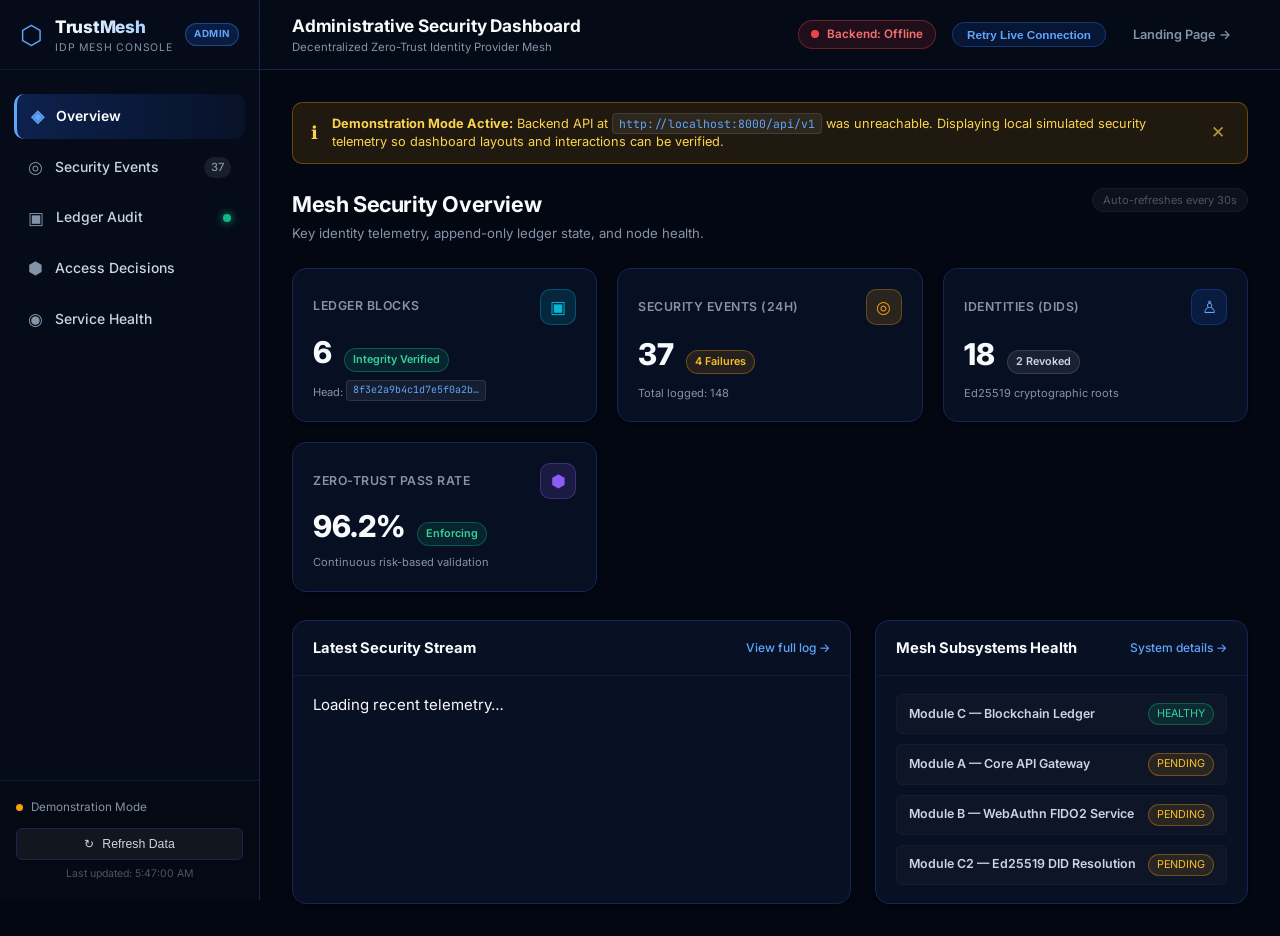
==== frontend/dashboard/index.html @ 5ddcec7b "admin security dashboard" ====
<!doctype html>
<html lang="en">
<head>
  <meta charset="utf-8">
  <meta name="viewport" content="width=device-width, initial-scale=1">
  <meta name="description" content="TrustMesh Administrative Security Dashboard — Zero-Trust IdP Mesh monitoring, ledger audit, and access analytics.">
  <title>TrustMesh — Admin Security Dashboard</title>

  <!-- Typography: Inter for clean UI, JetBrains Mono for hashes and cryptographic identifiers -->
  <link rel="preconnect" href="https://fonts.googleapis.com">
  <link rel="preconnect" href="https://fonts.gstatic.com" crossorigin>
  <link
    href="https://fonts.googleapis.com/css2?family=Inter:wght@400;500;600;700;800&family=JetBrains+Mono:wght@400;500;600&display=swap"
    rel="stylesheet"
  >

  <link rel="stylesheet" href="style.css">
</head>

<body>

<!-- Skip Navigation for accessibility -->
<a class="skip-link" href="#main-content">Skip to main content</a>

<!-- Main Layout Wrapper -->
<div class="app-layout">

  <!-- ═══════════════════════════════════════════════════════════
       SIDEBAR NAVIGATION
  ════════════════════════════════════════════════════════════════ -->
  <aside class="sidebar" id="sidebar" aria-label="Administrative navigation">
    <div class="sidebar-header">
      <div class="brand-badge">
        <span class="brand-icon" aria-hidden="true">⬡</span>
        <div class="brand-text">
          <span class="brand-name">TrustMesh</span>
          <span class="brand-sub">IdP Mesh Console</span>
        </div>
      </div>
      <span class="role-pill" id="admin-role-badge">Admin</span>
    </div>

    <nav class="nav-container" aria-label="Dashboard sections">
      <ul class="nav-list" role="list">
        <li class="nav-item">
          <a href="#overview" class="nav-link active" id="nav-overview" aria-current="page">
            <span class="nav-icon" aria-hidden="true">◈</span>
            <span class="nav-label">Overview</span>
          </a>
        </li>
        <li class="nav-item">
          <a href="#events" class="nav-link" id="nav-events">
            <span class="nav-icon" aria-hidden="true">◎</span>
            <span class="nav-label">Security Events</span>
            <span class="nav-counter" id="nav-events-counter" aria-label="recent events count">--</span>
          </a>
        </li>
        <li class="nav-item">
          <a href="#ledger" class="nav-link" id="nav-ledger">
            <span class="nav-icon" aria-hidden="true">▣</span>
            <span class="nav-label">Ledger Audit</span>
            <span class="integrity-indicator intact" id="nav-ledger-dot" title="Ledger status: checking" aria-hidden="true"></span>
          </a>
        </li>
        <li class="nav-item">
          <a href="#access" class="nav-link" id="nav-access">
            <span class="nav-icon" aria-hidden="true">⬢</span>
            <span class="nav-label">Access Decisions</span>
          </a>
        </li>
        <li class="nav-item">
          <a href="#health" class="nav-link" id="nav-health">
            <span class="nav-icon" aria-hidden="true">◉</span>
            <span class="nav-label">Service Health</span>
          </a>
        </li>
      </ul>
    </nav>

    <div class="sidebar-footer">
      <div class="mode-badge" id="data-source-badge" role="status">
        <span class="mode-dot" aria-hidden="true"></span>
        <span class="mode-text" id="data-source-text">Demo Data Mode</span>
      </div>
      <div class="refresh-control">
        <button class="btn-refresh" id="manual-refresh-btn" aria-label="Refresh dashboard data now">
          <span class="refresh-icon" aria-hidden="true">↻</span>
          <span>Refresh Data</span>
        </button>
        <div class="last-updated" id="last-updated-text" aria-live="polite">Last updated: Just now</div>
      </div>
    </div>
  </aside>

  <!-- Backdrop for mobile drawer toggle -->
  <div class="sidebar-backdrop" id="sidebar-backdrop" aria-hidden="true"></div>

  <!-- ═══════════════════════════════════════════════════════════
       CONTENT WRAPPER
  ════════════════════════════════════════════════════════════════ -->
  <div class="content-wrapper">

    <!-- Top Header Bar -->
    <header class="topbar" role="banner">
      <div class="topbar-left">
        <button
          class="mobile-nav-toggle"
          id="mobile-nav-toggle"
          aria-label="Toggle navigation drawer"
          aria-expanded="false"
          aria-controls="sidebar"
        >
          <span class="hamburger-bar" aria-hidden="true"></span>
          <span class="hamburger-bar" aria-hidden="true"></span>
          <span class="hamburger-bar" aria-hidden="true"></span>
        </button>
        <div class="topbar-titles">
          <h1 class="page-title" id="page-title">Administrative Security Dashboard</h1>
          <p class="page-caption">Decentralized Zero-Trust Identity Provider Mesh</p>
        </div>
      </div>

      <div class="topbar-right">
        <!-- Live backend connection status indicator -->
        <div class="backend-status-pill" id="backend-status-container" role="status" aria-live="polite">
          <span class="status-pulse" id="backend-pulse" aria-hidden="true"></span>
          <span class="status-label" id="backend-status-label">Backend: Checking…</span>
        </div>

        <div class="topbar-actions">
          <button class="btn-pill" id="toggle-source-btn" aria-label="Toggle between Backend and Demo data simulation">
            Switch to Live API
          </button>
          <a href="../index.html" class="btn-ghost" aria-label="Back to landing page">Landing Page →</a>
        </div>
      </div>
    </header>

    <!-- Main Content Area -->
    <main class="main-content" id="main-content" tabindex="-1">

      <!-- Backend-Unavailable / Demo Notification Banner -->
      <div class="notification-banner banner-warning" id="backend-banner" role="region" aria-label="Data source notice">
        <div class="banner-inner">
          <span class="banner-icon" aria-hidden="true">ℹ</span>
          <div class="banner-message">
            <strong>Demonstration Mode Active:</strong>
            <span id="banner-text">
              Backend API at <code>http://localhost:8000/api/v1</code> was unreachable. Displaying local simulated security telemetry so dashboard layouts and interactions can be verified.
            </span>
          </div>
          <button class="banner-close" id="banner-close-btn" aria-label="Dismiss banner notification">✕</button>
        </div>
      </div>

      <!-- ── SECTION 1: OVERVIEW ───────────────────────────────── -->
      <section class="dashboard-section active" id="section-overview" aria-labelledby="overview-heading">
        <div class="section-title-row">
          <div>
            <h2 id="overview-heading" class="section-heading">Mesh Security Overview</h2>
            <p class="section-desc">Key identity telemetry, append-only ledger state, and node health.</p>
          </div>
          <div class="section-actions">
            <span class="auto-refresh-pill">Auto-refreshes every 30s</span>
          </div>
        </div>

        <!-- Metric Stat Cards -->
        <div class="stats-grid" role="list" aria-label="Primary security metrics">

          <!-- Card 1: Ledger Records -->
          <article class="stat-card" role="listitem" aria-labelledby="stat-ledger-label">
            <div class="stat-top">
              <span class="stat-label" id="stat-ledger-label">Ledger Blocks</span>
              <span class="stat-icon-wrap icon-cyan" aria-hidden="true">▣</span>
            </div>
            <div class="stat-body">
              <span class="stat-number" id="stat-ledger-records">--</span>
              <span class="stat-tag tag-success" id="stat-ledger-integrity-tag">Integrity Verified</span>
            </div>
            <p class="stat-footer" id="stat-ledger-hash">Head: <code class="mono-truncate">loading…</code></p>
          </article>

          <!-- Card 2: 24h Security Events -->
          <article class="stat-card" role="listitem" aria-labelledby="stat-events-label">
            <div class="stat-top">
              <span class="stat-label" id="stat-events-label">Security Events (24h)</span>
              <span class="stat-icon-wrap icon-amber" aria-hidden="true">◎</span>
            </div>
            <div class="stat-body">
              <span class="stat-number" id="stat-events-24h">--</span>
              <span class="stat-tag tag-warning" id="stat-events-failures-tag">0 Failures</span>
            </div>
            <p class="stat-footer" id="stat-events-total">Total logged: --</p>
          </article>

          <!-- Card 3: Active DIDs -->
          <article class="stat-card" role="listitem" aria-labelledby="stat-dids-label">
            <div class="stat-top">
              <span class="stat-label" id="stat-dids-label">Identities (DIDs)</span>
              <span class="stat-icon-wrap icon-blue" aria-hidden="true">♙</span>
            </div>
            <div class="stat-body">
              <span class="stat-number" id="stat-active-dids">--</span>
              <span class="stat-tag tag-neutral" id="stat-revoked-dids">0 Revoked</span>
            </div>
            <p class="stat-footer">Ed25519 cryptographic roots</p>
          </article>

          <!-- Card 4: Policy Enforcement Rate -->
          <article class="stat-card" role="listitem" aria-labelledby="stat-zt-label">
            <div class="stat-top">
              <span class="stat-label" id="stat-zt-label">Zero-Trust Pass Rate</span>
              <span class="stat-icon-wrap icon-purple" aria-hidden="true">⬢</span>
            </div>
            <div class="stat-body">
              <span class="stat-number" id="stat-zt-rate">--%</span>
              <span class="stat-tag tag-success" id="stat-zt-status">Enforcing</span>
            </div>
            <p class="stat-footer">Continuous risk-based validation</p>
          </article>

        </div><!-- /.stats-grid -->

        <!-- Overview Split Grid: Recent Activity & Subsystem Health -->
        <div class="dashboard-split-grid">

          <!-- Left Column: Fast Activity Stream -->
          <div class="panel-card" aria-labelledby="quick-activity-heading">
            <div class="panel-header">
              <h3 id="quick-activity-heading" class="panel-title">Latest Security Stream</h3>
              <a href="#events" class="panel-action-link" id="view-all-events-link">View full log →</a>
            </div>
            <div class="panel-body">
              <ul class="activity-feed" id="quick-activity-list" role="list" aria-label="Recent activity stream">
                <li class="activity-skeleton">Loading recent telemetry…</li>
              </ul>
            </div>
          </div>

          <!-- Right Column: Subsystems status -->
          <div class="panel-card" aria-labelledby="subsystem-heading">
            <div class="panel-header">
              <h3 id="subsystem-heading" class="panel-title">Mesh Subsystems Health</h3>
              <a href="#health" class="panel-action-link" id="view-all-health-link">System details →</a>
            </div>
            <div class="panel-body">
              <div class="subsystems-compact" id="overview-subsystems-list" role="list" aria-label="Subsystem health list">
                <!-- Dynamically populated -->
              </div>
            </div>
          </div>

        </div><!-- /.dashboard-split-grid -->

      </section><!-- /#section-overview -->

      <!-- ── SECTION 2: SECURITY EVENTS ───────────────────────── -->
      <section class="dashboard-section" id="section-events" aria-labelledby="events-heading">
        <div class="section-title-row">
          <div>
            <h2 id="events-heading" class="section-heading">Security Audit Events</h2>
            <p class="section-desc">Queryable, paginated audit trail of authentication attempts, credential registrations, and token lifecycles.</p>
          </div>
          <div class="section-actions">
            <button class="btn-secondary" id="export-events-btn">
              <span aria-hidden="true">⤓</span> Export JSON
            </button>
          </div>
        </div>

        <!-- Filter Controls -->
        <div class="filter-toolbar" role="search" aria-label="Filter security events">
          <div class="filter-fields">

            <div class="filter-control">
              <label for="filter-event-type" class="filter-label">Event Type</label>
              <select id="filter-event-type" class="filter-select">
                <option value="">All Event Types</option>
                <option value="authentication_attempt">Authentication Attempt</option>
                <option value="credential_registered">Credential Registered (FIDO2)</option>
                <option value="token_issued">Token Issued (JWT)</option>
                <option value="token_revoked">Token Revoked (Redis)</option>
                <option value="policy_decision">Policy Decision (Zero-Trust)</option>
                <option value="did_created">DID Created</option>
                <option value="did_updated">DID Updated</option>
                <option value="ledger_anchor">Ledger Anchored</option>
                <option value="ledger_tamper_detected">Tamper Detected</option>
              </select>
            </div>

            <div class="filter-control">
              <label for="filter-outcome" class="filter-label">Outcome</label>
              <select id="filter-outcome" class="filter-select">
                <option value="">All Outcomes</option>
                <option value="success">Success</option>
                <option value="failure">Failure</option>
              </select>
            </div>

            <div class="filter-control">
              <label for="filter-severity" class="filter-label">Severity</label>
              <select id="filter-severity" class="filter-select">
                <option value="">All Severities</option>
                <option value="low">Low</option>
                <option value="medium">Medium</option>
                <option value="high">High</option>
                <option value="critical">Critical</option>
              </select>
            </div>

            <div class="filter-control flex-grow">
              <label for="filter-did-search" class="filter-label">DID Reference / Reason Search</label>
              <input type="text" id="filter-did-search" class="filter-input" placeholder="e.g. did:mesh:key:… or webauthn">
            </div>

          </div>

          <div class="filter-buttons">
            <button class="btn-primary" id="btn-apply-events-filter">Filter</button>
            <button class="btn-ghost" id="btn-reset-events-filter">Reset</button>
          </div>
        </div>

        <!-- Table Container with Loading, Empty, Error states -->
        <div class="table-container" role="region" aria-label="Security events table" aria-live="polite">

          <!-- Loading Overlay -->
          <div class="state-overlay loading-state" id="events-loading-overlay" hidden>
            <div class="spinner-ring" aria-hidden="true"></div>
            <span>Fetching security audit events…</span>
          </div>

          <!-- Error State -->
          <div class="state-overlay error-state" id="events-error-state" hidden>
            <span class="state-icon" aria-hidden="true">⚠</span>
            <div class="state-text">
              <h4>Failed to load security events</h4>
              <p id="events-error-desc">Network connection failed or endpoint returned 500.</p>
            </div>
            <button class="btn-secondary" id="events-retry-btn">Retry</button>
          </div>

          <!-- Empty State -->
          <div class="state-overlay empty-state" id="events-empty-state" hidden>
            <span class="state-icon" aria-hidden="true">◎</span>
            <h4>No events found</h4>
            <p>No audit events match your selected criteria or search term.</p>
          </div>

          <table class="data-table" id="events-table">
            <thead>
              <tr>
                <th scope="col" style="width: 170px;">Timestamp</th>
                <th scope="col">Event Type</th>
                <th scope="col" style="width: 110px;">Outcome</th>
                <th scope="col" style="width: 100px;">Severity</th>
                <th scope="col">DID Reference</th>
                <th scope="col">Reason / Diagnostic</th>
                <th scope="col" style="width: 90px; text-align: right;">Action</th>
              </tr>
            </thead>
            <tbody id="events-table-body">
              <!-- Populated by JavaScript -->
            </tbody>
          </table>
        </div>

        <!-- Pagination Controls -->
        <div class="pagination-bar" id="events-pagination">
          <div class="pagination-info" id="events-pagination-info">Showing 0-0 of 0 events</div>
          <div class="pagination-nav">
            <button class="btn-page" id="events-prev-page" disabled aria-label="Previous events page">← Previous</button>
            <span class="page-current" id="events-current-page">Page 1</span>
            <button class="btn-page" id="events-next-page" disabled aria-label="Next events page">Next →</button>
          </div>
        </div>

      </section><!-- /#section-events -->

      <!-- ── SECTION 3: LEDGER AUDIT ──────────────────────────── -->
      <section class="dashboard-section" id="section-ledger" aria-labelledby="ledger-heading">
        <div class="section-title-row">
          <div>
            <h2 id="ledger-heading" class="section-heading">Module C: Simulated Blockchain Ledger</h2>
            <p class="section-desc">SHA-256 hash-linked, append-only identity anchoring. Implemented by Member 4 on <code>/api/v1/ledger</code>.</p>
          </div>
          <div class="section-actions">
            <button class="btn-secondary" id="ledger-audit-btn">
              <span aria-hidden="true">✓</span> Re-run Integrity Audit
            </button>
            <button class="btn-danger-outline" id="ledger-tamper-modal-trigger">
              <span aria-hidden="true">⚡</span> Simulate Tampering Attack
            </button>
          </div>
        </div>

        <!-- Ledger Integrity Status Banner -->
        <div class="integrity-card" id="ledger-integrity-card">
          <div class="integrity-header">
            <div class="integrity-status-badge intact" id="ledger-badge-wrap">
              <span class="integrity-icon" id="ledger-badge-icon" aria-hidden="true">✓</span>
              <span class="integrity-title" id="ledger-badge-title">Ledger Integrity Valid</span>
            </div>
            <div class="integrity-meta">
              <span>Total Blocks: <strong id="ledger-total-blocks">--</strong></span>
              <span class="divider" aria-hidden="true">|</span>
              <span>Head Hash: <code id="ledger-head-hash" class="mono-truncate">--</code></span>
            </div>
          </div>
          <div class="integrity-details" id="ledger-integrity-details">
            All cryptographic block linkage hashes (<code class="mono-text">previous_hash → record_hash</code>) recomputed and verified intact. No silent modifications detected.
          </div>
        </div>

        <!-- Ledger Blocks Table -->
        <div class="table-container" role="region" aria-label="Ledger chain blocks" aria-live="polite">

          <div class="state-overlay loading-state" id="ledger-loading-overlay" hidden>
            <div class="spinner-ring" aria-hidden="true"></div>
            <span>Auditing ledger blocks from backend…</span>
          </div>

          <div class="state-overlay error-state" id="ledger-error-state" hidden>
            <span class="state-icon" aria-hidden="true">⚠</span>
            <div class="state-text">
              <h4>Failed to load ledger records</h4>
              <p id="ledger-error-desc">Ensure the backend is running with Module C mounted.</p>
            </div>
            <button class="btn-secondary" id="ledger-retry-btn">Retry</button>
          </div>

          <table class="data-table" id="ledger-table">
            <thead>
              <tr>
                <th scope="col" style="width: 70px;">Index</th>
                <th scope="col" style="width: 170px;">Timestamp</th>
                <th scope="col">Operation</th>
                <th scope="col">Decentralized Identifier (DID)</th>
                <th scope="col">Document Hash (SHA-256)</th>
                <th scope="col">Block Record Hash</th>
              </tr>
            </thead>
            <tbody id="ledger-table-body">
              <!-- Populated by JavaScript -->
            </tbody>
          </table>
        </div>

        <!-- Tamper Simulation Modal Dialog -->
        <dialog class="app-dialog" id="tamper-dialog" aria-labelledby="tamper-dialog-title" aria-modal="true">
          <div class="dialog-card">
            <header class="dialog-header">
              <div class="dialog-title-wrap">
                <span class="dialog-icon-warn" aria-hidden="true">⚡</span>
                <h3 id="tamper-dialog-title" class="dialog-title">Simulate Ledger Tampering Attack</h3>
              </div>
              <button class="dialog-close" id="tamper-dialog-close" aria-label="Close modal dialog">✕</button>
            </header>

            <form id="tamper-form" class="dialog-body">
              <p class="dialog-desc">
                For administrative and audit demonstrations: modify an in-memory block field on the ledger to trigger an instant cryptographic verification breakdown. Calls <code>POST /api/v1/ledger/simulate-tamper</code>.
              </p>

              <div class="form-group">
                <label for="tamper-target-index" class="form-label">Block Index to Mutate</label>
                <input type="number" id="tamper-target-index" class="form-input" min="1" value="1" required>
                <span class="form-hint">Genesis block is #0. Select index 1 or higher.</span>
              </div>

              <div class="form-group">
                <label for="tamper-field-select" class="form-label">Target Field</label>
                <select id="tamper-field-select" class="form-select">
                  <option value="did">did (Identity Identifier)</option>
                  <option value="doc_hash">doc_hash (DID Document SHA-256)</option>
                  <option value="previous_hash">previous_hash (Predecessor linkage)</option>
                </select>
              </div>

              <div class="form-group">
                <label for="tamper-injected-val" class="form-label">Malicious Injected Value</label>
                <input type="text" id="tamper-injected-val" class="form-input mono-font" value="did:mesh:key:HackedIdentityUnauthorized" required>
              </div>

              <div class="form-checkbox-row">
                <input type="checkbox" id="tamper-recalc-hash">
                <label for="tamper-recalc-hash">
                  Recalculate record hash (simulates an attacker attempting to forge the block's own hash; forward linkage will still break)
                </label>
              </div>

              <div class="tamper-feedback" id="tamper-feedback-box" hidden aria-live="polite"></div>

              <div class="dialog-footer">
                <button type="button" class="btn-ghost" id="tamper-cancel-btn">Cancel</button>
                <button type="submit" class="btn-danger" id="tamper-submit-btn">Execute Tamper Simulation</button>
              </div>
            </form>
          </div>
        </dialog>

      </section><!-- /#section-ledger -->

      <!-- ── SECTION 4: ACCESS DECISIONS ──────────────────────── -->
      <section class="dashboard-section" id="section-access" aria-labelledby="access-heading">
        <div class="section-title-row">
          <div>
            <h2 id="access-heading" class="section-heading">Zero-Trust Access Decisions</h2>
            <p class="section-desc">Continuous context evaluation, step-up prompts, and session revocations (Member 5 Policy Engine).</p>
          </div>
          <div class="section-actions">
            <span class="policy-rule-badge">Policy: Strict Continuous ZT</span>
          </div>
        </div>

        <div class="table-container" role="region" aria-label="Zero Trust decisions table">
          <table class="data-table" id="access-table">
            <thead>
              <tr>
                <th scope="col" style="width: 170px;">Timestamp</th>
                <th scope="col">Subject (DID)</th>
                <th scope="col" style="width: 130px;">Action / Resource</th>
                <th scope="col" style="width: 110px;">Decision</th>
                <th scope="col">Rule Evaluated</th>
                <th scope="col" style="width: 110px;">Risk Score</th>
                <th scope="col">Correlation ID</th>
              </tr>
            </thead>
            <tbody id="access-table-body">
              <!-- Populated by JavaScript -->
            </tbody>
          </table>
        </div>

        <aside class="panel-callout mt-4">
          <div class="callout-icon" aria-hidden="true">ℹ</div>
          <div class="callout-text">
            <strong>Architecture Integration Notice:</strong> Real access decisions will be sourced from Member 5's Policy Engine via <code>/api/v1/dashboard/events?event_type=policy_decision</code>. The table currently renders validated contracts with mock evaluation rules.
          </div>
        </aside>

      </section><!-- /#section-access -->

      <!-- ── SECTION 5: SERVICE HEALTH ────────────────────────── -->
      <section class="dashboard-section" id="section-health" aria-labelledby="health-heading">
        <div class="section-title-row">
          <div>
            <h2 id="health-heading" class="section-heading">Subsystem Health & Dependency Mesh</h2>
            <p class="section-desc">Real-time readiness and telemetry of the six IdP Mesh component services.</p>
          </div>
          <div class="section-actions">
            <button class="btn-secondary" id="recheck-health-btn">
              <span aria-hidden="true">↻</span> Probe All Nodes
            </button>
          </div>
        </div>

        <div class="health-cards-grid" id="health-cards-grid" role="list" aria-label="Detailed service health cards">
          <!-- Populated by JavaScript -->
        </div>

        <div class="api-contract-summary panel-card mt-6">
          <div class="panel-header">
            <h3 class="panel-title">Dashboard API Endpoint Contract Map</h3>
            <span class="tag-neutral">Base: /api/v1</span>
          </div>
          <div class="panel-body">
            <div class="endpoint-matrix">
              <div class="endpoint-row">
                <span class="method get">GET</span>
                <code>/api/v1/dashboard/summary</code>
                <span class="endpoint-status ready">Documented (Member 6)</span>
                <span class="endpoint-owner">Dashboard Summary Metrics</span>
              </div>
              <div class="endpoint-row">
                <span class="method get">GET</span>
                <code>/api/v1/dashboard/events</code>
                <span class="endpoint-status ready">Documented (Member 6)</span>
                <span class="endpoint-owner">Paginated Audit Event Stream</span>
              </div>
              <div class="endpoint-row">
                <span class="method get">GET</span>
                <code>/api/v1/ledger/verify</code>
                <span class="endpoint-status live">Implemented (Member 4)</span>
                <span class="endpoint-owner">Cryptographic Chain Integrity</span>
              </div>
              <div class="endpoint-row">
                <span class="method get">GET</span>
                <code>/api/v1/ledger</code>
                <span class="endpoint-status live">Implemented (Member 4)</span>
                <span class="endpoint-owner">Full Block History</span>
              </div>
              <div class="endpoint-row">
                <span class="method post">POST</span>
                <code>/api/v1/ledger/simulate-tamper</code>
                <span class="endpoint-status live">Implemented (Member 4)</span>
                <span class="endpoint-owner">Security Audit Tamper Injection</span>
              </div>
              <div class="endpoint-row">
                <span class="method get">GET</span>
                <code>/api/v1/dashboard/health</code>
                <span class="endpoint-status pending">Pending Backend Wiring</span>
                <span class="endpoint-owner">Composite Subsystem Health</span>
              </div>
            </div>
          </div>
        </div>

      </section><!-- /#section-health -->

    </main><!-- /#main-content -->

  </div><!-- /.content-wrapper -->

</div><!-- /.app-layout -->

<!-- ═══════════════════════════════════════════════════════════
     EVENT DETAIL SLIDE-OVER DRAWER / MODAL
════════════════════════════════════════════════════════════════ -->
<dialog class="app-dialog detail-dialog" id="event-detail-dialog" aria-labelledby="event-detail-title" aria-modal="true">
  <div class="dialog-card">
    <header class="dialog-header">
      <div class="dialog-title-wrap">
        <span class="dialog-icon-info" aria-hidden="true">◎</span>
        <h3 id="event-detail-title" class="dialog-title">Audit Event Inspection</h3>
      </div>
      <button class="dialog-close" id="event-detail-close" aria-label="Close event detail dialog">✕</button>
    </header>

    <div class="dialog-body" id="event-detail-content">
      <!-- Populated dynamically by app.js -->
    </div>

    <div class="dialog-footer">
      <button class="btn-secondary" id="event-detail-copy-btn">Copy JSON</button>
      <button class="btn-primary" id="event-detail-done-btn">Done</button>
    </div>
  </div>
</dialog>

<!-- Toast Notifications Region -->
<div class="toast-region" id="toast-region" role="region" aria-label="Notifications" aria-live="polite"></div>

<!-- Application Logic: Modular Architecture (API Client separated from Presentation) -->
<script src="app.js"></script>

</body>
</html>
---- frontend/dashboard/style.css ----
/* ==========================================================================
   TrustMesh Administrative Security Dashboard Stylesheet
   Theme: Deep Zero-Trust Cybersecurity (Aligned with TrustMesh design tokens)
   ========================================================================== */

/* ── CSS CUSTOM PROPERTIES (DESIGN SYSTEM) ────────────────────────────────── */
:root {
  /* Surface & Background Colors */
  --bg-app: #030712;
  --bg-sidebar: #050b18;
  --bg-topbar: rgba(5, 11, 24, 0.85);
  --bg-card: rgba(11, 20, 43, 0.7);
  --bg-card-hover: rgba(16, 29, 62, 0.85);
  --bg-dialog: #081125;
  --bg-input: rgba(4, 9, 21, 0.85);

  /* Borders & Dividers */
  --border-subtle: #111d38;
  --border-default: #172554;
  --border-focus: #3b82f6;
  --border-accent: #2563eb;

  /* Typography Colors */
  --text-primary: #f8fafc;
  --text-secondary: #cbd5e1;
  --text-muted: #8493a8;
  --text-dim: #475569;

  /* Accent & Functional Colors */
  --brand-blue: #2563eb;
  --brand-blue-hover: #1d4ed8;
  --brand-blue-light: #60a5fa;
  --brand-purple: #8b5cf6;
  --brand-cyan: #06b6d4;

  /* Status Colors */
  --status-success: #10b981;
  --status-success-bg: rgba(16, 185, 129, 0.12);
  --status-success-border: rgba(16, 185, 129, 0.35);

  --status-warning: #f59e0b;
  --status-warning-bg: rgba(245, 158, 11, 0.12);
  --status-warning-border: rgba(245, 158, 11, 0.35);

  --status-danger: #ef4444;
  --status-danger-bg: rgba(239, 68, 68, 0.12);
  --status-danger-border: rgba(239, 68, 68, 0.35);

  --status-info: #3b82f6;
  --status-info-bg: rgba(59, 130, 246, 0.12);
  --status-info-border: rgba(59, 130, 246, 0.35);

  /* Fonts */
  --font-sans: 'Inter', -apple-system, BlinkMacSystemFont, "Segoe UI", Roboto, sans-serif;
  --font-mono: 'JetBrains Mono', "SFMono-Regular", Consolas, "Liberation Mono", Menlo, monospace;

  /* Sizing & Radius */
  --sidebar-width: 260px;
  --topbar-height: 70px;
  --radius-sm: 6px;
  --radius-md: 10px;
  --radius-lg: 14px;
  --radius-full: 9999px;

  /* Transitions */
  --transition-fast: 150ms ease;
  --transition-normal: 250ms ease;

  /* Shadows */
  --shadow-sm: 0 2px 4px rgba(0, 0, 0, 0.4);
  --shadow-md: 0 4px 16px rgba(0, 0, 0, 0.5);
  --shadow-lg: 0 10px 30px rgba(0, 0, 0, 0.7);
  --glow-blue: 0 0 20px rgba(37, 99, 235, 0.25);
  --glow-danger: 0 0 20px rgba(239, 68, 68, 0.3);
}

/* ── BASE & RESET ─────────────────────────────────────────────────────────── */
*, *::before, *::after {
  box-sizing: border-box;
  margin: 0;
  padding: 0;
}

html {
  font-size: 15px;
  scroll-behavior: smooth;
  color-scheme: dark;
}

body {
  background-color: var(--bg-app);
  color: var(--text-primary);
  font-family: var(--font-sans);
  line-height: 1.5;
  -webkit-font-smoothing: antialiased;
  -moz-osx-font-smoothing: grayscale;
  min-height: 100vh;
  overflow-x: hidden;
}

/* Skip link for keyboard accessibility */
.skip-link {
  position: absolute;
  top: -100px;
  left: 20px;
  background: var(--brand-blue);
  color: #fff;
  padding: 10px 18px;
  border-radius: var(--radius-sm);
  z-index: 10000;
  font-weight: 600;
  text-decoration: none;
  transition: top var(--transition-fast);
}

.skip-link:focus {
  top: 15px;
}

/* Monospace Helpers */
.mono-font, code, pre {
  font-family: var(--font-mono);
}

code {
  font-size: 0.9em;
  background: rgba(255, 255, 255, 0.06);
  padding: 2px 6px;
  border-radius: 4px;
  border: 1px solid rgba(255, 255, 255, 0.1);
  color: var(--brand-blue-light);
}

.mono-truncate {
  display: inline-block;
  max-width: 140px;
  overflow: hidden;
  text-overflow: ellipsis;
  white-space: nowrap;
  vertical-align: bottom;
}

/* ── LAYOUT SHELL ─────────────────────────────────────────────────────────── */
.app-layout {
  display: flex;
  min-height: 100vh;
  position: relative;
}

/* ── SIDEBAR ──────────────────────────────────────────────────────────────── */
.sidebar {
  width: var(--sidebar-width);
  background: var(--bg-sidebar);
  border-right: 1px solid var(--border-default);
  display: flex;
  flex-direction: column;
  position: fixed;
  top: 0;
  bottom: 0;
  left: 0;
  z-index: 100;
  transition: transform var(--transition-normal);
}

.sidebar-header {
  height: var(--topbar-height);
  padding: 0 20px;
  display: flex;
  align-items: center;
  justify-content: space-between;
  border-bottom: 1px solid var(--border-subtle);
}

.brand-badge {
  display: flex;
  align-items: center;
  gap: 12px;
}

.brand-icon {
  font-size: 26px;
  color: var(--brand-blue-light);
  line-height: 1;
}

.brand-text {
  display: flex;
  flex-direction: column;
}

.brand-name {
  font-size: 1.15rem;
  font-weight: 800;
  letter-spacing: -0.3px;
  background: linear-gradient(90deg, #ffffff, #93c5fd);
  -webkit-background-clip: text;
  background-clip: text;
  color: transparent;
}

.brand-sub {
  font-size: 0.7rem;
  color: var(--text-muted);
  text-transform: uppercase;
  letter-spacing: 0.8px;
}

.role-pill {
  font-size: 0.65rem;
  font-weight: 700;
  letter-spacing: 0.6px;
  text-transform: uppercase;
  padding: 3px 8px;
  background: rgba(37, 99, 235, 0.2);
  border: 1px solid rgba(59, 130, 246, 0.4);
  color: var(--brand-blue-light);
  border-radius: var(--radius-full);
}

/* Sidebar Nav */
.nav-container {
  flex: 1;
  padding: 24px 14px;
  overflow-y: auto;
}

.nav-list {
  list-style: none;
  display: flex;
  flex-direction: column;
  gap: 6px;
}

.nav-link {
  display: flex;
  align-items: center;
  gap: 12px;
  padding: 10px 14px;
  border-radius: var(--radius-md);
  color: var(--text-secondary);
  text-decoration: none;
  font-weight: 500;
  font-size: 0.93rem;
  transition: all var(--transition-fast);
  position: relative;
}

.nav-link:hover {
  color: var(--text-primary);
  background: rgba(255, 255, 255, 0.04);
}

.nav-link.active {
  color: #fff;
  background: linear-gradient(90deg, rgba(37, 99, 235, 0.25), rgba(37, 99, 235, 0.08));
  border-left: 3px solid var(--brand-blue-light);
  font-weight: 600;
}

.nav-icon {
  font-size: 1.1rem;
  color: var(--text-muted);
}

.nav-link.active .nav-icon {
  color: var(--brand-blue-light);
}

.nav-counter {
  margin-left: auto;
  font-size: 0.75rem;
  background: rgba(255, 255, 255, 0.08);
  padding: 2px 7px;
  border-radius: var(--radius-full);
  color: var(--text-muted);
}

.integrity-indicator {
  margin-left: auto;
  width: 8px;
  height: 8px;
  border-radius: 50%;
  display: inline-block;
}

.integrity-indicator.intact {
  background: var(--status-success);
  box-shadow: 0 0 8px var(--status-success);
}

.integrity-indicator.tampered {
  background: var(--status-danger);
  box-shadow: 0 0 8px var(--status-danger);
  animation: pulse-danger 1.5s infinite;
}

/* Sidebar Footer */
.sidebar-footer {
  padding: 18px 16px;
  border-top: 1px solid var(--border-subtle);
  background: rgba(0, 0, 0, 0.2);
}

.mode-badge {
  display: flex;
  align-items: center;
  gap: 8px;
  font-size: 0.78rem;
  color: var(--text-muted);
  margin-bottom: 12px;
}

.mode-dot {
  width: 7px;
  height: 7px;
  border-radius: 50%;
  background: var(--status-warning);
}

.mode-badge.live .mode-dot {
  background: var(--status-success);
  box-shadow: 0 0 6px var(--status-success);
}

.refresh-control {
  display: flex;
  flex-direction: column;
  gap: 6px;
}

.btn-refresh {
  width: 100%;
  display: inline-flex;
  align-items: center;
  justify-content: center;
  gap: 8px;
  padding: 8px 12px;
  background: rgba(255, 255, 255, 0.05);
  border: 1px solid var(--border-default);
  border-radius: var(--radius-sm);
  color: var(--text-secondary);
  font-size: 0.82rem;
  font-weight: 500;
  cursor: pointer;
  transition: all var(--transition-fast);
}

.btn-refresh:hover {
  background: rgba(255, 255, 255, 0.09);
  color: var(--text-primary);
  border-color: var(--border-focus);
}

.last-updated {
  font-size: 0.7rem;
  color: var(--text-dim);
  text-align: center;
}

/* ── CONTENT WRAPPER ──────────────────────────────────────────────────────── */
.content-wrapper {
  margin-left: var(--sidebar-width);
  flex: 1;
  display: flex;
  flex-direction: column;
  min-width: 0;
}

/* ── TOPBAR ───────────────────────────────────────────────────────────────── */
.topbar {
  height: var(--topbar-height);
  background: var(--bg-topbar);
  backdrop-filter: blur(12px);
  -webkit-backdrop-filter: blur(12px);
  border-bottom: 1px solid var(--border-default);
  padding: 0 32px;
  display: flex;
  align-items: center;
  justify-content: space-between;
  position: sticky;
  top: 0;
  z-index: 90;
}

.topbar-left {
  display: flex;
  align-items: center;
  gap: 16px;
}

.mobile-nav-toggle {
  display: none;
  background: none;
  border: 1px solid var(--border-default);
  border-radius: var(--radius-sm);
  padding: 8px;
  cursor: pointer;
  flex-direction: column;
  gap: 4px;
}

.hamburger-bar {
  width: 18px;
  height: 2px;
  background: var(--text-secondary);
  border-radius: 2px;
}

.page-title {
  font-size: 1.15rem;
  font-weight: 700;
  color: var(--text-primary);
  letter-spacing: -0.2px;
}

.page-caption {
  font-size: 0.76rem;
  color: var(--text-muted);
}

.topbar-right {
  display: flex;
  align-items: center;
  gap: 16px;
}

/* Backend Status Pill */
.backend-status-pill {
  display: inline-flex;
  align-items: center;
  gap: 8px;
  padding: 5px 12px;
  border-radius: var(--radius-full);
  font-size: 0.78rem;
  font-weight: 600;
  background: rgba(255, 255, 255, 0.05);
  border: 1px solid var(--border-subtle);
  color: var(--text-secondary);
}

.status-pulse {
  width: 8px;
  height: 8px;
  border-radius: 50%;
  background: var(--status-warning);
}

.backend-status-pill.online {
  background: var(--status-success-bg);
  border-color: var(--status-success-border);
  color: #34d399;
}

.backend-status-pill.online .status-pulse {
  background: var(--status-success);
  box-shadow: 0 0 8px var(--status-success);
}

.backend-status-pill.offline {
  background: var(--status-danger-bg);
  border-color: var(--status-danger-border);
  color: #f87171;
}

.backend-status-pill.offline .status-pulse {
  background: var(--status-danger);
}

.topbar-actions {
  display: flex;
  align-items: center;
  gap: 10px;
}

/* ── BUTTONS ──────────────────────────────────────────────────────────────── */
.btn-primary, .btn-secondary, .btn-ghost, .btn-pill, .btn-danger, .btn-danger-outline {
  display: inline-flex;
  align-items: center;
  justify-content: center;
  gap: 7px;
  padding: 8px 16px;
  border-radius: var(--radius-sm);
  font-size: 0.85rem;
  font-weight: 600;
  cursor: pointer;
  text-decoration: none;
  transition: all var(--transition-fast);
  border: 1px solid transparent;
}

.btn-primary {
  background: var(--brand-blue);
  color: #ffffff;
}

.btn-primary:hover {
  background: var(--brand-blue-hover);
  box-shadow: var(--glow-blue);
}

.btn-secondary {
  background: rgba(255, 255, 255, 0.06);
  border-color: var(--border-default);
  color: var(--text-secondary);
}

.btn-secondary:hover {
  background: rgba(255, 255, 255, 0.1);
  color: #ffffff;
  border-color: var(--border-focus);
}

.btn-ghost {
  background: transparent;
  color: var(--text-muted);
}

.btn-ghost:hover {
  color: var(--text-primary);
  background: rgba(255, 255, 255, 0.05);
}

.btn-pill {
  border-radius: var(--radius-full);
  padding: 5px 14px;
  font-size: 0.78rem;
  background: rgba(37, 99, 235, 0.15);
  border-color: rgba(59, 130, 246, 0.3);
  color: var(--brand-blue-light);
}

.btn-pill:hover {
  background: rgba(37, 99, 235, 0.3);
}

.btn-danger {
  background: var(--status-danger);
  color: #ffffff;
}

.btn-danger:hover {
  background: #dc2626;
  box-shadow: var(--glow-danger);
}

.btn-danger-outline {
  background: var(--status-danger-bg);
  border-color: var(--status-danger-border);
  color: #f87171;
}

.btn-danger-outline:hover {
  background: rgba(239, 68, 68, 0.25);
  border-color: var(--status-danger);
}

/* ── MAIN CONTENT & SECTIONS ──────────────────────────────────────────────── */
.main-content {
  padding: 32px;
  flex: 1;
}

.dashboard-section {
  display: none;
  animation: fadeIn 200ms ease;
}

.dashboard-section.active {
  display: block;
}

@keyframes fadeIn {
  from { opacity: 0; transform: translateY(6px); }
  to { opacity: 1; transform: translateY(0); }
}

.section-title-row {
  display: flex;
  align-items: flex-start;
  justify-content: space-between;
  margin-bottom: 24px;
  gap: 16px;
  flex-wrap: wrap;
}

.section-heading {
  font-size: 1.45rem;
  font-weight: 700;
  letter-spacing: -0.4px;
  color: var(--text-primary);
}

.section-desc {
  font-size: 0.88rem;
  color: var(--text-muted);
  margin-top: 4px;
}

.auto-refresh-pill {
  font-size: 0.74rem;
  color: var(--text-dim);
  background: rgba(255, 255, 255, 0.04);
  padding: 4px 10px;
  border-radius: var(--radius-full);
  border: 1px solid var(--border-subtle);
}

/* ── NOTIFICATION BANNER ──────────────────────────────────────────────────── */
.notification-banner {
  margin-bottom: 24px;
  border-radius: var(--radius-md);
  padding: 12px 18px;
  display: flex;
  align-items: center;
  border: 1px solid;
}

.banner-warning {
  background: var(--status-warning-bg);
  border-color: var(--status-warning-border);
  color: #fcd34d;
}

.banner-inner {
  display: flex;
  align-items: center;
  width: 100%;
  gap: 14px;
}

.banner-icon {
  font-size: 1.2rem;
  flex-shrink: 0;
}

.banner-message {
  font-size: 0.85rem;
  line-height: 1.4;
  flex: 1;
}

.banner-close {
  background: none;
  border: none;
  color: inherit;
  font-size: 1.1rem;
  cursor: pointer;
  padding: 4px;
  opacity: 0.7;
}

.banner-close:hover {
  opacity: 1;
}

/* ── STATS GRID ───────────────────────────────────────────────────────────── */
.stats-grid {
  display: grid;
  grid-template-columns: repeat(auto-fit, minmax(230px, 1fr));
  gap: 20px;
  margin-bottom: 28px;
}

.stat-card {
  background: var(--bg-card);
  backdrop-filter: blur(8px);
  border: 1px solid var(--border-default);
  border-radius: var(--radius-lg);
  padding: 20px;
  display: flex;
  flex-direction: column;
  justify-content: space-between;
  box-shadow: var(--shadow-sm);
  transition: transform var(--transition-fast), border-color var(--transition-fast);
}

.stat-card:hover {
  transform: translateY(-2px);
  border-color: var(--border-accent);
}

.stat-top {
  display: flex;
  align-items: center;
  justify-content: space-between;
  margin-bottom: 12px;
}

.stat-label {
  font-size: 0.82rem;
  font-weight: 600;
  color: var(--text-muted);
  text-transform: uppercase;
  letter-spacing: 0.5px;
}

.stat-icon-wrap {
  width: 36px;
  height: 36px;
  border-radius: var(--radius-md);
  display: flex;
  align-items: center;
  justify-content: center;
  font-size: 1.1rem;
}

.icon-cyan { background: rgba(6, 182, 212, 0.15); color: var(--brand-cyan); border: 1px solid rgba(6, 182, 212, 0.3); }
.icon-amber { background: rgba(245, 158, 11, 0.15); color: var(--status-warning); border: 1px solid rgba(245, 158, 11, 0.3); }
.icon-blue { background: rgba(37, 99, 235, 0.15); color: var(--brand-blue-light); border: 1px solid rgba(37, 99, 235, 0.3); }
.icon-purple { background: rgba(139, 92, 246, 0.15); color: var(--brand-purple); border: 1px solid rgba(139, 92, 246, 0.3); }

.stat-body {
  display: flex;
  align-items: baseline;
  gap: 12px;
  margin-bottom: 8px;
}

.stat-number {
  font-size: 2rem;
  font-weight: 800;
  color: var(--text-primary);
  line-height: 1;
}

.stat-tag {
  font-size: 0.72rem;
  font-weight: 600;
  padding: 3px 8px;
  border-radius: var(--radius-full);
}

.tag-success { background: var(--status-success-bg); color: #34d399; border: 1px solid var(--status-success-border); }
.tag-warning { background: var(--status-warning-bg); color: #fbbf24; border: 1px solid var(--status-warning-border); }
.tag-danger  { background: var(--status-danger-bg); color: #f87171; border: 1px solid var(--status-danger-border); }
.tag-neutral { background: rgba(255, 255, 255, 0.08); color: var(--text-secondary); border: 1px solid rgba(255, 255, 255, 0.12); }

.stat-footer {
  font-size: 0.74rem;
  color: var(--text-muted);
}

/* ── SPLIT GRID & CARDS ───────────────────────────────────────────────────── */
.dashboard-split-grid {
  display: grid;
  grid-template-columns: 3fr 2fr;
  gap: 24px;
}

.panel-card {
  background: var(--bg-card);
  border: 1px solid var(--border-default);
  border-radius: var(--radius-lg);
  box-shadow: var(--shadow-sm);
  overflow: hidden;
}

.panel-header {
  padding: 16px 20px;
  border-bottom: 1px solid var(--border-subtle);
  display: flex;
  align-items: center;
  justify-content: space-between;
}

.panel-title {
  font-size: 0.98rem;
  font-weight: 700;
  color: var(--text-primary);
}

.panel-action-link {
  font-size: 0.8rem;
  color: var(--brand-blue-light);
  text-decoration: none;
  font-weight: 500;
}

.panel-action-link:hover {
  text-decoration: underline;
}

.panel-body {
  padding: 18px 20px;
}

/* Quick Activity Feed */
.activity-feed {
  list-style: none;
  display: flex;
  flex-direction: column;
  gap: 12px;
}

.activity-item {
  display: flex;
  align-items: flex-start;
  gap: 12px;
  font-size: 0.84rem;
  padding-bottom: 12px;
  border-bottom: 1px solid var(--border-subtle);
}

.activity-item:last-child {
  border-bottom: none;
  padding-bottom: 0;
}

.activity-dot {
  width: 8px;
  height: 8px;
  border-radius: 50%;
  margin-top: 6px;
  flex-shrink: 0;
}

.activity-dot.success { background: var(--status-success); }
.activity-dot.failure { background: var(--status-danger); }
.activity-dot.warning { background: var(--status-warning); }

.activity-content {
  flex: 1;
}

.activity-msg {
  color: var(--text-secondary);
}

.activity-time {
  font-size: 0.72rem;
  color: var(--text-dim);
  margin-top: 2px;
}

/* Compact Subsystems List */
.subsystems-compact {
  display: flex;
  flex-direction: column;
  gap: 10px;
}

.subsystem-row {
  display: flex;
  align-items: center;
  justify-content: space-between;
  padding: 8px 12px;
  border-radius: var(--radius-sm);
  background: rgba(255, 255, 255, 0.02);
  border: 1px solid var(--border-subtle);
  font-size: 0.83rem;
}

.subsystem-name {
  font-weight: 600;
  color: var(--text-secondary);
}

.subsystem-status-pill {
  font-size: 0.72rem;
  padding: 2px 8px;
  border-radius: var(--radius-full);
}

/* ── FILTER TOOLBAR ───────────────────────────────────────────────────────── */
.filter-toolbar {
  background: var(--bg-card);
  border: 1px solid var(--border-default);
  border-radius: var(--radius-md);
  padding: 16px 20px;
  margin-bottom: 20px;
  display: flex;
  align-items: flex-end;
  justify-content: space-between;
  gap: 16px;
  flex-wrap: wrap;
}

.filter-fields {
  display: flex;
  align-items: flex-end;
  gap: 14px;
  flex: 1;
  flex-wrap: wrap;
}

.filter-control {
  display: flex;
  flex-direction: column;
  gap: 6px;
}

.filter-control.flex-grow {
  flex: 1;
  min-width: 200px;
}

.filter-label {
  font-size: 0.74rem;
  font-weight: 600;
  color: var(--text-muted);
  text-transform: uppercase;
  letter-spacing: 0.4px;
}

.filter-select, .filter-input {
  background: var(--bg-input);
  border: 1px solid var(--border-default);
  border-radius: var(--radius-sm);
  padding: 7px 12px;
  color: var(--text-primary);
  font-family: inherit;
  font-size: 0.85rem;
  outline: none;
  transition: border-color var(--transition-fast);
}

.filter-select:focus, .filter-input:focus {
  border-color: var(--border-focus);
}

.filter-buttons {
  display: flex;
  align-items: center;
  gap: 8px;
}

/* ── TABLES ───────────────────────────────────────────────────────────────── */
.table-container {
  background: var(--bg-card);
  border: 1px solid var(--border-default);
  border-radius: var(--radius-lg);
  overflow-x: auto;
  position: relative;
  min-height: 240px;
  box-shadow: var(--shadow-sm);
}

.data-table {
  width: 100%;
  border-collapse: collapse;
  text-align: left;
  font-size: 0.85rem;
}

.data-table th {
  background: rgba(3, 7, 18, 0.7);
  padding: 12px 18px;
  font-size: 0.74rem;
  font-weight: 600;
  text-transform: uppercase;
  letter-spacing: 0.5px;
  color: var(--text-muted);
  border-bottom: 1px solid var(--border-default);
}

.data-table td {
  padding: 12px 18px;
  border-bottom: 1px solid var(--border-subtle);
  color: var(--text-secondary);
  vertical-align: middle;
}

.data-table tr:last-child td {
  border-bottom: none;
}

.data-table tr:hover td {
  background: rgba(255, 255, 255, 0.02);
  color: var(--text-primary);
}

/* Table Outcome Badges */
.badge-pill {
  display: inline-flex;
  align-items: center;
  gap: 5px;
  padding: 2px 8px;
  border-radius: var(--radius-full);
  font-size: 0.72rem;
  font-weight: 600;
}

.badge-success { background: var(--status-success-bg); color: #34d399; border: 1px solid var(--status-success-border); }
.badge-failure { background: var(--status-danger-bg); color: #f87171; border: 1px solid var(--status-danger-border); }
.badge-warning { background: var(--status-warning-bg); color: #fbbf24; border: 1px solid var(--status-warning-border); }
.badge-info    { background: var(--status-info-bg); color: #60a5fa; border: 1px solid var(--status-info-border); }

/* Table State Overlays */
.state-overlay {
  position: absolute;
  inset: 0;
  background: rgba(5, 11, 24, 0.9);
  backdrop-filter: blur(4px);
  display: flex;
  flex-direction: column;
  align-items: center;
  justify-content: center;
  gap: 12px;
  z-index: 10;
  padding: 30px;
  text-align: center;
}

.state-overlay[hidden] {
  display: none !important;
}

.state-icon {
  font-size: 2rem;
  color: var(--status-warning);
}

.spinner-ring {
  width: 32px;
  height: 32px;
  border: 3px solid rgba(255, 255, 255, 0.1);
  border-top-color: var(--brand-blue-light);
  border-radius: 50%;
  animation: spin 800ms linear infinite;
}

@keyframes spin {
  to { transform: rotate(360deg); }
}

/* Pagination Bar */
.pagination-bar {
  display: flex;
  align-items: center;
  justify-content: space-between;
  padding: 14px 18px;
  border-top: 1px solid var(--border-subtle);
  background: rgba(0, 0, 0, 0.15);
  font-size: 0.82rem;
  color: var(--text-muted);
}

.pagination-nav {
  display: flex;
  align-items: center;
  gap: 10px;
}

.btn-page {
  background: rgba(255, 255, 255, 0.05);
  border: 1px solid var(--border-default);
  color: var(--text-secondary);
  border-radius: var(--radius-sm);
  padding: 5px 12px;
  font-size: 0.8rem;
  cursor: pointer;
  transition: all var(--transition-fast);
}

.btn-page:hover:not(:disabled) {
  background: rgba(255, 255, 255, 0.1);
  color: #fff;
  border-color: var(--border-focus);
}

.btn-page:disabled {
  opacity: 0.4;
  cursor: not-allowed;
}

/* ── LEDGER INTEGRITY CARD ────────────────────────────────────────────────── */
.integrity-card {
  background: var(--bg-card);
  border: 1px solid var(--border-default);
  border-radius: var(--radius-lg);
  padding: 22px;
  margin-bottom: 24px;
}

.integrity-header {
  display: flex;
  align-items: center;
  justify-content: space-between;
  gap: 16px;
  flex-wrap: wrap;
  margin-bottom: 12px;
}

.integrity-status-badge {
  display: inline-flex;
  align-items: center;
  gap: 10px;
  padding: 8px 16px;
  border-radius: var(--radius-md);
  font-weight: 700;
  font-size: 0.95rem;
}

.integrity-status-badge.intact {
  background: var(--status-success-bg);
  border: 1px solid var(--status-success-border);
  color: #34d399;
}

.integrity-status-badge.tampered {
  background: var(--status-danger-bg);
  border: 1px solid var(--status-danger-border);
  color: #f87171;
  animation: pulse-danger 1.5s infinite;
}

@keyframes pulse-danger {
  0%, 100% { box-shadow: 0 0 0 0 rgba(239, 68, 68, 0.4); }
  50% { box-shadow: 0 0 16px 2px rgba(239, 68, 68, 0.5); }
}

.integrity-meta {
  display: flex;
  align-items: center;
  gap: 14px;
  font-size: 0.85rem;
  color: var(--text-muted);
}

.integrity-meta .divider {
  color: var(--border-default);
}

.integrity-details {
  font-size: 0.85rem;
  color: var(--text-secondary);
  line-height: 1.5;
  border-top: 1px solid var(--border-subtle);
  padding-top: 12px;
}

/* ── SERVICE HEALTH GRID ──────────────────────────────────────────────────── */
.health-cards-grid {
  display: grid;
  grid-template-columns: repeat(auto-fit, minmax(280px, 1fr));
  gap: 20px;
}

.health-card {
  background: var(--bg-card);
  border: 1px solid var(--border-default);
  border-radius: var(--radius-lg);
  padding: 20px;
  display: flex;
  flex-direction: column;
  gap: 12px;
}

.health-card-header {
  display: flex;
  align-items: center;
  justify-content: space-between;
}

.health-card-title {
  font-size: 0.98rem;
  font-weight: 700;
  color: var(--text-primary);
}

.health-status-tag {
  font-size: 0.72rem;
  font-weight: 700;
  text-transform: uppercase;
  letter-spacing: 0.5px;
  padding: 3px 8px;
  border-radius: var(--radius-full);
}

.health-card-body {
  font-size: 0.83rem;
  color: var(--text-secondary);
  line-height: 1.4;
}

.health-card-footer {
  font-size: 0.74rem;
  color: var(--text-muted);
  border-top: 1px solid var(--border-subtle);
  padding-top: 10px;
  display: flex;
  justify-content: space-between;
}

/* Endpoint Matrix */
.endpoint-matrix {
  display: flex;
  flex-direction: column;
  gap: 8px;
}

.endpoint-row {
  display: flex;
  align-items: center;
  gap: 14px;
  padding: 8px 12px;
  border-radius: var(--radius-sm);
  background: rgba(255, 255, 255, 0.02);
  border: 1px solid var(--border-subtle);
  font-size: 0.82rem;
  flex-wrap: wrap;
}

.method {
  font-weight: 700;
  font-size: 0.72rem;
  padding: 2px 6px;
  border-radius: 4px;
}

.method.get { background: rgba(37, 99, 235, 0.2); color: var(--brand-blue-light); border: 1px solid rgba(59, 130, 246, 0.4); }
.method.post { background: rgba(16, 185, 129, 0.2); color: #34d399; border: 1px solid rgba(16, 185, 129, 0.4); }

.endpoint-status {
  font-size: 0.72rem;
  padding: 2px 7px;
  border-radius: var(--radius-full);
}

.endpoint-status.live { background: var(--status-success-bg); color: #34d399; }
.endpoint-status.ready { background: var(--status-info-bg); color: #60a5fa; }
.endpoint-status.pending { background: rgba(255, 255, 255, 0.08); color: var(--text-muted); }

.endpoint-owner {
  margin-left: auto;
  color: var(--text-muted);
  font-size: 0.75rem;
}

/* Callout */
.panel-callout {
  display: flex;
  align-items: flex-start;
  gap: 12px;
  padding: 14px 18px;
  background: rgba(59, 130, 246, 0.08);
  border: 1px solid rgba(59, 130, 246, 0.25);
  border-radius: var(--radius-md);
  font-size: 0.84rem;
  color: #bfdbfe;
}

.callout-icon {
  font-size: 1.1rem;
}

/* ── DIALOG / MODAL ───────────────────────────────────────────────────────── */
.app-dialog {
  border: none;
  background: transparent;
  padding: 0;
  margin: auto;
  max-width: 580px;
  width: 90%;
  color: var(--text-primary);
  border-radius: var(--radius-lg);
  box-shadow: var(--shadow-lg);
  overflow: visible;
}

.app-dialog::backdrop {
  background: rgba(0, 0, 0, 0.75);
  backdrop-filter: blur(6px);
}

.dialog-card {
  background: var(--bg-dialog);
  border: 1px solid var(--border-default);
  border-radius: var(--radius-lg);
  overflow: hidden;
}

.dialog-header {
  padding: 18px 24px;
  border-bottom: 1px solid var(--border-subtle);
  display: flex;
  align-items: center;
  justify-content: space-between;
}

.dialog-title-wrap {
  display: flex;
  align-items: center;
  gap: 10px;
}

.dialog-title {
  font-size: 1.05rem;
  font-weight: 700;
}

.dialog-icon-warn {
  color: var(--status-danger);
  font-size: 1.2rem;
}

.dialog-icon-info {
  color: var(--brand-blue-light);
  font-size: 1.2rem;
}

.dialog-close {
  background: none;
  border: none;
  color: var(--text-muted);
  font-size: 1.2rem;
  cursor: pointer;
  padding: 4px;
  border-radius: var(--radius-sm);
}

.dialog-close:hover {
  color: #fff;
  background: rgba(255, 255, 255, 0.06);
}

.dialog-body {
  padding: 24px;
  display: flex;
  flex-direction: column;
  gap: 16px;
}

.dialog-desc {
  font-size: 0.85rem;
  color: var(--text-muted);
  line-height: 1.45;
}

.form-group {
  display: flex;
  flex-direction: column;
  gap: 6px;
}

.form-label {
  font-size: 0.78rem;
  font-weight: 600;
  color: var(--text-secondary);
}

.form-input, .form-select {
  background: var(--bg-input);
  border: 1px solid var(--border-default);
  border-radius: var(--radius-sm);
  padding: 8px 12px;
  color: var(--text-primary);
  font-family: inherit;
  font-size: 0.88rem;
  outline: none;
}

.form-input:focus, .form-select:focus {
  border-color: var(--border-focus);
}

.form-hint {
  font-size: 0.72rem;
  color: var(--text-dim);
}

.form-checkbox-row {
  display: flex;
  align-items: flex-start;
  gap: 10px;
  font-size: 0.8rem;
  color: var(--text-secondary);
}

.form-checkbox-row input[type="checkbox"] {
  margin-top: 3px;
  accent-color: var(--brand-blue);
}

.tamper-feedback {
  padding: 12px;
  border-radius: var(--radius-sm);
  font-size: 0.82rem;
  border: 1px solid;
}

.tamper-feedback.success {
  background: var(--status-success-bg);
  border-color: var(--status-success-border);
  color: #34d399;
}

.tamper-feedback.tampered {
  background: var(--status-danger-bg);
  border-color: var(--status-danger-border);
  color: #f87171;
}

.dialog-footer {
  padding: 16px 24px;
  border-top: 1px solid var(--border-subtle);
  background: rgba(0, 0, 0, 0.2);
  display: flex;
  align-items: center;
  justify-content: flex-end;
  gap: 12px;
}

/* Detail modal specifics */
.detail-dialog {
  max-width: 640px;
}

.detail-prop-table {
  width: 100%;
  border-collapse: collapse;
  font-size: 0.84rem;
}

.detail-prop-table td {
  padding: 8px 10px;
  border-bottom: 1px solid var(--border-subtle);
  vertical-align: top;
}

.detail-prop-table td:first-child {
  font-weight: 600;
  color: var(--text-muted);
  width: 140px;
}

/* ── TOAST NOTIFICATIONS ──────────────────────────────────────────────────── */
.toast-region {
  position: fixed;
  bottom: 24px;
  right: 24px;
  display: flex;
  flex-direction: column;
  gap: 10px;
  z-index: 10000;
  pointer-events: none;
}

.toast {
  background: var(--bg-dialog);
  border: 1px solid var(--border-default);
  border-radius: var(--radius-md);
  padding: 12px 18px;
  box-shadow: var(--shadow-lg);
  color: var(--text-primary);
  font-size: 0.84rem;
  display: flex;
  align-items: center;
  gap: 10px;
  pointer-events: auto;
  animation: slideInRight 200ms ease;
  max-width: 360px;
}

@keyframes slideInRight {
  from { transform: translateX(100%); opacity: 0; }
  to { transform: translateX(0); opacity: 1; }
}

.toast.toast-success { border-left: 4px solid var(--status-success); }
.toast.toast-danger  { border-left: 4px solid var(--status-danger); }
.toast.toast-info    { border-left: 4px solid var(--brand-blue-light); }

/* ── UTILITIES ────────────────────────────────────────────────────────────── */
.mt-4 { margin-top: 16px; }
.mt-6 { margin-top: 24px; }

/* ── RESPONSIVE DESIGN (TABLET & MOBILE) ──────────────────────────────────── */
@media (max-width: 1024px) {
  .dashboard-split-grid {
    grid-template-columns: 1fr;
  }
}

@media (max-width: 768px) {
  .sidebar {
    transform: translateX(-100%);
    box-shadow: var(--shadow-lg);
  }

  .sidebar.open {
    transform: translateX(0);
  }

  .sidebar-backdrop {
    display: none;
    position: fixed;
    inset: 0;
    background: rgba(0, 0, 0, 0.7);
    z-index: 95;
  }

  .sidebar-backdrop.active {
    display: block;
  }

  .content-wrapper {
    margin-left: 0;
  }

  .mobile-nav-toggle {
    display: flex;
  }

  .topbar {
    padding: 0 16px;
  }

  .main-content {
    padding: 20px 16px;
  }

  .topbar-right .topbar-actions .btn-ghost {
    display: none;
  }

  .filter-toolbar {
    flex-direction: column;
    align-items: stretch;
  }

  .filter-buttons {
    justify-content: flex-end;
  }
}
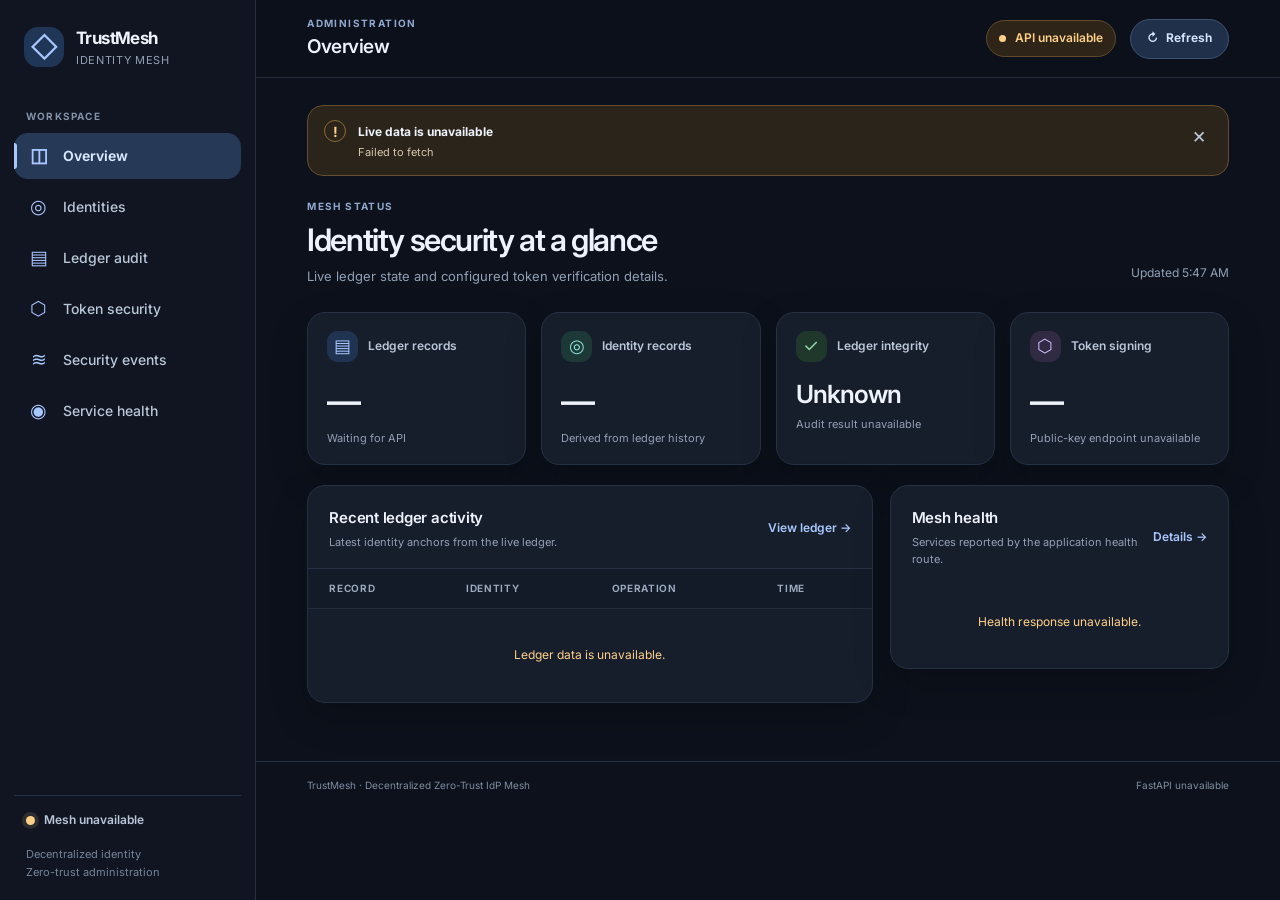
==== commit 2178c569: "feat: admin dashboard" ====
--- a/frontend/dashboard/index.html
+++ b/frontend/dashboard/index.html
@@ -3,647 +3,135 @@
 <head>
   <meta charset="utf-8">
   <meta name="viewport" content="width=device-width, initial-scale=1">
-  <meta name="description" content="TrustMesh Administrative Security Dashboard — Zero-Trust IdP Mesh monitoring, ledger audit, and access analytics.">
-  <title>TrustMesh — Admin Security Dashboard</title>
-
-  <!-- Typography: Inter for clean UI, JetBrains Mono for hashes and cryptographic identifiers -->
+  <meta name="description" content="TrustMesh identity security administration and ledger audit.">
+  <meta name="theme-color" content="#101521">
+  <title>TrustMesh · Admin Console</title>
   <link rel="preconnect" href="https://fonts.googleapis.com">
   <link rel="preconnect" href="https://fonts.gstatic.com" crossorigin>
-  <link
-    href="https://fonts.googleapis.com/css2?family=Inter:wght@400;500;600;700;800&family=JetBrains+Mono:wght@400;500;600&display=swap"
-    rel="stylesheet"
-  >
-
+  <link href="https://fonts.googleapis.com/css2?family=Inter:wght@400;500;600;700&family=JetBrains+Mono:wght@400;500;600&display=swap" rel="stylesheet">
   <link rel="stylesheet" href="style.css">
 </head>
+<body>
+  <a class="skip-link" href="#main-content">Skip to main content</a>
+  <div class="app-shell">
+    <aside class="sidebar" id="sidebar" aria-label="Administrative navigation">
+      <a class="brand" href="#overview" aria-label="TrustMesh home">
+        <span class="brand-mark" aria-hidden="true">◇</span>
+        <span><strong>TrustMesh</strong><small>Identity mesh</small></span>
+      </a>
 
-<body>
+      <div class="nav-caption">Workspace</div>
+      <nav aria-label="Dashboard sections">
+        <a class="nav-link active" href="#overview" data-section="overview"><span class="nav-icon" aria-hidden="true">◫</span>Overview</a>
+        <a class="nav-link" href="#identities" data-section="identities"><span class="nav-icon" aria-hidden="true">◎</span>Identities</a>
+        <a class="nav-link" href="#ledger" data-section="ledger"><span class="nav-icon" aria-hidden="true">▤</span>Ledger audit</a>
+        <a class="nav-link" href="#tokens" data-section="tokens"><span class="nav-icon" aria-hidden="true">⬡</span>Token security</a>
+        <a class="nav-link" href="#events" data-section="events"><span class="nav-icon" aria-hidden="true">≋</span>Security events</a>
+        <a class="nav-link" href="#health" data-section="health"><span class="nav-icon" aria-hidden="true">◉</span>Service health</a>
+      </nav>
 
-<!-- Skip Navigation for accessibility -->
-<a class="skip-link" href="#main-content">Skip to main content</a>
+      <div class="sidebar-bottom">
+        <div class="mesh-label"><span class="status-dot" id="sidebar-status-dot"></span><span id="sidebar-status">Connecting to mesh</span></div>
+        <div class="sidebar-footnote">Decentralized identity<br>Zero-trust administration</div>
+      </div>
+    </aside>
 
-<!-- Main Layout Wrapper -->
-<div class="app-layout">
+    <div class="scrim" id="scrim" hidden></div>
+    <div class="main-column">
+      <header class="topbar">
+        <button class="icon-button menu-button" id="menu-button" type="button" aria-label="Open navigation" aria-expanded="false" aria-controls="sidebar"><span aria-hidden="true">☰</span></button>
+        <div class="topbar-title"><span class="eyebrow">ADMINISTRATION</span><h1 id="page-title">Overview</h1></div>
+        <div class="topbar-actions">
+          <div class="connection-chip" id="connection-chip" role="status" aria-live="polite"><span class="status-dot"></span><span id="connection-label">Checking API</span></div>
+          <button class="button button-tonal" id="refresh-button" type="button"><span aria-hidden="true">↻</span><span>Refresh</span></button>
+        </div>
+      </header>
 
-  <!-- ═══════════════════════════════════════════════════════════
-       SIDEBAR NAVIGATION
-  ════════════════════════════════════════════════════════════════ -->
-  <aside class="sidebar" id="sidebar" aria-label="Administrative navigation">
-    <div class="sidebar-header">
-      <div class="brand-badge">
-        <span class="brand-icon" aria-hidden="true">⬡</span>
-        <div class="brand-text">
-          <span class="brand-name">TrustMesh</span>
-          <span class="brand-sub">IdP Mesh Console</span>
-        </div>
-      </div>
-      <span class="role-pill" id="admin-role-badge">Admin</span>
-    </div>
-
-    <nav class="nav-container" aria-label="Dashboard sections">
-      <ul class="nav-list" role="list">
-        <li class="nav-item">
-          <a href="#overview" class="nav-link active" id="nav-overview" aria-current="page">
-            <span class="nav-icon" aria-hidden="true">◈</span>
-            <span class="nav-label">Overview</span>
-          </a>
-        </li>
-        <li class="nav-item">
-          <a href="#events" class="nav-link" id="nav-events">
-            <span class="nav-icon" aria-hidden="true">◎</span>
-            <span class="nav-label">Security Events</span>
-            <span class="nav-counter" id="nav-events-counter" aria-label="recent events count">--</span>
-          </a>
-        </li>
-        <li class="nav-item">
-          <a href="#ledger" class="nav-link" id="nav-ledger">
-            <span class="nav-icon" aria-hidden="true">▣</span>
-            <span class="nav-label">Ledger Audit</span>
-            <span class="integrity-indicator intact" id="nav-ledger-dot" title="Ledger status: checking" aria-hidden="true"></span>
-          </a>
-        </li>
-        <li class="nav-item">
-          <a href="#access" class="nav-link" id="nav-access">
-            <span class="nav-icon" aria-hidden="true">⬢</span>
-            <span class="nav-label">Access Decisions</span>
-          </a>
-        </li>
-        <li class="nav-item">
-          <a href="#health" class="nav-link" id="nav-health">
-            <span class="nav-icon" aria-hidden="true">◉</span>
-            <span class="nav-label">Service Health</span>
-          </a>
-        </li>
-      </ul>
-    </nav>
-
-    <div class="sidebar-footer">
-      <div class="mode-badge" id="data-source-badge" role="status">
-        <span class="mode-dot" aria-hidden="true"></span>
-        <span class="mode-text" id="data-source-text">Demo Data Mode</span>
-      </div>
-      <div class="refresh-control">
-        <button class="btn-refresh" id="manual-refresh-btn" aria-label="Refresh dashboard data now">
-          <span class="refresh-icon" aria-hidden="true">↻</span>
-          <span>Refresh Data</span>
-        </button>
-        <div class="last-updated" id="last-updated-text" aria-live="polite">Last updated: Just now</div>
-      </div>
-    </div>
-  </aside>
-
-  <!-- Backdrop for mobile drawer toggle -->
-  <div class="sidebar-backdrop" id="sidebar-backdrop" aria-hidden="true"></div>
-
-  <!-- ═══════════════════════════════════════════════════════════
-       CONTENT WRAPPER
-  ════════════════════════════════════════════════════════════════ -->
-  <div class="content-wrapper">
-
-    <!-- Top Header Bar -->
-    <header class="topbar" role="banner">
-      <div class="topbar-left">
-        <button
-          class="mobile-nav-toggle"
-          id="mobile-nav-toggle"
-          aria-label="Toggle navigation drawer"
-          aria-expanded="false"
-          aria-controls="sidebar"
-        >
-          <span class="hamburger-bar" aria-hidden="true"></span>
-          <span class="hamburger-bar" aria-hidden="true"></span>
-          <span class="hamburger-bar" aria-hidden="true"></span>
-        </button>
-        <div class="topbar-titles">
-          <h1 class="page-title" id="page-title">Administrative Security Dashboard</h1>
-          <p class="page-caption">Decentralized Zero-Trust Identity Provider Mesh</p>
-        </div>
-      </div>
-
-      <div class="topbar-right">
-        <!-- Live backend connection status indicator -->
-        <div class="backend-status-pill" id="backend-status-container" role="status" aria-live="polite">
-          <span class="status-pulse" id="backend-pulse" aria-hidden="true"></span>
-          <span class="status-label" id="backend-status-label">Backend: Checking…</span>
+      <main id="main-content" tabindex="-1">
+        <div class="notice notice-warning" id="connection-notice" role="status" hidden>
+          <span class="notice-icon" aria-hidden="true">!</span>
+          <div><strong>Live data is unavailable</strong><p id="connection-message">Could not reach the FastAPI service. Values will remain unavailable until the API responds.</p></div>
+          <button class="icon-button notice-close" id="dismiss-notice" type="button" aria-label="Dismiss connection notice">×</button>
         </div>
 
-        <div class="topbar-actions">
-          <button class="btn-pill" id="toggle-source-btn" aria-label="Toggle between Backend and Demo data simulation">
-            Switch to Live API
-          </button>
-          <a href="../index.html" class="btn-ghost" aria-label="Back to landing page">Landing Page →</a>
-        </div>
-      </div>
-    </header>
-
-    <!-- Main Content Area -->
-    <main class="main-content" id="main-content" tabindex="-1">
-
-      <!-- Backend-Unavailable / Demo Notification Banner -->
-      <div class="notification-banner banner-warning" id="backend-banner" role="region" aria-label="Data source notice">
-        <div class="banner-inner">
-          <span class="banner-icon" aria-hidden="true">ℹ</span>
-          <div class="banner-message">
-            <strong>Demonstration Mode Active:</strong>
-            <span id="banner-text">
-              Backend API at <code>http://localhost:8000/api/v1</code> was unreachable. Displaying local simulated security telemetry so dashboard layouts and interactions can be verified.
-            </span>
-          </div>
-          <button class="banner-close" id="banner-close-btn" aria-label="Dismiss banner notification">✕</button>
-        </div>
-      </div>
-
-      <!-- ── SECTION 1: OVERVIEW ───────────────────────────────── -->
-      <section class="dashboard-section active" id="section-overview" aria-labelledby="overview-heading">
-        <div class="section-title-row">
-          <div>
-            <h2 id="overview-heading" class="section-heading">Mesh Security Overview</h2>
-            <p class="section-desc">Key identity telemetry, append-only ledger state, and node health.</p>
-          </div>
-          <div class="section-actions">
-            <span class="auto-refresh-pill">Auto-refreshes every 30s</span>
-          </div>
-        </div>
-
-        <!-- Metric Stat Cards -->
-        <div class="stats-grid" role="list" aria-label="Primary security metrics">
-
-          <!-- Card 1: Ledger Records -->
-          <article class="stat-card" role="listitem" aria-labelledby="stat-ledger-label">
-            <div class="stat-top">
-              <span class="stat-label" id="stat-ledger-label">Ledger Blocks</span>
-              <span class="stat-icon-wrap icon-cyan" aria-hidden="true">▣</span>
-            </div>
-            <div class="stat-body">
-              <span class="stat-number" id="stat-ledger-records">--</span>
-              <span class="stat-tag tag-success" id="stat-ledger-integrity-tag">Integrity Verified</span>
-            </div>
-            <p class="stat-footer" id="stat-ledger-hash">Head: <code class="mono-truncate">loading…</code></p>
-          </article>
-
-          <!-- Card 2: 24h Security Events -->
-          <article class="stat-card" role="listitem" aria-labelledby="stat-events-label">
-            <div class="stat-top">
-              <span class="stat-label" id="stat-events-label">Security Events (24h)</span>
-              <span class="stat-icon-wrap icon-amber" aria-hidden="true">◎</span>
-            </div>
-            <div class="stat-body">
-              <span class="stat-number" id="stat-events-24h">--</span>
-              <span class="stat-tag tag-warning" id="stat-events-failures-tag">0 Failures</span>
-            </div>
-            <p class="stat-footer" id="stat-events-total">Total logged: --</p>
-          </article>
-
-          <!-- Card 3: Active DIDs -->
-          <article class="stat-card" role="listitem" aria-labelledby="stat-dids-label">
-            <div class="stat-top">
-              <span class="stat-label" id="stat-dids-label">Identities (DIDs)</span>
-              <span class="stat-icon-wrap icon-blue" aria-hidden="true">♙</span>
-            </div>
-            <div class="stat-body">
-              <span class="stat-number" id="stat-active-dids">--</span>
-              <span class="stat-tag tag-neutral" id="stat-revoked-dids">0 Revoked</span>
-            </div>
-            <p class="stat-footer">Ed25519 cryptographic roots</p>
-          </article>
-
-          <!-- Card 4: Policy Enforcement Rate -->
-          <article class="stat-card" role="listitem" aria-labelledby="stat-zt-label">
-            <div class="stat-top">
-              <span class="stat-label" id="stat-zt-label">Zero-Trust Pass Rate</span>
-              <span class="stat-icon-wrap icon-purple" aria-hidden="true">⬢</span>
-            </div>
-            <div class="stat-body">
-              <span class="stat-number" id="stat-zt-rate">--%</span>
-              <span class="stat-tag tag-success" id="stat-zt-status">Enforcing</span>
-            </div>
-            <p class="stat-footer">Continuous risk-based validation</p>
-          </article>
-
-        </div><!-- /.stats-grid -->
-
-        <!-- Overview Split Grid: Recent Activity & Subsystem Health -->
-        <div class="dashboard-split-grid">
-
-          <!-- Left Column: Fast Activity Stream -->
-          <div class="panel-card" aria-labelledby="quick-activity-heading">
-            <div class="panel-header">
-              <h3 id="quick-activity-heading" class="panel-title">Latest Security Stream</h3>
-              <a href="#events" class="panel-action-link" id="view-all-events-link">View full log →</a>
-            </div>
-            <div class="panel-body">
-              <ul class="activity-feed" id="quick-activity-list" role="list" aria-label="Recent activity stream">
-                <li class="activity-skeleton">Loading recent telemetry…</li>
-              </ul>
-            </div>
+        <section class="page-section active" id="section-overview" aria-labelledby="overview-heading">
+          <div class="page-heading"><div><p class="eyebrow">MESH STATUS</p><h2 id="overview-heading">Identity security at a glance</h2><p class="supporting-text">Live ledger state and configured token verification details.</p></div><div class="updated-label" id="last-updated">Waiting for first refresh</div></div>
+          <div class="metric-grid" aria-label="Current mesh metrics">
+            <article class="metric-card"><div class="metric-top"><span class="metric-icon icon-blue" aria-hidden="true">▤</span><span class="metric-label">Ledger records</span></div><strong class="metric-value" id="metric-records">—</strong><span class="metric-foot" id="metric-records-foot">Waiting for API</span></article>
+            <article class="metric-card"><div class="metric-top"><span class="metric-icon icon-teal" aria-hidden="true">◎</span><span class="metric-label">Identity records</span></div><strong class="metric-value" id="metric-identities">—</strong><span class="metric-foot" id="metric-identities-foot">Derived from ledger history</span></article>
+            <article class="metric-card"><div class="metric-top"><span class="metric-icon icon-green" aria-hidden="true">✓</span><span class="metric-label">Ledger integrity</span></div><strong class="metric-value metric-status" id="metric-integrity">Checking</strong><span class="metric-foot" id="metric-integrity-foot">SHA-256 chain audit</span></article>
+            <article class="metric-card"><div class="metric-top"><span class="metric-icon icon-violet" aria-hidden="true">⬡</span><span class="metric-label">Token signing</span></div><strong class="metric-value" id="metric-signing">—</strong><span class="metric-foot" id="metric-signing-foot">Configured public key status</span></article>
           </div>
 
-          <!-- Right Column: Subsystems status -->
-          <div class="panel-card" aria-labelledby="subsystem-heading">
-            <div class="panel-header">
-              <h3 id="subsystem-heading" class="panel-title">Mesh Subsystems Health</h3>
-              <a href="#health" class="panel-action-link" id="view-all-health-link">System details →</a>
-            </div>
-            <div class="panel-body">
-              <div class="subsystems-compact" id="overview-subsystems-list" role="list" aria-label="Subsystem health list">
-                <!-- Dynamically populated -->
-              </div>
-            </div>
+          <div class="content-grid overview-grid">
+            <section class="surface-card" aria-labelledby="recent-ledger-heading">
+              <div class="card-heading"><div><h3 id="recent-ledger-heading">Recent ledger activity</h3><p>Latest identity anchors from the live ledger.</p></div><a class="text-link" href="#ledger">View ledger <span aria-hidden="true">→</span></a></div>
+              <div class="table-wrap compact-table"><table><thead><tr><th scope="col">Record</th><th scope="col">Identity</th><th scope="col">Operation</th><th scope="col">Time</th></tr></thead><tbody id="recent-ledger-body"><tr><td colspan="4"><div class="inline-state"><span class="spinner" aria-hidden="true"></span>Loading ledger records…</div></td></tr></tbody></table></div>
+            </section>
+            <section class="surface-card" aria-labelledby="mesh-health-heading">
+              <div class="card-heading"><div><h3 id="mesh-health-heading">Mesh health</h3><p>Services reported by the application health route.</p></div><a class="text-link" href="#health">Details <span aria-hidden="true">→</span></a></div>
+              <div class="health-list" id="overview-health-list"><div class="inline-state"><span class="spinner" aria-hidden="true"></span>Checking services…</div></div>
+            </section>
           </div>
+        </section>
 
-        </div><!-- /.dashboard-split-grid -->
+        <section class="page-section" id="section-identities" aria-labelledby="identities-heading" hidden>
+          <div class="page-heading"><div><p class="eyebrow">LEDGER-DERIVED</p><h2 id="identities-heading">Identity records</h2><p class="supporting-text">Latest state for each DID found in the ledger. This is not a separate identity registry.</p></div></div>
+          <section class="surface-card">
+            <div class="toolbar"><div><h3>Known DIDs</h3><p id="identity-count">Loading records…</p></div><label class="search-field"><span class="sr-only">Search identities</span><span aria-hidden="true">⌕</span><input id="identity-search" type="search" placeholder="Search DID"></label></div>
+            <div class="table-wrap"><table><thead><tr><th scope="col">DID</th><th scope="col">Latest operation</th><th scope="col">Last updated</th><th scope="col">Record</th></tr></thead><tbody id="identity-table-body"><tr><td colspan="4"><div class="inline-state"><span class="spinner" aria-hidden="true"></span>Loading identity records…</div></td></tr></tbody></table></div>
+          </section>
+        </section>
 
-      </section><!-- /#section-overview -->
+        <section class="page-section" id="section-ledger" aria-labelledby="ledger-heading" hidden>
+          <div class="page-heading"><div><p class="eyebrow">MODULE C</p><h2 id="ledger-heading">Ledger audit</h2><p class="supporting-text">Inspect hash-linked identity records and run an integrity check.</p></div><button class="button button-tonal" id="audit-button" type="button">Run integrity audit</button></div>
+          <div class="integrity-banner" id="integrity-banner" role="status"><span class="integrity-symbol" id="integrity-symbol">…</span><div><strong id="integrity-title">Waiting for audit</strong><p id="integrity-description">The API will report the current chain status.</p></div></div>
+          <section class="surface-card">
+            <div class="toolbar"><div><h3>Ledger records</h3><p id="ledger-count">Loading records…</p></div><button class="button button-text" id="export-ledger-button" type="button" disabled>Export CSV</button></div>
+            <div class="table-wrap"><table><thead><tr><th scope="col">Index</th><th scope="col">Timestamp</th><th scope="col">DID</th><th scope="col">Operation</th><th scope="col">Record hash</th><th scope="col">Previous hash</th></tr></thead><tbody id="ledger-table-body"><tr><td colspan="6"><div class="inline-state"><span class="spinner" aria-hidden="true"></span>Loading ledger records…</div></td></tr></tbody></table></div>
+          </section>
+          <details class="disclosure-card"><summary>Demonstration-only tamper simulation</summary><div class="disclosure-content"><p>This supported endpoint mutates a ledger record to demonstrate integrity detection. Use only against a disposable local ledger.</p><button class="button button-danger-tonal" id="open-tamper-dialog" type="button">Open simulation</button></div></details>
+        </section>
 
-      <!-- ── SECTION 2: SECURITY EVENTS ───────────────────────── -->
-      <section class="dashboard-section" id="section-events" aria-labelledby="events-heading">
-        <div class="section-title-row">
-          <div>
-            <h2 id="events-heading" class="section-heading">Security Audit Events</h2>
-            <p class="section-desc">Queryable, paginated audit trail of authentication attempts, credential registrations, and token lifecycles.</p>
+        <section class="page-section" id="section-tokens" aria-labelledby="tokens-heading" hidden>
+          <div class="page-heading"><div><p class="eyebrow">MODULE E</p><h2 id="tokens-heading">Token security</h2><p class="supporting-text">View the active public verification key, policy scopes, and supported token validation.</p></div></div>
+          <div class="content-grid token-grid">
+            <section class="surface-card"><div class="card-heading"><div><h3>Signing configuration</h3><p>Public information returned by the token service.</p></div><span class="status-chip neutral" id="key-status">Checking</span></div><dl class="details-list"><div><dt>Algorithm</dt><dd id="key-algorithm">—</dd></div><div><dt>Issuer</dt><dd id="key-issuer">—</dd></div><div><dt>Public key</dt><dd><pre class="public-key" id="public-key">Waiting for API…</pre></dd></div></dl><div class="scope-area"><h4>Allowed scopes</h4><div class="scope-list" id="scope-list"><span class="muted">Loading scopes…</span></div></div></section>
+            <section class="surface-card"><div class="card-heading"><div><h3>Verify a token</h3><p>Validation sends the token to the configured API. The input is masked and cleared after submission.</p></div><span class="endpoint-label">POST /tokens/verify</span></div><form id="verify-form"><label class="field-label" for="verify-token">JWT bearer token</label><input id="verify-token" class="text-field mono" type="password" autocomplete="off" autocapitalize="off" spellcheck="false" required placeholder="Paste a token only when appropriate"><div class="form-actions"><button class="button button-primary" id="verify-button" type="submit">Verify token</button><button class="button button-text" id="clear-token-button" type="button">Clear input</button></div></form><div class="result-panel" id="verify-result" role="status" aria-live="polite" hidden></div></section>
           </div>
-          <div class="section-actions">
-            <button class="btn-secondary" id="export-events-btn">
-              <span aria-hidden="true">⤓</span> Export JSON
-            </button>
+          <div class="content-grid unavailable-grid">
+            <section class="unavailable-card"><span class="unavailable-icon" aria-hidden="true">Ⅱ</span><div><h3>Token issuance unavailable</h3><p>The API currently returns <code>503 Service Unavailable</code> until verified caller authentication is integrated. No issuance action is available here.</p></div><span class="status-chip warning">Unavailable</span></section>
+            <section class="unavailable-card"><span class="unavailable-icon" aria-hidden="true">Ⅱ</span><div><h3>Token revocation unavailable</h3><p>The API currently returns <code>503 Service Unavailable</code> until token ownership authorization is integrated. No revocation action is available here.</p></div><span class="status-chip warning">Unavailable</span></section>
           </div>
-        </div>
+        </section>
 
-        <!-- Filter Controls -->
-        <div class="filter-toolbar" role="search" aria-label="Filter security events">
-          <div class="filter-fields">
+        <section class="page-section" id="section-events" aria-labelledby="events-heading" hidden>
+          <div class="page-heading"><div><p class="eyebrow">AUDIT TELEMETRY</p><h2 id="events-heading">Security events</h2><p class="supporting-text">Cross-module event history is not available from the current API.</p></div></div>
+          <div class="empty-card"><span class="empty-icon" aria-hidden="true">≋</span><h3>No security events endpoint</h3><p>The project does not currently expose an event-store route. Ledger records and integrity status are shown in their respective sections; no events are synthesized here.</p><a class="button button-tonal" href="#ledger">Review ledger activity</a></div>
+        </section>
 
-            <div class="filter-control">
-              <label for="filter-event-type" class="filter-label">Event Type</label>
-              <select id="filter-event-type" class="filter-select">
-                <option value="">All Event Types</option>
-                <option value="authentication_attempt">Authentication Attempt</option>
-                <option value="credential_registered">Credential Registered (FIDO2)</option>
-                <option value="token_issued">Token Issued (JWT)</option>
-                <option value="token_revoked">Token Revoked (Redis)</option>
-                <option value="policy_decision">Policy Decision (Zero-Trust)</option>
-                <option value="did_created">DID Created</option>
-                <option value="did_updated">DID Updated</option>
-                <option value="ledger_anchor">Ledger Anchored</option>
-                <option value="ledger_tamper_detected">Tamper Detected</option>
-              </select>
-            </div>
-
-            <div class="filter-control">
-              <label for="filter-outcome" class="filter-label">Outcome</label>
-              <select id="filter-outcome" class="filter-select">
-                <option value="">All Outcomes</option>
-                <option value="success">Success</option>
-                <option value="failure">Failure</option>
-              </select>
-            </div>
-
-            <div class="filter-control">
-              <label for="filter-severity" class="filter-label">Severity</label>
-              <select id="filter-severity" class="filter-select">
-                <option value="">All Severities</option>
-                <option value="low">Low</option>
-                <option value="medium">Medium</option>
-                <option value="high">High</option>
-                <option value="critical">Critical</option>
-              </select>
-            </div>
-
-            <div class="filter-control flex-grow">
-              <label for="filter-did-search" class="filter-label">DID Reference / Reason Search</label>
-              <input type="text" id="filter-did-search" class="filter-input" placeholder="e.g. did:mesh:key:… or webauthn">
-            </div>
-
-          </div>
-
-          <div class="filter-buttons">
-            <button class="btn-primary" id="btn-apply-events-filter">Filter</button>
-            <button class="btn-ghost" id="btn-reset-events-filter">Reset</button>
-          </div>
-        </div>
-
-        <!-- Table Container with Loading, Empty, Error states -->
-        <div class="table-container" role="region" aria-label="Security events table" aria-live="polite">
-
-          <!-- Loading Overlay -->
-          <div class="state-overlay loading-state" id="events-loading-overlay" hidden>
-            <div class="spinner-ring" aria-hidden="true"></div>
-            <span>Fetching security audit events…</span>
-          </div>
-
-          <!-- Error State -->
-          <div class="state-overlay error-state" id="events-error-state" hidden>
-            <span class="state-icon" aria-hidden="true">⚠</span>
-            <div class="state-text">
-              <h4>Failed to load security events</h4>
-              <p id="events-error-desc">Network connection failed or endpoint returned 500.</p>
-            </div>
-            <button class="btn-secondary" id="events-retry-btn">Retry</button>
-          </div>
-
-          <!-- Empty State -->
-          <div class="state-overlay empty-state" id="events-empty-state" hidden>
-            <span class="state-icon" aria-hidden="true">◎</span>
-            <h4>No events found</h4>
-            <p>No audit events match your selected criteria or search term.</p>
-          </div>
-
-          <table class="data-table" id="events-table">
-            <thead>
-              <tr>
-                <th scope="col" style="width: 170px;">Timestamp</th>
-                <th scope="col">Event Type</th>
-                <th scope="col" style="width: 110px;">Outcome</th>
-                <th scope="col" style="width: 100px;">Severity</th>
-                <th scope="col">DID Reference</th>
-                <th scope="col">Reason / Diagnostic</th>
-                <th scope="col" style="width: 90px; text-align: right;">Action</th>
-              </tr>
-            </thead>
-            <tbody id="events-table-body">
-              <!-- Populated by JavaScript -->
-            </tbody>
-          </table>
-        </div>
-
-        <!-- Pagination Controls -->
-        <div class="pagination-bar" id="events-pagination">
-          <div class="pagination-info" id="events-pagination-info">Showing 0-0 of 0 events</div>
-          <div class="pagination-nav">
-            <button class="btn-page" id="events-prev-page" disabled aria-label="Previous events page">← Previous</button>
-            <span class="page-current" id="events-current-page">Page 1</span>
-            <button class="btn-page" id="events-next-page" disabled aria-label="Next events page">Next →</button>
-          </div>
-        </div>
-
-      </section><!-- /#section-events -->
-
-      <!-- ── SECTION 3: LEDGER AUDIT ──────────────────────────── -->
-      <section class="dashboard-section" id="section-ledger" aria-labelledby="ledger-heading">
-        <div class="section-title-row">
-          <div>
-            <h2 id="ledger-heading" class="section-heading">Module C: Simulated Blockchain Ledger</h2>
-            <p class="section-desc">SHA-256 hash-linked, append-only identity anchoring. Implemented by Member 4 on <code>/api/v1/ledger</code>.</p>
-          </div>
-          <div class="section-actions">
-            <button class="btn-secondary" id="ledger-audit-btn">
-              <span aria-hidden="true">✓</span> Re-run Integrity Audit
-            </button>
-            <button class="btn-danger-outline" id="ledger-tamper-modal-trigger">
-              <span aria-hidden="true">⚡</span> Simulate Tampering Attack
-            </button>
-          </div>
-        </div>
-
-        <!-- Ledger Integrity Status Banner -->
-        <div class="integrity-card" id="ledger-integrity-card">
-          <div class="integrity-header">
-            <div class="integrity-status-badge intact" id="ledger-badge-wrap">
-              <span class="integrity-icon" id="ledger-badge-icon" aria-hidden="true">✓</span>
-              <span class="integrity-title" id="ledger-badge-title">Ledger Integrity Valid</span>
-            </div>
-            <div class="integrity-meta">
-              <span>Total Blocks: <strong id="ledger-total-blocks">--</strong></span>
-              <span class="divider" aria-hidden="true">|</span>
-              <span>Head Hash: <code id="ledger-head-hash" class="mono-truncate">--</code></span>
-            </div>
-          </div>
-          <div class="integrity-details" id="ledger-integrity-details">
-            All cryptographic block linkage hashes (<code class="mono-text">previous_hash → record_hash</code>) recomputed and verified intact. No silent modifications detected.
-          </div>
-        </div>
-
-        <!-- Ledger Blocks Table -->
-        <div class="table-container" role="region" aria-label="Ledger chain blocks" aria-live="polite">
-
-          <div class="state-overlay loading-state" id="ledger-loading-overlay" hidden>
-            <div class="spinner-ring" aria-hidden="true"></div>
-            <span>Auditing ledger blocks from backend…</span>
-          </div>
-
-          <div class="state-overlay error-state" id="ledger-error-state" hidden>
-            <span class="state-icon" aria-hidden="true">⚠</span>
-            <div class="state-text">
-              <h4>Failed to load ledger records</h4>
-              <p id="ledger-error-desc">Ensure the backend is running with Module C mounted.</p>
-            </div>
-            <button class="btn-secondary" id="ledger-retry-btn">Retry</button>
-          </div>
-
-          <table class="data-table" id="ledger-table">
-            <thead>
-              <tr>
-                <th scope="col" style="width: 70px;">Index</th>
-                <th scope="col" style="width: 170px;">Timestamp</th>
-                <th scope="col">Operation</th>
-                <th scope="col">Decentralized Identifier (DID)</th>
-                <th scope="col">Document Hash (SHA-256)</th>
-                <th scope="col">Block Record Hash</th>
-              </tr>
-            </thead>
-            <tbody id="ledger-table-body">
-              <!-- Populated by JavaScript -->
-            </tbody>
-          </table>
-        </div>
-
-        <!-- Tamper Simulation Modal Dialog -->
-        <dialog class="app-dialog" id="tamper-dialog" aria-labelledby="tamper-dialog-title" aria-modal="true">
-          <div class="dialog-card">
-            <header class="dialog-header">
-              <div class="dialog-title-wrap">
-                <span class="dialog-icon-warn" aria-hidden="true">⚡</span>
-                <h3 id="tamper-dialog-title" class="dialog-title">Simulate Ledger Tampering Attack</h3>
-              </div>
-              <button class="dialog-close" id="tamper-dialog-close" aria-label="Close modal dialog">✕</button>
-            </header>
-
-            <form id="tamper-form" class="dialog-body">
-              <p class="dialog-desc">
-                For administrative and audit demonstrations: modify an in-memory block field on the ledger to trigger an instant cryptographic verification breakdown. Calls <code>POST /api/v1/ledger/simulate-tamper</code>.
-              </p>
-
-              <div class="form-group">
-                <label for="tamper-target-index" class="form-label">Block Index to Mutate</label>
-                <input type="number" id="tamper-target-index" class="form-input" min="1" value="1" required>
-                <span class="form-hint">Genesis block is #0. Select index 1 or higher.</span>
-              </div>
-
-              <div class="form-group">
-                <label for="tamper-field-select" class="form-label">Target Field</label>
-                <select id="tamper-field-select" class="form-select">
-                  <option value="did">did (Identity Identifier)</option>
-                  <option value="doc_hash">doc_hash (DID Document SHA-256)</option>
-                  <option value="previous_hash">previous_hash (Predecessor linkage)</option>
-                </select>
-              </div>
-
-              <div class="form-group">
-                <label for="tamper-injected-val" class="form-label">Malicious Injected Value</label>
-                <input type="text" id="tamper-injected-val" class="form-input mono-font" value="did:mesh:key:HackedIdentityUnauthorized" required>
-              </div>
-
-              <div class="form-checkbox-row">
-                <input type="checkbox" id="tamper-recalc-hash">
-                <label for="tamper-recalc-hash">
-                  Recalculate record hash (simulates an attacker attempting to forge the block's own hash; forward linkage will still break)
-                </label>
-              </div>
-
-              <div class="tamper-feedback" id="tamper-feedback-box" hidden aria-live="polite"></div>
-
-              <div class="dialog-footer">
-                <button type="button" class="btn-ghost" id="tamper-cancel-btn">Cancel</button>
-                <button type="submit" class="btn-danger" id="tamper-submit-btn">Execute Tamper Simulation</button>
-              </div>
-            </form>
-          </div>
-        </dialog>
-
-      </section><!-- /#section-ledger -->
-
-      <!-- ── SECTION 4: ACCESS DECISIONS ──────────────────────── -->
-      <section class="dashboard-section" id="section-access" aria-labelledby="access-heading">
-        <div class="section-title-row">
-          <div>
-            <h2 id="access-heading" class="section-heading">Zero-Trust Access Decisions</h2>
-            <p class="section-desc">Continuous context evaluation, step-up prompts, and session revocations (Member 5 Policy Engine).</p>
-          </div>
-          <div class="section-actions">
-            <span class="policy-rule-badge">Policy: Strict Continuous ZT</span>
-          </div>
-        </div>
-
-        <div class="table-container" role="region" aria-label="Zero Trust decisions table">
-          <table class="data-table" id="access-table">
-            <thead>
-              <tr>
-                <th scope="col" style="width: 170px;">Timestamp</th>
-                <th scope="col">Subject (DID)</th>
-                <th scope="col" style="width: 130px;">Action / Resource</th>
-                <th scope="col" style="width: 110px;">Decision</th>
-                <th scope="col">Rule Evaluated</th>
-                <th scope="col" style="width: 110px;">Risk Score</th>
-                <th scope="col">Correlation ID</th>
-              </tr>
-            </thead>
-            <tbody id="access-table-body">
-              <!-- Populated by JavaScript -->
-            </tbody>
-          </table>
-        </div>
-
-        <aside class="panel-callout mt-4">
-          <div class="callout-icon" aria-hidden="true">ℹ</div>
-          <div class="callout-text">
-            <strong>Architecture Integration Notice:</strong> Real access decisions will be sourced from Member 5's Policy Engine via <code>/api/v1/dashboard/events?event_type=policy_decision</code>. The table currently renders validated contracts with mock evaluation rules.
-          </div>
-        </aside>
-
-      </section><!-- /#section-access -->
-
-      <!-- ── SECTION 5: SERVICE HEALTH ────────────────────────── -->
-      <section class="dashboard-section" id="section-health" aria-labelledby="health-heading">
-        <div class="section-title-row">
-          <div>
-            <h2 id="health-heading" class="section-heading">Subsystem Health & Dependency Mesh</h2>
-            <p class="section-desc">Real-time readiness and telemetry of the six IdP Mesh component services.</p>
-          </div>
-          <div class="section-actions">
-            <button class="btn-secondary" id="recheck-health-btn">
-              <span aria-hidden="true">↻</span> Probe All Nodes
-            </button>
-          </div>
-        </div>
-
-        <div class="health-cards-grid" id="health-cards-grid" role="list" aria-label="Detailed service health cards">
-          <!-- Populated by JavaScript -->
-        </div>
-
-        <div class="api-contract-summary panel-card mt-6">
-          <div class="panel-header">
-            <h3 class="panel-title">Dashboard API Endpoint Contract Map</h3>
-            <span class="tag-neutral">Base: /api/v1</span>
-          </div>
-          <div class="panel-body">
-            <div class="endpoint-matrix">
-              <div class="endpoint-row">
-                <span class="method get">GET</span>
-                <code>/api/v1/dashboard/summary</code>
-                <span class="endpoint-status ready">Documented (Member 6)</span>
-                <span class="endpoint-owner">Dashboard Summary Metrics</span>
-              </div>
-              <div class="endpoint-row">
-                <span class="method get">GET</span>
-                <code>/api/v1/dashboard/events</code>
-                <span class="endpoint-status ready">Documented (Member 6)</span>
-                <span class="endpoint-owner">Paginated Audit Event Stream</span>
-              </div>
-              <div class="endpoint-row">
-                <span class="method get">GET</span>
-                <code>/api/v1/ledger/verify</code>
-                <span class="endpoint-status live">Implemented (Member 4)</span>
-                <span class="endpoint-owner">Cryptographic Chain Integrity</span>
-              </div>
-              <div class="endpoint-row">
-                <span class="method get">GET</span>
-                <code>/api/v1/ledger</code>
-                <span class="endpoint-status live">Implemented (Member 4)</span>
-                <span class="endpoint-owner">Full Block History</span>
-              </div>
-              <div class="endpoint-row">
-                <span class="method post">POST</span>
-                <code>/api/v1/ledger/simulate-tamper</code>
-                <span class="endpoint-status live">Implemented (Member 4)</span>
-                <span class="endpoint-owner">Security Audit Tamper Injection</span>
-              </div>
-              <div class="endpoint-row">
-                <span class="method get">GET</span>
-                <code>/api/v1/dashboard/health</code>
-                <span class="endpoint-status pending">Pending Backend Wiring</span>
-                <span class="endpoint-owner">Composite Subsystem Health</span>
-              </div>
-            </div>
-          </div>
-        </div>
-
-      </section><!-- /#section-health -->
-
-    </main><!-- /#main-content -->
-
-  </div><!-- /.content-wrapper -->
-
-</div><!-- /.app-layout -->
-
-<!-- ═══════════════════════════════════════════════════════════
-     EVENT DETAIL SLIDE-OVER DRAWER / MODAL
-════════════════════════════════════════════════════════════════ -->
-<dialog class="app-dialog detail-dialog" id="event-detail-dialog" aria-labelledby="event-detail-title" aria-modal="true">
-  <div class="dialog-card">
-    <header class="dialog-header">
-      <div class="dialog-title-wrap">
-        <span class="dialog-icon-info" aria-hidden="true">◎</span>
-        <h3 id="event-detail-title" class="dialog-title">Audit Event Inspection</h3>
-      </div>
-      <button class="dialog-close" id="event-detail-close" aria-label="Close event detail dialog">✕</button>
-    </header>
-
-    <div class="dialog-body" id="event-detail-content">
-      <!-- Populated dynamically by app.js -->
-    </div>
-
-    <div class="dialog-footer">
-      <button class="btn-secondary" id="event-detail-copy-btn">Copy JSON</button>
-      <button class="btn-primary" id="event-detail-done-btn">Done</button>
+        <section class="page-section" id="section-health" aria-labelledby="health-heading" hidden>
+          <div class="page-heading"><div><p class="eyebrow">RUNTIME</p><h2 id="health-heading">Service health</h2><p class="supporting-text">Status reported by the FastAPI health response.</p></div><button class="button button-tonal" id="health-refresh-button" type="button">Refresh status</button></div>
+          <div class="health-grid" id="health-grid"><div class="surface-card"><div class="inline-state"><span class="spinner" aria-hidden="true"></span>Checking service health…</div></div></div>
+          <p class="footnote">The backend health route reports current subsystem fields. It does not provide live latency measurements for every service.</p>
+        </section>
+      </main>
+      <footer class="app-footer"><span>TrustMesh · Decentralized Zero-Trust IdP Mesh</span><span id="footer-api-status">API status unknown</span></footer>
     </div>
   </div>
-</dialog>
 
-<!-- Toast Notifications Region -->
-<div class="toast-region" id="toast-region" role="region" aria-label="Notifications" aria-live="polite"></div>
-
-<!-- Application Logic: Modular Architecture (API Client separated from Presentation) -->
-<script src="app.js"></script>
-
+  <dialog class="modal" id="tamper-dialog" aria-labelledby="tamper-title">
+    <form id="tamper-form" method="dialog">
+      <div class="modal-heading"><div><p class="eyebrow">DEMONSTRATION ONLY</p><h2 id="tamper-title">Simulate ledger tampering</h2></div><button class="icon-button" id="tamper-close" type="button" aria-label="Close dialog">×</button></div>
+      <p class="supporting-text">This calls the live tamper endpoint and changes the selected record. Use only with a disposable local ledger.</p>
+      <label class="field-label" for="tamper-index">Record index</label><select class="text-field" id="tamper-index" required></select>
+      <label class="field-label" for="tamper-field">Field to modify</label><select class="text-field" id="tamper-field"><option value="did">DID</option><option value="doc_hash">Document hash</option><option value="previous_hash">Previous hash</option></select>
+      <label class="field-label" for="tamper-value">Replacement value</label><input class="text-field" id="tamper-value" required value="tampered-demo-value">
+      <p class="form-error" id="tamper-error" role="alert" hidden></p>
+      <div class="form-actions"><button class="button button-text" id="tamper-cancel" type="button">Cancel</button><button class="button button-danger" id="tamper-submit" type="submit">Run tamper simulation</button></div>
+    </form>
+  </dialog>
+  <div class="toast-region" id="toast-region" role="status" aria-live="polite"></div>
+  <script src="app.js" defer></script>
 </body>
 </html>
--- a/frontend/dashboard/style.css
+++ b/frontend/dashboard/style.css
@@ -1,1525 +1,287 @@
-/* ==========================================================================
-   TrustMesh Administrative Security Dashboard Stylesheet
-   Theme: Deep Zero-Trust Cybersecurity (Aligned with TrustMesh design tokens)
-   ========================================================================== */
-
-/* ── CSS CUSTOM PROPERTIES (DESIGN SYSTEM) ────────────────────────────────── */
 :root {
-  /* Surface & Background Colors */
-  --bg-app: #030712;
-  --bg-sidebar: #050b18;
-  --bg-topbar: rgba(5, 11, 24, 0.85);
-  --bg-card: rgba(11, 20, 43, 0.7);
-  --bg-card-hover: rgba(16, 29, 62, 0.85);
-  --bg-dialog: #081125;
-  --bg-input: rgba(4, 9, 21, 0.85);
-
-  /* Borders & Dividers */
-  --border-subtle: #111d38;
-  --border-default: #172554;
-  --border-focus: #3b82f6;
-  --border-accent: #2563eb;
-
-  /* Typography Colors */
-  --text-primary: #f8fafc;
-  --text-secondary: #cbd5e1;
-  --text-muted: #8493a8;
-  --text-dim: #475569;
-
-  /* Accent & Functional Colors */
-  --brand-blue: #2563eb;
-  --brand-blue-hover: #1d4ed8;
-  --brand-blue-light: #60a5fa;
-  --brand-purple: #8b5cf6;
-  --brand-cyan: #06b6d4;
-
-  /* Status Colors */
-  --status-success: #10b981;
-  --status-success-bg: rgba(16, 185, 129, 0.12);
-  --status-success-border: rgba(16, 185, 129, 0.35);
-
-  --status-warning: #f59e0b;
-  --status-warning-bg: rgba(245, 158, 11, 0.12);
-  --status-warning-border: rgba(245, 158, 11, 0.35);
-
-  --status-danger: #ef4444;
-  --status-danger-bg: rgba(239, 68, 68, 0.12);
-  --status-danger-border: rgba(239, 68, 68, 0.35);
-
-  --status-info: #3b82f6;
-  --status-info-bg: rgba(59, 130, 246, 0.12);
-  --status-info-border: rgba(59, 130, 246, 0.35);
-
-  /* Fonts */
-  --font-sans: 'Inter', -apple-system, BlinkMacSystemFont, "Segoe UI", Roboto, sans-serif;
-  --font-mono: 'JetBrains Mono', "SFMono-Regular", Consolas, "Liberation Mono", Menlo, monospace;
-
-  /* Sizing & Radius */
-  --sidebar-width: 260px;
-  --topbar-height: 70px;
-  --radius-sm: 6px;
-  --radius-md: 10px;
-  --radius-lg: 14px;
-  --radius-full: 9999px;
-
-  /* Transitions */
-  --transition-fast: 150ms ease;
-  --transition-normal: 250ms ease;
-
-  /* Shadows */
-  --shadow-sm: 0 2px 4px rgba(0, 0, 0, 0.4);
-  --shadow-md: 0 4px 16px rgba(0, 0, 0, 0.5);
-  --shadow-lg: 0 10px 30px rgba(0, 0, 0, 0.7);
-  --glow-blue: 0 0 20px rgba(37, 99, 235, 0.25);
-  --glow-danger: 0 0 20px rgba(239, 68, 68, 0.3);
-}
-
-/* ── BASE & RESET ─────────────────────────────────────────────────────────── */
-*, *::before, *::after {
-  box-sizing: border-box;
-  margin: 0;
-  padding: 0;
-}
-
-html {
-  font-size: 15px;
-  scroll-behavior: smooth;
   color-scheme: dark;
-}
-
-body {
-  background-color: var(--bg-app);
-  color: var(--text-primary);
-  font-family: var(--font-sans);
-  line-height: 1.5;
-  -webkit-font-smoothing: antialiased;
-  -moz-osx-font-smoothing: grayscale;
-  min-height: 100vh;
-  overflow-x: hidden;
-}
-
-/* Skip link for keyboard accessibility */
-.skip-link {
-  position: absolute;
-  top: -100px;
-  left: 20px;
-  background: var(--brand-blue);
-  color: #fff;
-  padding: 10px 18px;
-  border-radius: var(--radius-sm);
-  z-index: 10000;
-  font-weight: 600;
-  text-decoration: none;
-  transition: top var(--transition-fast);
-}
-
-.skip-link:focus {
-  top: 15px;
-}
-
-/* Monospace Helpers */
-.mono-font, code, pre {
-  font-family: var(--font-mono);
-}
-
-code {
-  font-size: 0.9em;
-  background: rgba(255, 255, 255, 0.06);
-  padding: 2px 6px;
-  border-radius: 4px;
-  border: 1px solid rgba(255, 255, 255, 0.1);
-  color: var(--brand-blue-light);
-}
-
-.mono-truncate {
-  display: inline-block;
-  max-width: 140px;
-  overflow: hidden;
-  text-overflow: ellipsis;
-  white-space: nowrap;
-  vertical-align: bottom;
-}
-
-/* ── LAYOUT SHELL ─────────────────────────────────────────────────────────── */
-.app-layout {
-  display: flex;
-  min-height: 100vh;
-  position: relative;
-}
-
-/* ── SIDEBAR ──────────────────────────────────────────────────────────────── */
-.sidebar {
-  width: var(--sidebar-width);
-  background: var(--bg-sidebar);
-  border-right: 1px solid var(--border-default);
-  display: flex;
-  flex-direction: column;
-  position: fixed;
-  top: 0;
-  bottom: 0;
-  left: 0;
-  z-index: 100;
-  transition: transform var(--transition-normal);
-}
-
-.sidebar-header {
-  height: var(--topbar-height);
-  padding: 0 20px;
-  display: flex;
-  align-items: center;
-  justify-content: space-between;
-  border-bottom: 1px solid var(--border-subtle);
-}
-
-.brand-badge {
-  display: flex;
-  align-items: center;
-  gap: 12px;
-}
-
-.brand-icon {
-  font-size: 26px;
-  color: var(--brand-blue-light);
-  line-height: 1;
-}
-
-.brand-text {
-  display: flex;
-  flex-direction: column;
-}
-
-.brand-name {
-  font-size: 1.15rem;
-  font-weight: 800;
-  letter-spacing: -0.3px;
-  background: linear-gradient(90deg, #ffffff, #93c5fd);
-  -webkit-background-clip: text;
-  background-clip: text;
-  color: transparent;
-}
-
-.brand-sub {
-  font-size: 0.7rem;
-  color: var(--text-muted);
-  text-transform: uppercase;
-  letter-spacing: 0.8px;
-}
-
-.role-pill {
-  font-size: 0.65rem;
-  font-weight: 700;
-  letter-spacing: 0.6px;
-  text-transform: uppercase;
-  padding: 3px 8px;
-  background: rgba(37, 99, 235, 0.2);
-  border: 1px solid rgba(59, 130, 246, 0.4);
-  color: var(--brand-blue-light);
-  border-radius: var(--radius-full);
-}
-
-/* Sidebar Nav */
-.nav-container {
-  flex: 1;
-  padding: 24px 14px;
-  overflow-y: auto;
-}
-
-.nav-list {
-  list-style: none;
-  display: flex;
-  flex-direction: column;
-  gap: 6px;
-}
-
-.nav-link {
-  display: flex;
-  align-items: center;
-  gap: 12px;
-  padding: 10px 14px;
-  border-radius: var(--radius-md);
-  color: var(--text-secondary);
-  text-decoration: none;
-  font-weight: 500;
-  font-size: 0.93rem;
-  transition: all var(--transition-fast);
-  position: relative;
-}
-
-.nav-link:hover {
-  color: var(--text-primary);
-  background: rgba(255, 255, 255, 0.04);
-}
-
-.nav-link.active {
-  color: #fff;
-  background: linear-gradient(90deg, rgba(37, 99, 235, 0.25), rgba(37, 99, 235, 0.08));
-  border-left: 3px solid var(--brand-blue-light);
-  font-weight: 600;
-}
-
-.nav-icon {
-  font-size: 1.1rem;
-  color: var(--text-muted);
-}
-
-.nav-link.active .nav-icon {
-  color: var(--brand-blue-light);
-}
-
-.nav-counter {
-  margin-left: auto;
-  font-size: 0.75rem;
-  background: rgba(255, 255, 255, 0.08);
-  padding: 2px 7px;
-  border-radius: var(--radius-full);
-  color: var(--text-muted);
-}
-
-.integrity-indicator {
-  margin-left: auto;
-  width: 8px;
-  height: 8px;
-  border-radius: 50%;
-  display: inline-block;
-}
-
-.integrity-indicator.intact {
-  background: var(--status-success);
-  box-shadow: 0 0 8px var(--status-success);
-}
-
-.integrity-indicator.tampered {
-  background: var(--status-danger);
-  box-shadow: 0 0 8px var(--status-danger);
-  animation: pulse-danger 1.5s infinite;
-}
-
-/* Sidebar Footer */
-.sidebar-footer {
-  padding: 18px 16px;
-  border-top: 1px solid var(--border-subtle);
-  background: rgba(0, 0, 0, 0.2);
-}
-
-.mode-badge {
-  display: flex;
-  align-items: center;
-  gap: 8px;
-  font-size: 0.78rem;
-  color: var(--text-muted);
-  margin-bottom: 12px;
-}
-
-.mode-dot {
-  width: 7px;
-  height: 7px;
-  border-radius: 50%;
-  background: var(--status-warning);
-}
-
-.mode-badge.live .mode-dot {
-  background: var(--status-success);
-  box-shadow: 0 0 6px var(--status-success);
-}
-
-.refresh-control {
-  display: flex;
-  flex-direction: column;
-  gap: 6px;
-}
-
-.btn-refresh {
-  width: 100%;
-  display: inline-flex;
-  align-items: center;
-  justify-content: center;
-  gap: 8px;
-  padding: 8px 12px;
-  background: rgba(255, 255, 255, 0.05);
-  border: 1px solid var(--border-default);
-  border-radius: var(--radius-sm);
-  color: var(--text-secondary);
-  font-size: 0.82rem;
-  font-weight: 500;
-  cursor: pointer;
-  transition: all var(--transition-fast);
-}
-
-.btn-refresh:hover {
-  background: rgba(255, 255, 255, 0.09);
-  color: var(--text-primary);
-  border-color: var(--border-focus);
-}
-
-.last-updated {
-  font-size: 0.7rem;
-  color: var(--text-dim);
-  text-align: center;
-}
-
-/* ── CONTENT WRAPPER ──────────────────────────────────────────────────────── */
-.content-wrapper {
-  margin-left: var(--sidebar-width);
-  flex: 1;
-  display: flex;
-  flex-direction: column;
-  min-width: 0;
-}
-
-/* ── TOPBAR ───────────────────────────────────────────────────────────────── */
-.topbar {
-  height: var(--topbar-height);
-  background: var(--bg-topbar);
-  backdrop-filter: blur(12px);
-  -webkit-backdrop-filter: blur(12px);
-  border-bottom: 1px solid var(--border-default);
-  padding: 0 32px;
-  display: flex;
-  align-items: center;
-  justify-content: space-between;
-  position: sticky;
-  top: 0;
-  z-index: 90;
-}
-
-.topbar-left {
-  display: flex;
-  align-items: center;
-  gap: 16px;
-}
-
-.mobile-nav-toggle {
-  display: none;
-  background: none;
-  border: 1px solid var(--border-default);
-  border-radius: var(--radius-sm);
-  padding: 8px;
-  cursor: pointer;
-  flex-direction: column;
-  gap: 4px;
-}
-
-.hamburger-bar {
-  width: 18px;
-  height: 2px;
-  background: var(--text-secondary);
-  border-radius: 2px;
-}
-
-.page-title {
-  font-size: 1.15rem;
-  font-weight: 700;
-  color: var(--text-primary);
-  letter-spacing: -0.2px;
-}
-
-.page-caption {
-  font-size: 0.76rem;
-  color: var(--text-muted);
-}
-
-.topbar-right {
-  display: flex;
-  align-items: center;
-  gap: 16px;
-}
-
-/* Backend Status Pill */
-.backend-status-pill {
-  display: inline-flex;
-  align-items: center;
-  gap: 8px;
-  padding: 5px 12px;
-  border-radius: var(--radius-full);
-  font-size: 0.78rem;
-  font-weight: 600;
-  background: rgba(255, 255, 255, 0.05);
-  border: 1px solid var(--border-subtle);
-  color: var(--text-secondary);
-}
-
-.status-pulse {
-  width: 8px;
-  height: 8px;
-  border-radius: 50%;
-  background: var(--status-warning);
-}
-
-.backend-status-pill.online {
-  background: var(--status-success-bg);
-  border-color: var(--status-success-border);
-  color: #34d399;
-}
-
-.backend-status-pill.online .status-pulse {
-  background: var(--status-success);
-  box-shadow: 0 0 8px var(--status-success);
-}
-
-.backend-status-pill.offline {
-  background: var(--status-danger-bg);
-  border-color: var(--status-danger-border);
-  color: #f87171;
-}
-
-.backend-status-pill.offline .status-pulse {
-  background: var(--status-danger);
-}
-
-.topbar-actions {
-  display: flex;
-  align-items: center;
-  gap: 10px;
-}
-
-/* ── BUTTONS ──────────────────────────────────────────────────────────────── */
-.btn-primary, .btn-secondary, .btn-ghost, .btn-pill, .btn-danger, .btn-danger-outline {
-  display: inline-flex;
-  align-items: center;
-  justify-content: center;
-  gap: 7px;
-  padding: 8px 16px;
-  border-radius: var(--radius-sm);
-  font-size: 0.85rem;
-  font-weight: 600;
-  cursor: pointer;
-  text-decoration: none;
-  transition: all var(--transition-fast);
-  border: 1px solid transparent;
-}
-
-.btn-primary {
-  background: var(--brand-blue);
-  color: #ffffff;
-}
-
-.btn-primary:hover {
-  background: var(--brand-blue-hover);
-  box-shadow: var(--glow-blue);
-}
-
-.btn-secondary {
-  background: rgba(255, 255, 255, 0.06);
-  border-color: var(--border-default);
-  color: var(--text-secondary);
-}
-
-.btn-secondary:hover {
-  background: rgba(255, 255, 255, 0.1);
-  color: #ffffff;
-  border-color: var(--border-focus);
-}
-
-.btn-ghost {
-  background: transparent;
-  color: var(--text-muted);
-}
-
-.btn-ghost:hover {
-  color: var(--text-primary);
-  background: rgba(255, 255, 255, 0.05);
-}
-
-.btn-pill {
-  border-radius: var(--radius-full);
-  padding: 5px 14px;
-  font-size: 0.78rem;
-  background: rgba(37, 99, 235, 0.15);
-  border-color: rgba(59, 130, 246, 0.3);
-  color: var(--brand-blue-light);
-}
-
-.btn-pill:hover {
-  background: rgba(37, 99, 235, 0.3);
-}
-
-.btn-danger {
-  background: var(--status-danger);
-  color: #ffffff;
-}
-
-.btn-danger:hover {
-  background: #dc2626;
-  box-shadow: var(--glow-danger);
-}
-
-.btn-danger-outline {
-  background: var(--status-danger-bg);
-  border-color: var(--status-danger-border);
-  color: #f87171;
-}
-
-.btn-danger-outline:hover {
-  background: rgba(239, 68, 68, 0.25);
-  border-color: var(--status-danger);
-}
-
-/* ── MAIN CONTENT & SECTIONS ──────────────────────────────────────────────── */
-.main-content {
-  padding: 32px;
-  flex: 1;
-}
-
-.dashboard-section {
-  display: none;
-  animation: fadeIn 200ms ease;
-}
-
-.dashboard-section.active {
-  display: block;
-}
-
-@keyframes fadeIn {
-  from { opacity: 0; transform: translateY(6px); }
-  to { opacity: 1; transform: translateY(0); }
-}
-
-.section-title-row {
-  display: flex;
-  align-items: flex-start;
-  justify-content: space-between;
-  margin-bottom: 24px;
-  gap: 16px;
-  flex-wrap: wrap;
-}
-
-.section-heading {
-  font-size: 1.45rem;
-  font-weight: 700;
-  letter-spacing: -0.4px;
-  color: var(--text-primary);
-}
-
-.section-desc {
-  font-size: 0.88rem;
-  color: var(--text-muted);
-  margin-top: 4px;
-}
-
-.auto-refresh-pill {
-  font-size: 0.74rem;
-  color: var(--text-dim);
-  background: rgba(255, 255, 255, 0.04);
-  padding: 4px 10px;
-  border-radius: var(--radius-full);
-  border: 1px solid var(--border-subtle);
-}
-
-/* ── NOTIFICATION BANNER ──────────────────────────────────────────────────── */
-.notification-banner {
-  margin-bottom: 24px;
-  border-radius: var(--radius-md);
-  padding: 12px 18px;
-  display: flex;
-  align-items: center;
-  border: 1px solid;
-}
-
-.banner-warning {
-  background: var(--status-warning-bg);
-  border-color: var(--status-warning-border);
-  color: #fcd34d;
-}
-
-.banner-inner {
-  display: flex;
-  align-items: center;
-  width: 100%;
-  gap: 14px;
-}
-
-.banner-icon {
-  font-size: 1.2rem;
-  flex-shrink: 0;
-}
-
-.banner-message {
-  font-size: 0.85rem;
-  line-height: 1.4;
-  flex: 1;
-}
-
-.banner-close {
-  background: none;
-  border: none;
-  color: inherit;
-  font-size: 1.1rem;
-  cursor: pointer;
-  padding: 4px;
-  opacity: 0.7;
-}
-
-.banner-close:hover {
-  opacity: 1;
-}
-
-/* ── STATS GRID ───────────────────────────────────────────────────────────── */
-.stats-grid {
-  display: grid;
-  grid-template-columns: repeat(auto-fit, minmax(230px, 1fr));
-  gap: 20px;
-  margin-bottom: 28px;
-}
-
-.stat-card {
-  background: var(--bg-card);
-  backdrop-filter: blur(8px);
-  border: 1px solid var(--border-default);
-  border-radius: var(--radius-lg);
-  padding: 20px;
-  display: flex;
-  flex-direction: column;
-  justify-content: space-between;
-  box-shadow: var(--shadow-sm);
-  transition: transform var(--transition-fast), border-color var(--transition-fast);
-}
-
-.stat-card:hover {
-  transform: translateY(-2px);
-  border-color: var(--border-accent);
-}
-
-.stat-top {
-  display: flex;
-  align-items: center;
-  justify-content: space-between;
-  margin-bottom: 12px;
-}
-
-.stat-label {
-  font-size: 0.82rem;
-  font-weight: 600;
-  color: var(--text-muted);
-  text-transform: uppercase;
-  letter-spacing: 0.5px;
-}
-
-.stat-icon-wrap {
-  width: 36px;
-  height: 36px;
-  border-radius: var(--radius-md);
-  display: flex;
-  align-items: center;
-  justify-content: center;
-  font-size: 1.1rem;
-}
-
-.icon-cyan { background: rgba(6, 182, 212, 0.15); color: var(--brand-cyan); border: 1px solid rgba(6, 182, 212, 0.3); }
-.icon-amber { background: rgba(245, 158, 11, 0.15); color: var(--status-warning); border: 1px solid rgba(245, 158, 11, 0.3); }
-.icon-blue { background: rgba(37, 99, 235, 0.15); color: var(--brand-blue-light); border: 1px solid rgba(37, 99, 235, 0.3); }
-.icon-purple { background: rgba(139, 92, 246, 0.15); color: var(--brand-purple); border: 1px solid rgba(139, 92, 246, 0.3); }
-
-.stat-body {
-  display: flex;
-  align-items: baseline;
-  gap: 12px;
-  margin-bottom: 8px;
-}
-
-.stat-number {
-  font-size: 2rem;
-  font-weight: 800;
-  color: var(--text-primary);
-  line-height: 1;
-}
-
-.stat-tag {
-  font-size: 0.72rem;
-  font-weight: 600;
-  padding: 3px 8px;
-  border-radius: var(--radius-full);
-}
-
-.tag-success { background: var(--status-success-bg); color: #34d399; border: 1px solid var(--status-success-border); }
-.tag-warning { background: var(--status-warning-bg); color: #fbbf24; border: 1px solid var(--status-warning-border); }
-.tag-danger  { background: var(--status-danger-bg); color: #f87171; border: 1px solid var(--status-danger-border); }
-.tag-neutral { background: rgba(255, 255, 255, 0.08); color: var(--text-secondary); border: 1px solid rgba(255, 255, 255, 0.12); }
-
-.stat-footer {
-  font-size: 0.74rem;
-  color: var(--text-muted);
-}
-
-/* ── SPLIT GRID & CARDS ───────────────────────────────────────────────────── */
-.dashboard-split-grid {
-  display: grid;
-  grid-template-columns: 3fr 2fr;
-  gap: 24px;
-}
-
-.panel-card {
-  background: var(--bg-card);
-  border: 1px solid var(--border-default);
-  border-radius: var(--radius-lg);
-  box-shadow: var(--shadow-sm);
-  overflow: hidden;
-}
-
-.panel-header {
-  padding: 16px 20px;
-  border-bottom: 1px solid var(--border-subtle);
-  display: flex;
-  align-items: center;
-  justify-content: space-between;
-}
-
-.panel-title {
-  font-size: 0.98rem;
-  font-weight: 700;
-  color: var(--text-primary);
-}
-
-.panel-action-link {
-  font-size: 0.8rem;
-  color: var(--brand-blue-light);
-  text-decoration: none;
-  font-weight: 500;
-}
-
-.panel-action-link:hover {
-  text-decoration: underline;
-}
-
-.panel-body {
-  padding: 18px 20px;
-}
-
-/* Quick Activity Feed */
-.activity-feed {
-  list-style: none;
-  display: flex;
-  flex-direction: column;
-  gap: 12px;
-}
-
-.activity-item {
-  display: flex;
-  align-items: flex-start;
-  gap: 12px;
-  font-size: 0.84rem;
-  padding-bottom: 12px;
-  border-bottom: 1px solid var(--border-subtle);
-}
-
-.activity-item:last-child {
-  border-bottom: none;
-  padding-bottom: 0;
-}
-
-.activity-dot {
-  width: 8px;
-  height: 8px;
-  border-radius: 50%;
-  margin-top: 6px;
-  flex-shrink: 0;
-}
-
-.activity-dot.success { background: var(--status-success); }
-.activity-dot.failure { background: var(--status-danger); }
-.activity-dot.warning { background: var(--status-warning); }
-
-.activity-content {
-  flex: 1;
-}
-
-.activity-msg {
-  color: var(--text-secondary);
-}
-
-.activity-time {
-  font-size: 0.72rem;
-  color: var(--text-dim);
-  margin-top: 2px;
-}
-
-/* Compact Subsystems List */
-.subsystems-compact {
-  display: flex;
-  flex-direction: column;
-  gap: 10px;
-}
-
-.subsystem-row {
-  display: flex;
-  align-items: center;
-  justify-content: space-between;
-  padding: 8px 12px;
-  border-radius: var(--radius-sm);
-  background: rgba(255, 255, 255, 0.02);
-  border: 1px solid var(--border-subtle);
-  font-size: 0.83rem;
-}
-
-.subsystem-name {
-  font-weight: 600;
-  color: var(--text-secondary);
-}
-
-.subsystem-status-pill {
-  font-size: 0.72rem;
-  padding: 2px 8px;
-  border-radius: var(--radius-full);
-}
-
-/* ── FILTER TOOLBAR ───────────────────────────────────────────────────────── */
-.filter-toolbar {
-  background: var(--bg-card);
-  border: 1px solid var(--border-default);
-  border-radius: var(--radius-md);
-  padding: 16px 20px;
-  margin-bottom: 20px;
-  display: flex;
-  align-items: flex-end;
-  justify-content: space-between;
-  gap: 16px;
-  flex-wrap: wrap;
-}
-
-.filter-fields {
-  display: flex;
-  align-items: flex-end;
-  gap: 14px;
-  flex: 1;
-  flex-wrap: wrap;
-}
-
-.filter-control {
-  display: flex;
-  flex-direction: column;
-  gap: 6px;
-}
-
-.filter-control.flex-grow {
-  flex: 1;
-  min-width: 200px;
-}
-
-.filter-label {
-  font-size: 0.74rem;
-  font-weight: 600;
-  color: var(--text-muted);
-  text-transform: uppercase;
-  letter-spacing: 0.4px;
-}
-
-.filter-select, .filter-input {
-  background: var(--bg-input);
-  border: 1px solid var(--border-default);
-  border-radius: var(--radius-sm);
-  padding: 7px 12px;
-  color: var(--text-primary);
-  font-family: inherit;
-  font-size: 0.85rem;
-  outline: none;
-  transition: border-color var(--transition-fast);
-}
-
-.filter-select:focus, .filter-input:focus {
-  border-color: var(--border-focus);
-}
-
-.filter-buttons {
-  display: flex;
-  align-items: center;
-  gap: 8px;
-}
-
-/* ── TABLES ───────────────────────────────────────────────────────────────── */
-.table-container {
-  background: var(--bg-card);
-  border: 1px solid var(--border-default);
-  border-radius: var(--radius-lg);
-  overflow-x: auto;
-  position: relative;
-  min-height: 240px;
-  box-shadow: var(--shadow-sm);
-}
-
-.data-table {
-  width: 100%;
-  border-collapse: collapse;
-  text-align: left;
-  font-size: 0.85rem;
-}
-
-.data-table th {
-  background: rgba(3, 7, 18, 0.7);
-  padding: 12px 18px;
-  font-size: 0.74rem;
-  font-weight: 600;
-  text-transform: uppercase;
-  letter-spacing: 0.5px;
-  color: var(--text-muted);
-  border-bottom: 1px solid var(--border-default);
-}
-
-.data-table td {
-  padding: 12px 18px;
-  border-bottom: 1px solid var(--border-subtle);
-  color: var(--text-secondary);
-  vertical-align: middle;
-}
-
-.data-table tr:last-child td {
-  border-bottom: none;
-}
-
-.data-table tr:hover td {
-  background: rgba(255, 255, 255, 0.02);
-  color: var(--text-primary);
-}
-
-/* Table Outcome Badges */
-.badge-pill {
-  display: inline-flex;
-  align-items: center;
-  gap: 5px;
-  padding: 2px 8px;
-  border-radius: var(--radius-full);
-  font-size: 0.72rem;
-  font-weight: 600;
-}
-
-.badge-success { background: var(--status-success-bg); color: #34d399; border: 1px solid var(--status-success-border); }
-.badge-failure { background: var(--status-danger-bg); color: #f87171; border: 1px solid var(--status-danger-border); }
-.badge-warning { background: var(--status-warning-bg); color: #fbbf24; border: 1px solid var(--status-warning-border); }
-.badge-info    { background: var(--status-info-bg); color: #60a5fa; border: 1px solid var(--status-info-border); }
-
-/* Table State Overlays */
-.state-overlay {
-  position: absolute;
-  inset: 0;
-  background: rgba(5, 11, 24, 0.9);
-  backdrop-filter: blur(4px);
-  display: flex;
-  flex-direction: column;
-  align-items: center;
-  justify-content: center;
-  gap: 12px;
-  z-index: 10;
-  padding: 30px;
-  text-align: center;
-}
-
-.state-overlay[hidden] {
-  display: none !important;
-}
-
-.state-icon {
-  font-size: 2rem;
-  color: var(--status-warning);
-}
-
-.spinner-ring {
-  width: 32px;
-  height: 32px;
-  border: 3px solid rgba(255, 255, 255, 0.1);
-  border-top-color: var(--brand-blue-light);
-  border-radius: 50%;
-  animation: spin 800ms linear infinite;
-}
-
-@keyframes spin {
-  to { transform: rotate(360deg); }
-}
-
-/* Pagination Bar */
-.pagination-bar {
-  display: flex;
-  align-items: center;
-  justify-content: space-between;
-  padding: 14px 18px;
-  border-top: 1px solid var(--border-subtle);
-  background: rgba(0, 0, 0, 0.15);
-  font-size: 0.82rem;
-  color: var(--text-muted);
-}
-
-.pagination-nav {
-  display: flex;
-  align-items: center;
-  gap: 10px;
-}
-
-.btn-page {
-  background: rgba(255, 255, 255, 0.05);
-  border: 1px solid var(--border-default);
-  color: var(--text-secondary);
-  border-radius: var(--radius-sm);
-  padding: 5px 12px;
-  font-size: 0.8rem;
-  cursor: pointer;
-  transition: all var(--transition-fast);
-}
-
-.btn-page:hover:not(:disabled) {
-  background: rgba(255, 255, 255, 0.1);
-  color: #fff;
-  border-color: var(--border-focus);
-}
-
-.btn-page:disabled {
-  opacity: 0.4;
-  cursor: not-allowed;
-}
-
-/* ── LEDGER INTEGRITY CARD ────────────────────────────────────────────────── */
-.integrity-card {
-  background: var(--bg-card);
-  border: 1px solid var(--border-default);
-  border-radius: var(--radius-lg);
-  padding: 22px;
-  margin-bottom: 24px;
-}
-
-.integrity-header {
-  display: flex;
-  align-items: center;
-  justify-content: space-between;
-  gap: 16px;
-  flex-wrap: wrap;
-  margin-bottom: 12px;
-}
-
-.integrity-status-badge {
-  display: inline-flex;
-  align-items: center;
-  gap: 10px;
-  padding: 8px 16px;
-  border-radius: var(--radius-md);
-  font-weight: 700;
-  font-size: 0.95rem;
-}
-
-.integrity-status-badge.intact {
-  background: var(--status-success-bg);
-  border: 1px solid var(--status-success-border);
-  color: #34d399;
-}
-
-.integrity-status-badge.tampered {
-  background: var(--status-danger-bg);
-  border: 1px solid var(--status-danger-border);
-  color: #f87171;
-  animation: pulse-danger 1.5s infinite;
-}
-
-@keyframes pulse-danger {
-  0%, 100% { box-shadow: 0 0 0 0 rgba(239, 68, 68, 0.4); }
-  50% { box-shadow: 0 0 16px 2px rgba(239, 68, 68, 0.5); }
-}
-
-.integrity-meta {
-  display: flex;
-  align-items: center;
-  gap: 14px;
-  font-size: 0.85rem;
-  color: var(--text-muted);
-}
-
-.integrity-meta .divider {
-  color: var(--border-default);
-}
-
-.integrity-details {
-  font-size: 0.85rem;
-  color: var(--text-secondary);
-  line-height: 1.5;
-  border-top: 1px solid var(--border-subtle);
-  padding-top: 12px;
-}
-
-/* ── SERVICE HEALTH GRID ──────────────────────────────────────────────────── */
-.health-cards-grid {
-  display: grid;
-  grid-template-columns: repeat(auto-fit, minmax(280px, 1fr));
-  gap: 20px;
-}
-
-.health-card {
-  background: var(--bg-card);
-  border: 1px solid var(--border-default);
-  border-radius: var(--radius-lg);
-  padding: 20px;
-  display: flex;
-  flex-direction: column;
-  gap: 12px;
-}
-
-.health-card-header {
-  display: flex;
-  align-items: center;
-  justify-content: space-between;
-}
-
-.health-card-title {
-  font-size: 0.98rem;
-  font-weight: 700;
-  color: var(--text-primary);
-}
-
-.health-status-tag {
-  font-size: 0.72rem;
-  font-weight: 700;
-  text-transform: uppercase;
-  letter-spacing: 0.5px;
-  padding: 3px 8px;
-  border-radius: var(--radius-full);
-}
-
-.health-card-body {
-  font-size: 0.83rem;
-  color: var(--text-secondary);
-  line-height: 1.4;
-}
-
-.health-card-footer {
-  font-size: 0.74rem;
-  color: var(--text-muted);
-  border-top: 1px solid var(--border-subtle);
-  padding-top: 10px;
-  display: flex;
-  justify-content: space-between;
-}
-
-/* Endpoint Matrix */
-.endpoint-matrix {
-  display: flex;
-  flex-direction: column;
-  gap: 8px;
-}
-
-.endpoint-row {
-  display: flex;
-  align-items: center;
-  gap: 14px;
-  padding: 8px 12px;
-  border-radius: var(--radius-sm);
-  background: rgba(255, 255, 255, 0.02);
-  border: 1px solid var(--border-subtle);
-  font-size: 0.82rem;
-  flex-wrap: wrap;
-}
-
-.method {
-  font-weight: 700;
-  font-size: 0.72rem;
-  padding: 2px 6px;
-  border-radius: 4px;
-}
-
-.method.get { background: rgba(37, 99, 235, 0.2); color: var(--brand-blue-light); border: 1px solid rgba(59, 130, 246, 0.4); }
-.method.post { background: rgba(16, 185, 129, 0.2); color: #34d399; border: 1px solid rgba(16, 185, 129, 0.4); }
-
-.endpoint-status {
-  font-size: 0.72rem;
-  padding: 2px 7px;
-  border-radius: var(--radius-full);
-}
-
-.endpoint-status.live { background: var(--status-success-bg); color: #34d399; }
-.endpoint-status.ready { background: var(--status-info-bg); color: #60a5fa; }
-.endpoint-status.pending { background: rgba(255, 255, 255, 0.08); color: var(--text-muted); }
-
-.endpoint-owner {
-  margin-left: auto;
-  color: var(--text-muted);
-  font-size: 0.75rem;
-}
-
-/* Callout */
-.panel-callout {
-  display: flex;
-  align-items: flex-start;
-  gap: 12px;
-  padding: 14px 18px;
-  background: rgba(59, 130, 246, 0.08);
-  border: 1px solid rgba(59, 130, 246, 0.25);
-  border-radius: var(--radius-md);
-  font-size: 0.84rem;
-  color: #bfdbfe;
-}
-
-.callout-icon {
-  font-size: 1.1rem;
-}
-
-/* ── DIALOG / MODAL ───────────────────────────────────────────────────────── */
-.app-dialog {
-  border: none;
-  background: transparent;
-  padding: 0;
-  margin: auto;
-  max-width: 580px;
-  width: 90%;
-  color: var(--text-primary);
-  border-radius: var(--radius-lg);
-  box-shadow: var(--shadow-lg);
-  overflow: visible;
-}
-
-.app-dialog::backdrop {
-  background: rgba(0, 0, 0, 0.75);
-  backdrop-filter: blur(6px);
-}
-
-.dialog-card {
-  background: var(--bg-dialog);
-  border: 1px solid var(--border-default);
-  border-radius: var(--radius-lg);
-  overflow: hidden;
-}
-
-.dialog-header {
-  padding: 18px 24px;
-  border-bottom: 1px solid var(--border-subtle);
-  display: flex;
-  align-items: center;
-  justify-content: space-between;
-}
-
-.dialog-title-wrap {
-  display: flex;
-  align-items: center;
-  gap: 10px;
-}
-
-.dialog-title {
-  font-size: 1.05rem;
-  font-weight: 700;
-}
-
-.dialog-icon-warn {
-  color: var(--status-danger);
-  font-size: 1.2rem;
-}
-
-.dialog-icon-info {
-  color: var(--brand-blue-light);
-  font-size: 1.2rem;
-}
-
-.dialog-close {
-  background: none;
-  border: none;
-  color: var(--text-muted);
-  font-size: 1.2rem;
-  cursor: pointer;
-  padding: 4px;
-  border-radius: var(--radius-sm);
-}
-
-.dialog-close:hover {
-  color: #fff;
-  background: rgba(255, 255, 255, 0.06);
-}
-
-.dialog-body {
-  padding: 24px;
-  display: flex;
-  flex-direction: column;
-  gap: 16px;
-}
-
-.dialog-desc {
-  font-size: 0.85rem;
-  color: var(--text-muted);
-  line-height: 1.45;
-}
-
-.form-group {
-  display: flex;
-  flex-direction: column;
-  gap: 6px;
-}
-
-.form-label {
-  font-size: 0.78rem;
-  font-weight: 600;
-  color: var(--text-secondary);
-}
-
-.form-input, .form-select {
-  background: var(--bg-input);
-  border: 1px solid var(--border-default);
-  border-radius: var(--radius-sm);
-  padding: 8px 12px;
-  color: var(--text-primary);
-  font-family: inherit;
-  font-size: 0.88rem;
-  outline: none;
-}
-
-.form-input:focus, .form-select:focus {
-  border-color: var(--border-focus);
-}
-
-.form-hint {
-  font-size: 0.72rem;
-  color: var(--text-dim);
-}
-
-.form-checkbox-row {
-  display: flex;
-  align-items: flex-start;
-  gap: 10px;
-  font-size: 0.8rem;
-  color: var(--text-secondary);
-}
-
-.form-checkbox-row input[type="checkbox"] {
-  margin-top: 3px;
-  accent-color: var(--brand-blue);
-}
-
-.tamper-feedback {
-  padding: 12px;
-  border-radius: var(--radius-sm);
-  font-size: 0.82rem;
-  border: 1px solid;
-}
-
-.tamper-feedback.success {
-  background: var(--status-success-bg);
-  border-color: var(--status-success-border);
-  color: #34d399;
-}
-
-.tamper-feedback.tampered {
-  background: var(--status-danger-bg);
-  border-color: var(--status-danger-border);
-  color: #f87171;
-}
-
-.dialog-footer {
-  padding: 16px 24px;
-  border-top: 1px solid var(--border-subtle);
-  background: rgba(0, 0, 0, 0.2);
-  display: flex;
-  align-items: center;
-  justify-content: flex-end;
-  gap: 12px;
-}
-
-/* Detail modal specifics */
-.detail-dialog {
-  max-width: 640px;
-}
-
-.detail-prop-table {
-  width: 100%;
-  border-collapse: collapse;
-  font-size: 0.84rem;
-}
-
-.detail-prop-table td {
-  padding: 8px 10px;
-  border-bottom: 1px solid var(--border-subtle);
-  vertical-align: top;
-}
-
-.detail-prop-table td:first-child {
-  font-weight: 600;
-  color: var(--text-muted);
-  width: 140px;
-}
-
-/* ── TOAST NOTIFICATIONS ──────────────────────────────────────────────────── */
-.toast-region {
-  position: fixed;
-  bottom: 24px;
-  right: 24px;
-  display: flex;
-  flex-direction: column;
-  gap: 10px;
-  z-index: 10000;
-  pointer-events: none;
-}
-
-.toast {
-  background: var(--bg-dialog);
-  border: 1px solid var(--border-default);
-  border-radius: var(--radius-md);
-  padding: 12px 18px;
-  box-shadow: var(--shadow-lg);
-  color: var(--text-primary);
-  font-size: 0.84rem;
-  display: flex;
-  align-items: center;
-  gap: 10px;
-  pointer-events: auto;
-  animation: slideInRight 200ms ease;
-  max-width: 360px;
-}
-
-@keyframes slideInRight {
-  from { transform: translateX(100%); opacity: 0; }
-  to { transform: translateX(0); opacity: 1; }
-}
-
-.toast.toast-success { border-left: 4px solid var(--status-success); }
-.toast.toast-danger  { border-left: 4px solid var(--status-danger); }
-.toast.toast-info    { border-left: 4px solid var(--brand-blue-light); }
-
-/* ── UTILITIES ────────────────────────────────────────────────────────────── */
-.mt-4 { margin-top: 16px; }
-.mt-6 { margin-top: 24px; }
-
-/* ── RESPONSIVE DESIGN (TABLET & MOBILE) ──────────────────────────────────── */
-@media (max-width: 1024px) {
-  .dashboard-split-grid {
-    grid-template-columns: 1fr;
-  }
-}
-
-@media (max-width: 768px) {
-  .sidebar {
-    transform: translateX(-100%);
-    box-shadow: var(--shadow-lg);
-  }
-
-  .sidebar.open {
-    transform: translateX(0);
-  }
-
-  .sidebar-backdrop {
-    display: none;
-    position: fixed;
-    inset: 0;
-    background: rgba(0, 0, 0, 0.7);
-    z-index: 95;
-  }
-
-  .sidebar-backdrop.active {
-    display: block;
-  }
-
-  .content-wrapper {
-    margin-left: 0;
-  }
-
-  .mobile-nav-toggle {
-    display: flex;
-  }
-
-  .topbar {
-    padding: 0 16px;
-  }
-
-  .main-content {
-    padding: 20px 16px;
-  }
-
-  .topbar-right .topbar-actions .btn-ghost {
-    display: none;
-  }
-
-  .filter-toolbar {
-    flex-direction: column;
-    align-items: stretch;
-  }
-
-  .filter-buttons {
-    justify-content: flex-end;
-  }
-}
+  --canvas: #0c111b;
+  --sidebar: #101521;
+  --surface: #171e2b;
+  --surface-raised: #1c2635;
+  --surface-high: #243246;
+  --outline: #303d50;
+  --outline-soft: #263244;
+  --text: #edf2fb;
+  --text-secondary: #bac7d9;
+  --muted: #91a0b5;
+  --primary: #a9c7ff;
+  --primary-strong: #78a9ff;
+  --primary-ink: #10223f;
+  --teal: #8de0d3;
+  --green: #91d7aa;
+  --amber: #ffd08a;
+  --red: #ffb4ab;
+  --violet: #d2bbff;
+  --radius-sm: 12px;
+  --radius-md: 18px;
+  --radius-lg: 24px;
+  --shadow: 0 14px 38px rgb(0 0 0 / 18%);
+  --font: Inter, "Segoe UI", sans-serif;
+  --mono: "JetBrains Mono", Consolas, monospace;
+}
+
+*, *::before, *::after { box-sizing: border-box; }
+html { min-width: 320px; min-height: 100%; scroll-behavior: smooth; }
+body { margin: 0; min-height: 100vh; background: var(--canvas); color: var(--text); font: 400 14px/1.55 var(--font); -webkit-font-smoothing: antialiased; }
+button, input, textarea, select { font: inherit; }
+button, a { -webkit-tap-highlight-color: transparent; }
+a { color: inherit; }
+button { color: inherit; }
+::selection { color: var(--primary-ink); background: var(--primary); }
+:focus-visible { outline: 3px solid var(--primary); outline-offset: 3px; }
+[hidden] { display: none !important; }
+
+.skip-link { position: fixed; z-index: 100; top: 10px; left: 12px; padding: 10px 16px; border-radius: 12px; background: var(--primary); color: var(--primary-ink); font-weight: 700; transform: translateY(-150%); }
+.skip-link:focus { transform: none; }
+.app-shell { min-height: 100vh; }
+.sidebar { position: fixed; z-index: 20; inset: 0 auto 0 0; display: flex; flex-direction: column; width: 256px; padding: 22px 14px 18px; border-right: 1px solid var(--outline-soft); background: var(--sidebar); }
+.brand { display: flex; align-items: center; gap: 12px; min-height: 56px; padding: 3px 10px 20px; text-decoration: none; }
+.brand-mark { display: grid; width: 40px; height: 40px; place-items: center; border-radius: 14px; background: #203657; color: var(--primary); font-size: 28px; line-height: 1; }
+.brand strong, .brand small { display: block; }
+.brand strong { font-size: 17px; letter-spacing: -.035em; }
+.brand small { margin-top: 1px; color: var(--muted); font-size: 11px; letter-spacing: .06em; text-transform: uppercase; }
+.nav-caption { padding: 20px 12px 8px; color: #8291a7; font-size: 10px; font-weight: 700; letter-spacing: .12em; text-transform: uppercase; }
+.sidebar nav { display: grid; gap: 5px; }
+.nav-link { position: relative; display: flex; align-items: center; gap: 14px; min-height: 46px; padding: 0 14px; border-radius: 14px; color: var(--text-secondary); font-weight: 500; text-decoration: none; transition: background .18s ease, color .18s ease; }
+.nav-link:hover { background: #192335; color: var(--text); }
+.nav-link.active { background: #263957; color: #d9e7ff; font-weight: 650; }
+.nav-link.active::before { position: absolute; top: 10px; bottom: 10px; left: 0; width: 3px; border-radius: 0 3px 3px 0; background: var(--primary); content: ""; }
+.nav-icon { display: inline-grid; width: 21px; place-items: center; color: var(--primary); font-size: 19px; }
+.sidebar-bottom { margin-top: auto; padding: 15px 12px 0; border-top: 1px solid var(--outline-soft); }
+.mesh-label { display: flex; align-items: center; gap: 9px; color: var(--text-secondary); font-size: 12px; font-weight: 600; }
+.status-dot { width: 9px; height: 9px; flex: none; border-radius: 50%; background: var(--green); box-shadow: 0 0 0 4px rgb(145 215 170 / 12%); }
+.status-dot.offline { background: var(--amber); box-shadow: 0 0 0 4px rgb(255 208 138 / 12%); }
+.sidebar-footnote { margin-top: 15px; color: #75849a; font-size: 11px; line-height: 1.7; }
+.main-column { min-height: 100vh; margin-left: 256px; }
+.topbar { position: sticky; z-index: 10; top: 0; display: flex; min-height: 78px; align-items: center; justify-content: space-between; gap: 18px; padding: 12px clamp(22px, 4vw, 54px); border-bottom: 1px solid rgb(48 61 80 / 65%); background: rgb(12 17 27 / 88%); backdrop-filter: blur(18px); }
+.topbar-title { display: flex; flex-direction: column; gap: 1px; }
+.eyebrow { margin: 0; color: #91a9ce; font-size: 10px; font-weight: 700; letter-spacing: .14em; }
+.topbar h1 { margin: 0; font-size: 19px; font-weight: 600; letter-spacing: -.025em; }
+.topbar-actions { display: flex; align-items: center; gap: 14px; }
+.connection-chip { display: inline-flex; align-items: center; gap: 9px; padding: 8px 12px; border: 1px solid #31513f; border-radius: 999px; background: #19281f; color: var(--green); font-size: 12px; font-weight: 600; white-space: nowrap; }
+.connection-chip .status-dot { width: 7px; height: 7px; box-shadow: none; }
+.connection-chip.offline { border-color: #614b2b; background: #2e2518; color: var(--amber); }
+.connection-chip.offline .status-dot { background: var(--amber); }
+.icon-button { display: inline-grid; width: 40px; height: 40px; flex: none; place-items: center; padding: 0; border: 1px solid transparent; border-radius: 50%; background: transparent; color: var(--text-secondary); cursor: pointer; font-size: 22px; transition: background .18s ease, border-color .18s ease; }
+.icon-button:hover { border-color: var(--outline); background: var(--surface-raised); color: var(--text); }
+.menu-button { display: none; }
+
+main { width: min(100%, 1580px); margin: 0 auto; padding: 36px clamp(22px, 4vw, 54px) 58px; }
+.page-section { display: none; animation: appear .2s ease both; }
+.page-section.active { display: block; }
+@keyframes appear { from { opacity: .4; transform: translateY(5px); } to { opacity: 1; transform: none; } }
+.page-heading { display: flex; align-items: end; justify-content: space-between; gap: 20px; margin-bottom: 25px; }
+.page-heading .eyebrow { margin-bottom: 7px; }
+.page-heading h2 { margin: 0; font-size: clamp(24px, 3vw, 31px); font-weight: 600; letter-spacing: -.045em; line-height: 1.2; }
+.supporting-text { max-width: 750px; margin: 8px 0 0; color: var(--muted); font-size: 13px; }
+.updated-label { padding-bottom: 4px; color: var(--muted); font-size: 12px; white-space: nowrap; }
+.metric-grid { display: grid; grid-template-columns: repeat(4, minmax(0, 1fr)); gap: 15px; margin-bottom: 20px; }
+.metric-card, .surface-card { border: 1px solid var(--outline-soft); border-radius: var(--radius-md); background: var(--surface); box-shadow: var(--shadow); }
+.metric-card { min-width: 0; padding: 18px 19px 17px; }
+.metric-top { display: flex; align-items: center; gap: 10px; }
+.metric-icon { display: inline-grid; width: 31px; height: 31px; place-items: center; border-radius: 11px; font-size: 18px; }
+.icon-blue { background: #203452; color: var(--primary); }
+.icon-teal { background: #1c3837; color: var(--teal); }
+.icon-green { background: #20382c; color: var(--green); }
+.icon-violet { background: #302a42; color: var(--violet); }
+.metric-label { color: var(--text-secondary); font-size: 12px; font-weight: 600; }
+.metric-value { display: block; overflow: hidden; margin-top: 13px; font-size: clamp(25px, 3vw, 34px); font-weight: 600; letter-spacing: -.055em; text-overflow: ellipsis; white-space: nowrap; }
+.metric-status { font-size: 25px; letter-spacing: -.035em; }
+.metric-foot { display: block; overflow: hidden; margin-top: 3px; color: var(--muted); font-size: 11px; text-overflow: ellipsis; white-space: nowrap; }
+.text-success { color: var(--green); }
+.text-danger { color: var(--red); }
+.content-grid { display: grid; grid-template-columns: minmax(0, 1.5fr) minmax(300px, .9fr); gap: 17px; margin-top: 17px; }
+.overview-grid { align-items: start; }
+.surface-card { min-width: 0; overflow: hidden; }
+.card-heading, .toolbar { display: flex; align-items: center; justify-content: space-between; gap: 15px; padding: 20px 21px 17px; }
+.card-heading h3, .toolbar h3, .unavailable-card h3, .empty-card h3 { margin: 0; font-size: 15px; font-weight: 600; letter-spacing: -.015em; }
+.card-heading p, .toolbar p { margin: 4px 0 0; color: var(--muted); font-size: 11px; }
+.text-link { color: var(--primary); font-size: 12px; font-weight: 600; text-decoration: none; white-space: nowrap; }
+.text-link:hover { text-decoration: underline; }
+.table-wrap { width: 100%; overflow-x: auto; border-top: 1px solid var(--outline-soft); }
+table { width: 100%; border-collapse: collapse; text-align: left; }
+th { padding: 12px 16px; background: #141b28; color: #9cabc0; font-size: 10px; font-weight: 650; letter-spacing: .07em; text-transform: uppercase; white-space: nowrap; }
+td { padding: 13px 16px; border-top: 1px solid rgb(48 61 80 / 55%); color: var(--text-secondary); font-size: 12px; vertical-align: middle; }
+tbody tr:hover { background: rgb(255 255 255 / 2%); }
+.compact-table th:first-child, .compact-table td:first-child { padding-left: 21px; }
+.compact-table th:last-child, .compact-table td:last-child { padding-right: 21px; }
+.mono { font-family: var(--mono); font-size: 11px; }
+.did-cell { min-width: 190px; max-width: 280px; overflow-wrap: anywhere; }
+.operation-chip, .status-chip, .endpoint-label, .scope-chip { display: inline-flex; align-items: center; justify-content: center; border: 1px solid var(--outline); border-radius: 999px; white-space: nowrap; }
+.operation-chip { padding: 4px 9px; background: #202b3c; color: #c4d6f1; font-size: 10px; font-weight: 650; }
+.status-chip { padding: 4px 9px; font-size: 10px; font-weight: 650; }
+.status-chip.success { border-color: #345d46; background: #1e3027; color: var(--green); }
+.status-chip.warning { border-color: #654f2e; background: #302718; color: var(--amber); }
+.status-chip.danger { border-color: #6b3e42; background: #341f25; color: var(--red); }
+.status-chip.neutral { border-color: #3a4b63; background: #202b3c; color: #bdcde3; }
+.table-state, .inline-state { padding: 24px 18px; color: var(--muted); font-size: 12px; text-align: center; }
+.state-error { color: var(--amber); }
+.inline-state { display: flex; align-items: center; justify-content: center; gap: 10px; }
+.spinner { width: 15px; height: 15px; border: 2px solid #53647a; border-top-color: var(--primary); border-radius: 50%; animation: spin .8s linear infinite; }
+@keyframes spin { to { transform: rotate(360deg); } }
+.health-list { padding: 4px 20px 13px; }
+.health-row { display: flex; min-height: 42px; align-items: center; justify-content: space-between; gap: 12px; border-top: 1px solid var(--outline-soft); }
+.health-row:first-child { border-top: 0; }
+.health-name { color: var(--text-secondary); font-size: 12px; text-transform: capitalize; }
+
+.button { display: inline-flex; min-height: 40px; align-items: center; justify-content: center; gap: 8px; padding: 0 16px; border: 1px solid transparent; border-radius: 999px; cursor: pointer; font-size: 12px; font-weight: 650; text-decoration: none; transition: transform .16s ease, background .16s ease, border-color .16s ease; }
+.button:hover:not(:disabled) { transform: translateY(-1px); }
+.button:disabled { cursor: not-allowed; opacity: .48; }
+.button-primary { background: var(--primary); color: var(--primary-ink); }
+.button-primary:hover:not(:disabled) { background: #c0d5ff; }
+.button-tonal { border-color: #3b5273; background: #20304a; color: #d7e6ff; }
+.button-tonal:hover:not(:disabled) { background: #2a3d5a; }
+.button-text { background: transparent; color: var(--primary); }
+.button-text:hover:not(:disabled) { background: #202d40; }
+.button-danger-tonal { border-color: #69444a; background: #35242b; color: var(--red); }
+.button-danger { background: #a94348; color: white; }
+.button-danger:hover:not(:disabled) { background: #bd4c52; }
+.is-loading span:first-child { display: inline-block; animation: spin .8s linear infinite; }
+.notice { display: flex; align-items: start; gap: 12px; margin: -9px 0 23px; padding: 14px 16px; border: 1px solid #654f2e; border-radius: 16px; background: #2b241a; color: var(--text); }
+.notice-icon { display: grid; width: 22px; height: 22px; flex: none; place-items: center; border: 1px solid #8c6b36; border-radius: 50%; color: var(--amber); font-weight: 700; }
+.notice strong { font-size: 12px; }
+.notice p { margin: 2px 0 0; color: #d6c7ad; font-size: 11px; }
+.notice-close { margin: -5px -7px 0 auto; }
+
+.toolbar { padding-bottom: 16px; }
+.search-field { display: flex; min-width: 210px; height: 40px; align-items: center; gap: 8px; padding: 0 12px; border: 1px solid var(--outline); border-radius: 12px; background: #111824; color: var(--muted); }
+.search-field input { width: 100%; min-width: 0; border: 0; outline: 0; background: transparent; color: var(--text); font-size: 12px; }
+.search-field input::placeholder { color: #8190a4; }
+.integrity-banner { display: flex; align-items: center; gap: 14px; margin-bottom: 17px; padding: 17px 19px; border: 1px solid var(--outline); border-radius: var(--radius-md); background: var(--surface); }
+.integrity-banner.integrity-good { border-color: #355944; background: #18291f; }
+.integrity-banner.integrity-bad { border-color: #6a3e42; background: #2b1d22; }
+.integrity-symbol { display: grid; width: 36px; height: 36px; flex: none; place-items: center; border-radius: 50%; background: #28384b; color: var(--primary); font-size: 19px; font-weight: 700; }
+.integrity-good .integrity-symbol { background: #25432f; color: var(--green); }
+.integrity-bad .integrity-symbol { background: #47292d; color: var(--red); }
+.integrity-banner strong { font-size: 13px; }
+.integrity-banner p { margin: 2px 0 0; color: var(--muted); font-size: 11px; overflow-wrap: anywhere; }
+.disclosure-card { margin-top: 17px; border: 1px solid var(--outline-soft); border-radius: var(--radius-md); background: #141a25; }
+.disclosure-card summary { padding: 15px 18px; color: var(--amber); cursor: pointer; font-size: 12px; font-weight: 650; }
+.disclosure-content { padding: 0 18px 17px; }
+.disclosure-content p { margin: 0 0 13px; color: var(--muted); font-size: 12px; }
+
+.token-grid { grid-template-columns: minmax(0, 1fr) minmax(340px, 1fr); align-items: stretch; margin-top: 0; }
+.token-grid .surface-card { padding-bottom: 18px; }
+.endpoint-label { padding: 5px 9px; color: #bdd3f8; font: 10px var(--mono); }
+.details-list { display: grid; gap: 0; margin: 0; padding: 0 21px; }
+.details-list > div { display: grid; grid-template-columns: 100px minmax(0, 1fr); gap: 15px; padding: 12px 0; border-top: 1px solid var(--outline-soft); }
+.details-list dt { color: var(--muted); font-size: 11px; }
+.details-list dd { min-width: 0; margin: 0; color: var(--text-secondary); font-size: 12px; overflow-wrap: anywhere; }
+.public-key { max-height: 110px; overflow: auto; margin: 0; padding: 9px 11px; border: 1px solid var(--outline); border-radius: 11px; background: #101722; color: #afc4e2; font: 10px/1.5 var(--mono); white-space: pre-wrap; overflow-wrap: anywhere; }
+.scope-area { padding: 14px 21px 0; }
+.scope-area h4 { margin: 0 0 9px; color: var(--muted); font-size: 11px; font-weight: 600; }
+.scope-list { display: flex; flex-wrap: wrap; gap: 7px; }
+.scope-chip { padding: 5px 9px; border-color: #3c3b5d; background: #25243a; color: var(--violet); font: 10px var(--mono); }
+.muted { color: var(--muted); font-size: 11px; }
+#verify-form { padding: 0 21px; }
+.field-label { display: block; margin: 12px 0 6px; color: var(--text-secondary); font-size: 11px; font-weight: 600; }
+.text-field { display: block; width: 100%; min-height: 42px; padding: 10px 12px; border: 1px solid #3a485d; border-radius: 12px; background: #101722; color: var(--text); }
+.text-field:hover { border-color: #60738f; }
+.text-field::placeholder { color: #79889e; }
+textarea.text-field { min-height: 98px; resize: vertical; }
+.form-actions { display: flex; flex-wrap: wrap; gap: 8px; margin-top: 12px; }
+.result-panel { margin: 15px 21px 0; padding: 13px 14px; border: 1px solid var(--outline); border-radius: 13px; background: #131b27; color: var(--text-secondary); font-size: 12px; }
+.result-panel strong { color: var(--text); }
+.result-panel p { margin: 4px 0 0; overflow-wrap: anywhere; }
+.result-success { border-color: #355944; background: #18291f; }
+.result-error { border-color: #6a3e42; background: #2b1d22; }
+.verification-details { margin: 10px 0 0; }
+.verification-details > div { display: grid; grid-template-columns: 75px minmax(0, 1fr); gap: 10px; padding: 4px 0; }
+.verification-details dt { color: var(--muted); }
+.verification-details dd { margin: 0; overflow-wrap: anywhere; }
+.unavailable-grid { grid-template-columns: repeat(2, minmax(0, 1fr)); margin-top: 17px; }
+.unavailable-card { display: flex; align-items: start; gap: 13px; padding: 17px 18px; border: 1px solid #554930; border-radius: var(--radius-md); background: #211e19; }
+.unavailable-icon { display: grid; width: 29px; height: 29px; flex: none; place-items: center; border-radius: 50%; background: #392f20; color: var(--amber); font-weight: 700; }
+.unavailable-card h3 { color: #ffdfad; font-size: 13px; }
+.unavailable-card p { margin: 5px 0 0; color: #c2b69f; font-size: 11px; }
+.unavailable-card p code { color: #ffe3b6; font: 10px var(--mono); }
+.unavailable-card .status-chip { margin-left: auto; }
+.empty-card { display: grid; justify-items: center; padding: clamp(35px, 7vw, 65px) 22px; border: 1px dashed #3b4a60; border-radius: var(--radius-lg); background: #121a27; text-align: center; }
+.empty-icon { display: grid; width: 50px; height: 50px; place-items: center; margin-bottom: 14px; border-radius: 17px; background: #202e44; color: var(--primary); font-size: 26px; }
+.empty-card p { max-width: 520px; margin: 7px 0 17px; color: var(--muted); font-size: 12px; }
+.health-grid { display: grid; grid-template-columns: repeat(3, minmax(0, 1fr)); gap: 15px; }
+.health-card { min-width: 0; padding: 18px; border: 1px solid var(--outline-soft); border-radius: var(--radius-md); background: var(--surface); box-shadow: var(--shadow); }
+.health-card-top { display: flex; align-items: center; justify-content: space-between; gap: 10px; }
+.health-glyph { display: grid; width: 31px; height: 31px; place-items: center; border-radius: 11px; background: #203452; color: var(--primary); font-size: 13px; font-weight: 700; }
+.health-card h3 { margin: 15px 0 4px; font-size: 13px; font-weight: 600; text-transform: capitalize; }
+.health-card p { min-height: 36px; margin: 0; color: var(--muted); font-size: 11px; }
+.health-detail { margin-top: 12px; padding-top: 10px; border-top: 1px solid var(--outline-soft); color: var(--text-secondary); font: 10px var(--mono); }
+.footnote { color: var(--muted); font-size: 11px; }
+.app-footer { display: flex; justify-content: space-between; gap: 12px; padding: 16px clamp(22px, 4vw, 54px); border-top: 1px solid var(--outline-soft); color: #7f8da2; font-size: 10px; }
+.toast-region { position: fixed; z-index: 80; right: 22px; bottom: 20px; display: grid; gap: 9px; max-width: min(400px, calc(100vw - 36px)); }
+.toast { padding: 12px 16px; border: 1px solid var(--outline); border-radius: 14px; background: #202a39; box-shadow: var(--shadow); color: var(--text); font-size: 12px; animation: appear .18s ease both; }
+.toast-success { border-color: #355944; }
+.toast-warning { border-color: #654f2e; }
+.modal { width: min(500px, calc(100vw - 28px)); max-height: min(90vh, 760px); padding: 0; border: 1px solid var(--outline); border-radius: 23px; background: var(--surface); color: var(--text); box-shadow: 0 24px 90px rgb(0 0 0 / 45%); }
+.modal::backdrop { background: rgb(3 7 13 / 72%); backdrop-filter: blur(3px); }
+.modal form { padding: 22px; }
+.modal-heading { display: flex; align-items: start; justify-content: space-between; gap: 12px; }
+.modal-heading .eyebrow { margin: 4px 0 5px; }
+.modal-heading h2 { margin: 0; font-size: 20px; letter-spacing: -.03em; }
+.modal .supporting-text { margin: 10px 0 16px; }
+.form-error { color: var(--red); font-size: 12px; }
+.sr-only { position: absolute; width: 1px; height: 1px; padding: 0; overflow: hidden; clip: rect(0, 0, 0, 0); white-space: nowrap; clip-path: inset(50%); }
+.scrim { display: none; }
+
+@media (max-width: 1100px) {
+  .metric-grid { grid-template-columns: repeat(2, minmax(0, 1fr)); }
+  .health-grid { grid-template-columns: repeat(2, minmax(0, 1fr)); }
+  .token-grid { grid-template-columns: repeat(2, minmax(0, 1fr)); }
+}
+@media (max-width: 820px) {
+  .sidebar { width: 270px; transform: translateX(-101%); transition: transform .22s ease; box-shadow: var(--shadow); }
+  .sidebar.open { transform: none; }
+  .main-column { margin-left: 0; }
+  .menu-button { display: inline-grid; }
+  .topbar { justify-content: start; padding-inline: 18px; }
+  .topbar-actions { margin-left: auto; }
+  .scrim:not([hidden]) { position: fixed; z-index: 19; inset: 0; display: block; background: rgb(0 0 0 / 58%); }
+  .content-grid, .token-grid { grid-template-columns: minmax(0, 1fr); }
+  main { padding: 28px 22px 42px; }
+}
+@media (max-width: 560px) {
+  .topbar { min-height: 69px; gap: 10px; padding-inline: 12px; }
+  .topbar h1 { font-size: 16px; }
+  .topbar-title .eyebrow { font-size: 8px; }
+  .topbar-actions { gap: 7px; }
+  .connection-chip { padding: 7px 9px; font-size: 10px; }
+  .connection-chip .status-dot { width: 6px; height: 6px; }
+  .topbar-actions .button { width: 40px; padding: 0; font-size: 0; }
+  .topbar-actions .button span:first-child { font-size: 19px; }
+  main { padding: 24px 15px 34px; }
+  .page-heading { align-items: start; flex-direction: column; gap: 9px; margin-bottom: 18px; }
+  .page-heading h2 { font-size: 24px; }
+  .updated-label { padding: 0; }
+  .metric-grid { gap: 10px; }
+  .metric-card { padding: 14px 13px; border-radius: 16px; }
+  .metric-icon { width: 28px; height: 28px; }
+  .metric-label { font-size: 10px; }
+  .metric-value { margin-top: 10px; font-size: 27px; }
+  .metric-status { font-size: 19px; }
+  .metric-foot { font-size: 9px; }
+  .card-heading, .toolbar { align-items: start; padding: 16px 15px 13px; }
+  .card-heading { flex-wrap: wrap; }
+  .card-heading h3, .toolbar h3 { font-size: 14px; }
+  .table-wrap { overscroll-behavior-x: contain; }
+  table { min-width: 590px; }
+  .compact-table table { min-width: 520px; }
+  .search-field { min-width: 0; width: 45%; }
+  .toolbar { flex-wrap: wrap; }
+  .integrity-banner { align-items: start; padding: 14px; }
+  .health-grid, .unavailable-grid { grid-template-columns: minmax(0, 1fr); }
+  .unavailable-card { flex-wrap: wrap; }
+  .unavailable-card > div { flex: 1 1 calc(100% - 50px); }
+  .unavailable-card .status-chip { margin: 0 0 0 42px; }
+  .details-list > div { grid-template-columns: 76px minmax(0, 1fr); gap: 10px; }
+  .app-footer { flex-direction: column; padding-inline: 15px; }
+  .toast-region { right: 12px; bottom: 12px; }
+}
+@media (prefers-reduced-motion: reduce) {
+  *, *::before, *::after { scroll-behavior: auto !important; animation-duration: .01ms !important; animation-iteration-count: 1 !important; transition-duration: .01ms !important; }
+}
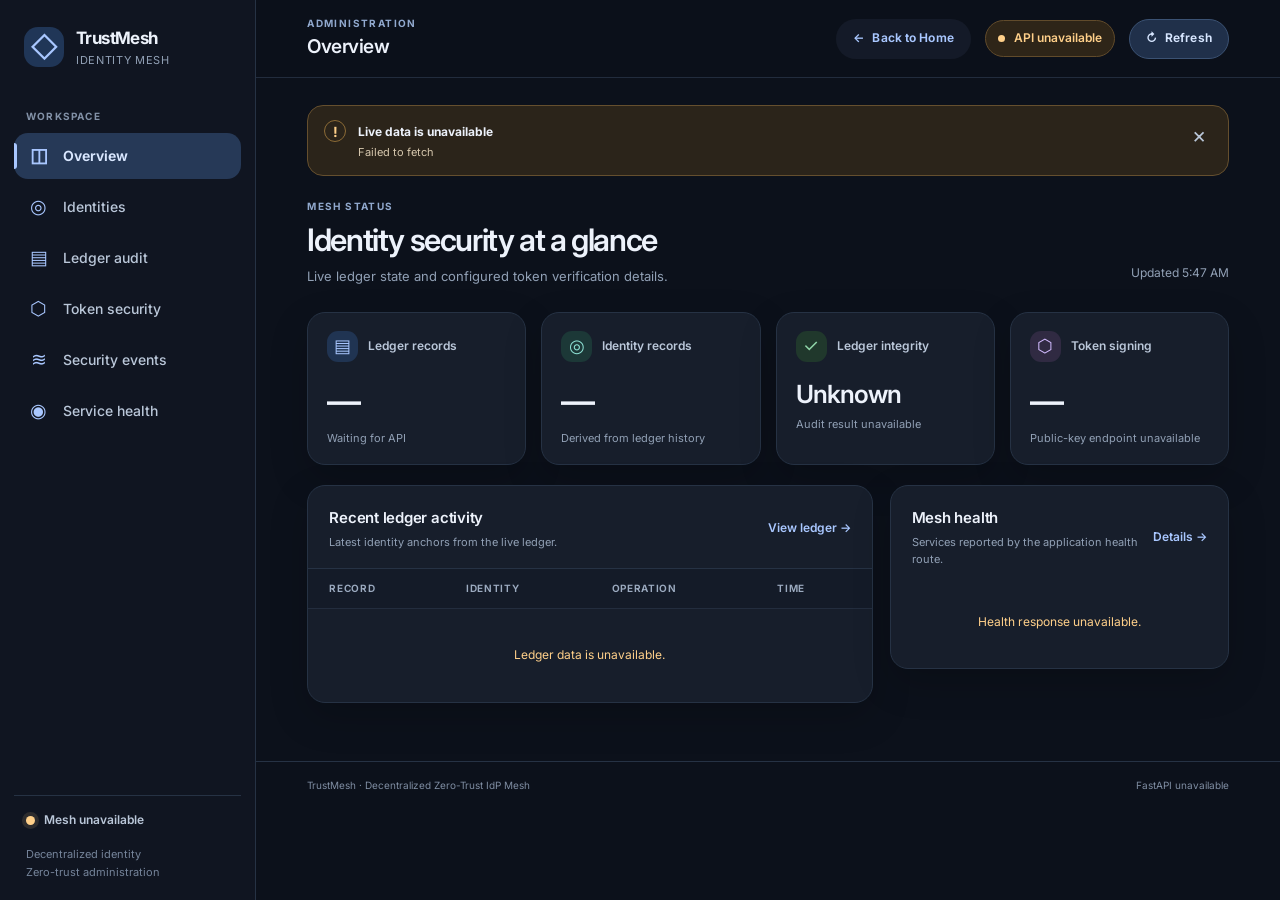
==== commit 68d9db8b: "chore: capture TrustMesh development snapshot" ====
--- a/frontend/dashboard/index.html
+++ b/frontend/dashboard/index.html
@@ -42,6 +42,9 @@
         <button class="icon-button menu-button" id="menu-button" type="button" aria-label="Open navigation" aria-expanded="false" aria-controls="sidebar"><span aria-hidden="true">☰</span></button>
         <div class="topbar-title"><span class="eyebrow">ADMINISTRATION</span><h1 id="page-title">Overview</h1></div>
         <div class="topbar-actions">
+          <a class="button button-ghost back-home-btn" href="/portal/index.html" id="back-home-button" aria-label="Back to home page">
+            <span aria-hidden="true">←</span><span>Back to Home</span>
+          </a>
           <div class="connection-chip" id="connection-chip" role="status" aria-live="polite"><span class="status-dot"></span><span id="connection-label">Checking API</span></div>
           <button class="button button-tonal" id="refresh-button" type="button"><span aria-hidden="true">↻</span><span>Refresh</span></button>
         </div>
--- a/frontend/dashboard/style.css
+++ b/frontend/dashboard/style.css
@@ -71,6 +71,16 @@
 .icon-button { display: inline-grid; width: 40px; height: 40px; flex: none; place-items: center; padding: 0; border: 1px solid transparent; border-radius: 50%; background: transparent; color: var(--text-secondary); cursor: pointer; font-size: 22px; transition: background .18s ease, border-color .18s ease; }
 .icon-button:hover { border-color: var(--outline); background: var(--surface-raised); color: var(--text); }
 .menu-button { display: none; }
+
+/* ── Buttons ─────────────────────────────────────────────── */
+.button { display: inline-flex; align-items: center; gap: 8px; padding: 9px 18px; border: 1px solid transparent; border-radius: 999px; cursor: pointer; font-size: 13px; font-weight: 600; letter-spacing: .01em; text-decoration: none; transition: background .18s ease, border-color .18s ease, color .18s ease, transform .12s ease; white-space: nowrap; }
+.button:hover { transform: translateY(-1px); }
+.button:active { transform: translateY(0); }
+.button-tonal { border-color: var(--outline); background: var(--surface-raised); color: var(--text-secondary); }
+.button-tonal:hover { background: var(--surface-high); color: var(--text); border-color: var(--primary); }
+.button-ghost { border-color: rgba(169, 199, 255, 0.25); background: rgba(169, 199, 255, 0.06); color: var(--primary); }
+.button-ghost:hover { border-color: var(--primary-strong); background: rgba(120, 169, 255, 0.15); color: #c8dcff; }
+.back-home-btn { font-size: 13px; }
 
 main { width: min(100%, 1580px); margin: 0 auto; padding: 36px clamp(22px, 4vw, 54px) 58px; }
 .page-section { display: none; animation: appear .2s ease both; }
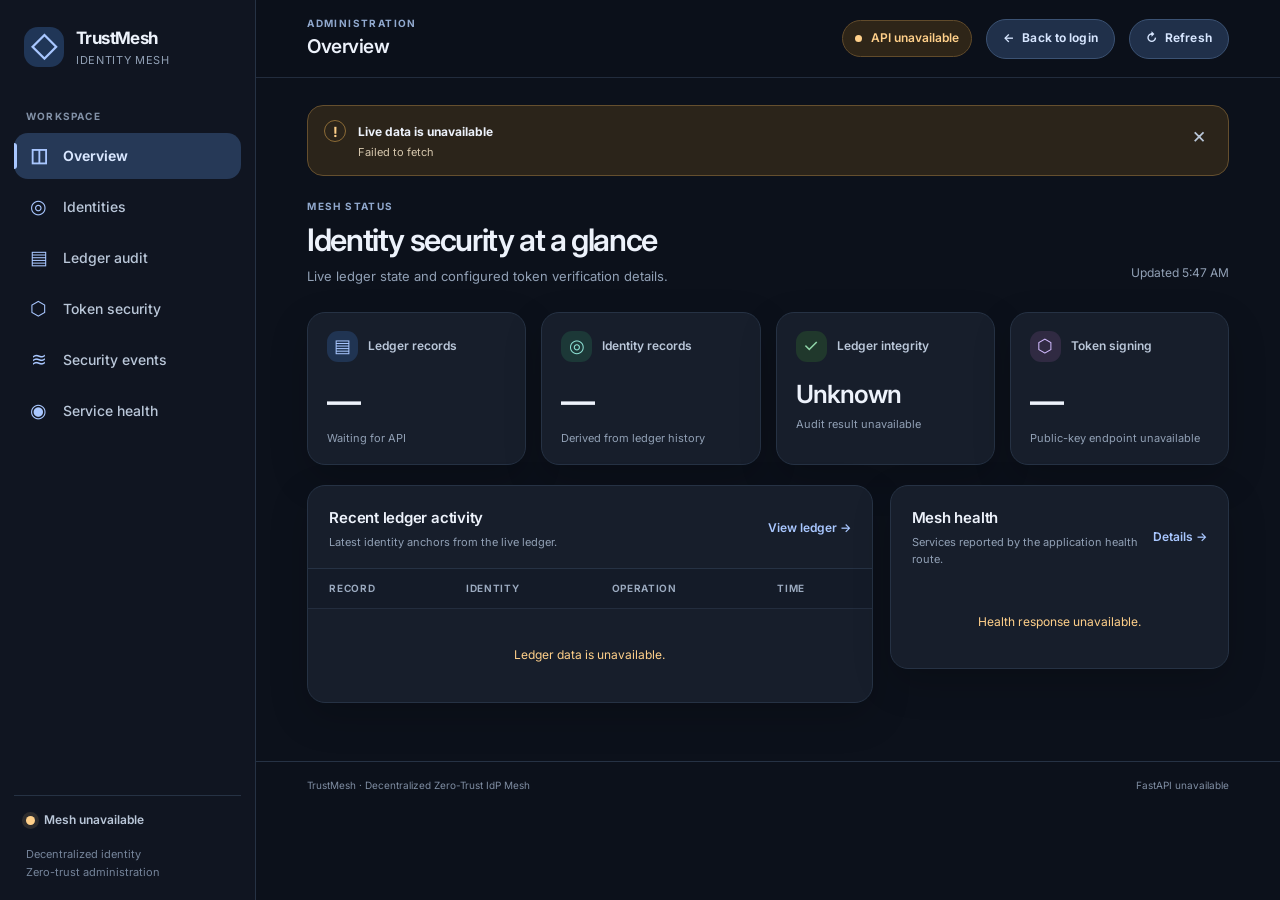
==== commit 395d9d9d: "feat: integrate passkeys, audit events, and admin access" ====
--- a/frontend/dashboard/index.html
+++ b/frontend/dashboard/index.html
@@ -42,10 +42,8 @@
         <button class="icon-button menu-button" id="menu-button" type="button" aria-label="Open navigation" aria-expanded="false" aria-controls="sidebar"><span aria-hidden="true">☰</span></button>
         <div class="topbar-title"><span class="eyebrow">ADMINISTRATION</span><h1 id="page-title">Overview</h1></div>
         <div class="topbar-actions">
-          <a class="button button-ghost back-home-btn" href="/portal/index.html" id="back-home-button" aria-label="Back to home page">
-            <span aria-hidden="true">←</span><span>Back to Home</span>
-          </a>
           <div class="connection-chip" id="connection-chip" role="status" aria-live="polite"><span class="status-dot"></span><span id="connection-label">Checking API</span></div>
+          <a class="button button-tonal" href="/login" aria-label="Back to login"><span aria-hidden="true">&larr;</span><span>Back to login</span></a>
           <button class="button button-tonal" id="refresh-button" type="button"><span aria-hidden="true">↻</span><span>Refresh</span></button>
         </div>
       </header>
@@ -103,14 +101,21 @@
             <section class="surface-card"><div class="card-heading"><div><h3>Verify a token</h3><p>Validation sends the token to the configured API. The input is masked and cleared after submission.</p></div><span class="endpoint-label">POST /tokens/verify</span></div><form id="verify-form"><label class="field-label" for="verify-token">JWT bearer token</label><input id="verify-token" class="text-field mono" type="password" autocomplete="off" autocapitalize="off" spellcheck="false" required placeholder="Paste a token only when appropriate"><div class="form-actions"><button class="button button-primary" id="verify-button" type="submit">Verify token</button><button class="button button-text" id="clear-token-button" type="button">Clear input</button></div></form><div class="result-panel" id="verify-result" role="status" aria-live="polite" hidden></div></section>
           </div>
           <div class="content-grid unavailable-grid">
-            <section class="unavailable-card"><span class="unavailable-icon" aria-hidden="true">Ⅱ</span><div><h3>Token issuance unavailable</h3><p>The API currently returns <code>503 Service Unavailable</code> until verified caller authentication is integrated. No issuance action is available here.</p></div><span class="status-chip warning">Unavailable</span></section>
-            <section class="unavailable-card"><span class="unavailable-icon" aria-hidden="true">Ⅱ</span><div><h3>Token revocation unavailable</h3><p>The API currently returns <code>503 Service Unavailable</code> until token ownership authorization is integrated. No revocation action is available here.</p></div><span class="status-chip warning">Unavailable</span></section>
+            <section class="unavailable-card"><span class="unavailable-icon" aria-hidden="true">Ⅱ</span><div><h3>Token issuance</h3><p>Issuance is available to a recently authenticated DID through <code>POST /tokens/issue</code> using the short-lived session returned by authentication.</p></div><span class="status-chip neutral">Session required</span></section>
+            <section class="unavailable-card"><span class="unavailable-icon" aria-hidden="true">Ⅱ</span><div><h3>Token revocation</h3><p>Self-revocation is available through <code>POST /tokens/revoke</code> when the caller presents the signed token and its matching JTI.</p></div><span class="status-chip neutral">Owner only</span></section>
           </div>
         </section>
 
         <section class="page-section" id="section-events" aria-labelledby="events-heading" hidden>
-          <div class="page-heading"><div><p class="eyebrow">AUDIT TELEMETRY</p><h2 id="events-heading">Security events</h2><p class="supporting-text">Cross-module event history is not available from the current API.</p></div></div>
-          <div class="empty-card"><span class="empty-icon" aria-hidden="true">≋</span><h3>No security events endpoint</h3><p>The project does not currently expose an event-store route. Ledger records and integrity status are shown in their respective sections; no events are synthesized here.</p><a class="button button-tonal" href="#ledger">Review ledger activity</a></div>
+          <div class="page-heading"><div><p class="eyebrow">AUDIT TELEMETRY</p><h2 id="events-heading">Security events</h2><p class="supporting-text">Authentication, policy, token revocation, and ledger-integrity activity. Admin access is required.</p></div></div>
+          <section class="surface-card">
+            <form id="admin-token-form"><label class="field-label" for="admin-token">Administrator access token</label><div class="toolbar"><input id="admin-token" class="text-field mono" type="password" autocomplete="off" placeholder="Paste a role=admin JWT" required><button class="button button-primary" type="submit">Connect</button><button class="button button-text" id="clear-admin-token" type="button">Clear</button></div><p class="supporting-text">Token is held in page memory only. Obtain it by authenticating with a DID listed in <code>IDP_ADMIN_DIDS</code>.</p></form>
+          </section>
+          <div class="metrics-grid" id="event-metrics"><div class="metric-card"><span>Total events</span><strong id="event-total">â€”</strong></div><div class="metric-card"><span>Auth attempts</span><strong id="auth-attempt-count">â€”</strong></div><div class="metric-card"><span>Auth successes</span><strong id="auth-success-count">â€”</strong></div><div class="metric-card"><span>Auth failures</span><strong id="auth-failure-count">â€”</strong></div><div class="metric-card"><span>Access denied</span><strong id="access-denied-count">â€”</strong></div></div>
+          <section class="surface-card">
+            <div class="toolbar"><div><h3>Recent events</h3><p id="event-count">Waiting for administrator access</p></div><div class="toolbar"><select id="event-type-filter" class="text-field"><option value="">All event types</option><option value="authentication">Authentication</option><option value="credential_registration">Credential registration</option><option value="policy_decision">Policy decision</option><option value="token_issuance">Token issuance</option><option value="token_revocation">Token revocation</option><option value="ledger_integrity">Ledger integrity</option></select><select id="event-outcome-filter" class="text-field"><option value="">All outcomes</option><option value="success">Success</option><option value="failure">Failure</option><option value="allow">Allowed</option><option value="deny">Denied</option></select><button class="button button-tonal" id="events-refresh-button" type="button">Refresh events</button></div></div>
+            <div class="table-wrap"><table><thead><tr><th>Time</th><th>Event</th><th>Outcome</th><th>Severity</th><th>Identity ref</th><th>Reason / details</th></tr></thead><tbody id="security-events-body"><tr><td colspan="6">Connect with an administrator token to load events.</td></tr></tbody></table></div>
+          </section>
         </section>
 
         <section class="page-section" id="section-health" aria-labelledby="health-heading" hidden>
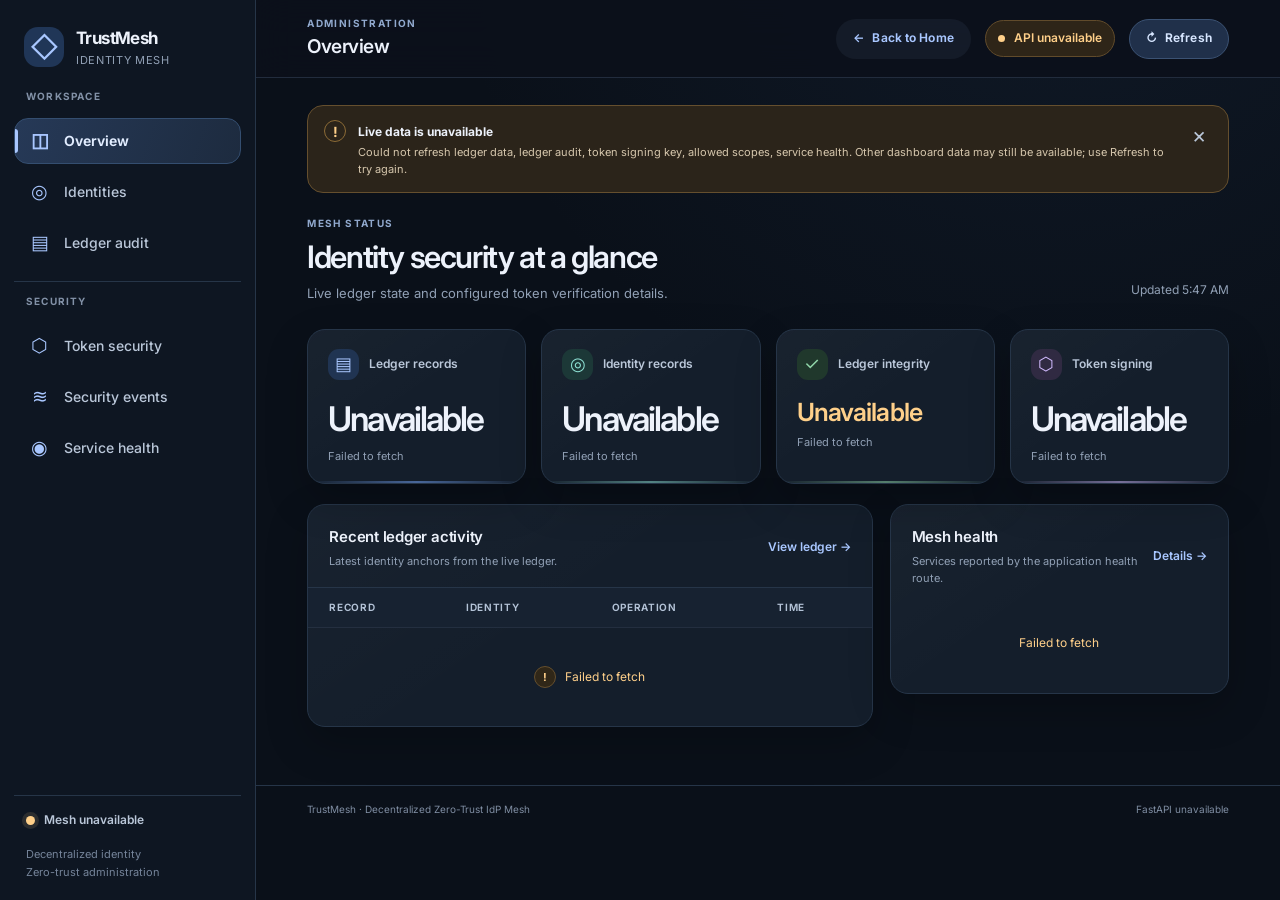
==== commit c3a9a566: "Improve security dashboard UI and error handling" ====
--- a/frontend/dashboard/index.html
+++ b/frontend/dashboard/index.html
@@ -4,7 +4,7 @@
   <meta charset="utf-8">
   <meta name="viewport" content="width=device-width, initial-scale=1">
   <meta name="description" content="TrustMesh identity security administration and ledger audit.">
-  <meta name="theme-color" content="#101521">
+  <meta name="theme-color" content="#0e1622">
   <title>TrustMesh · Admin Console</title>
   <link rel="preconnect" href="https://fonts.googleapis.com">
   <link rel="preconnect" href="https://fonts.gstatic.com" crossorigin>
@@ -20,14 +20,19 @@
         <span><strong>TrustMesh</strong><small>Identity mesh</small></span>
       </a>
 
-      <div class="nav-caption">Workspace</div>
       <nav aria-label="Dashboard sections">
-        <a class="nav-link active" href="#overview" data-section="overview"><span class="nav-icon" aria-hidden="true">◫</span>Overview</a>
-        <a class="nav-link" href="#identities" data-section="identities"><span class="nav-icon" aria-hidden="true">◎</span>Identities</a>
-        <a class="nav-link" href="#ledger" data-section="ledger"><span class="nav-icon" aria-hidden="true">▤</span>Ledger audit</a>
-        <a class="nav-link" href="#tokens" data-section="tokens"><span class="nav-icon" aria-hidden="true">⬡</span>Token security</a>
-        <a class="nav-link" href="#events" data-section="events"><span class="nav-icon" aria-hidden="true">≋</span>Security events</a>
-        <a class="nav-link" href="#health" data-section="health"><span class="nav-icon" aria-hidden="true">◉</span>Service health</a>
+        <div class="nav-group">
+          <div class="nav-caption">Workspace</div>
+          <a class="nav-link active" href="#overview" data-section="overview"><span class="nav-icon" aria-hidden="true">◫</span><span>Overview</span></a>
+          <a class="nav-link" href="#identities" data-section="identities"><span class="nav-icon" aria-hidden="true">◎</span><span>Identities</span></a>
+          <a class="nav-link" href="#ledger" data-section="ledger"><span class="nav-icon" aria-hidden="true">▤</span><span>Ledger audit</span></a>
+        </div>
+        <div class="nav-group">
+          <div class="nav-caption">Security</div>
+          <a class="nav-link" href="#tokens" data-section="tokens"><span class="nav-icon" aria-hidden="true">⬡</span><span>Token security</span></a>
+          <a class="nav-link" href="#events" data-section="events"><span class="nav-icon" aria-hidden="true">≋</span><span>Security events</span></a>
+          <a class="nav-link" href="#health" data-section="health"><span class="nav-icon" aria-hidden="true">◉</span><span>Service health</span></a>
+        </div>
       </nav>
 
       <div class="sidebar-bottom">
@@ -42,8 +47,10 @@
         <button class="icon-button menu-button" id="menu-button" type="button" aria-label="Open navigation" aria-expanded="false" aria-controls="sidebar"><span aria-hidden="true">☰</span></button>
         <div class="topbar-title"><span class="eyebrow">ADMINISTRATION</span><h1 id="page-title">Overview</h1></div>
         <div class="topbar-actions">
+          <a class="button button-ghost back-home-btn" href="/portal/index.html" id="back-home-button" aria-label="Back to home page">
+            <span aria-hidden="true">←</span><span>Back to Home</span>
+          </a>
           <div class="connection-chip" id="connection-chip" role="status" aria-live="polite"><span class="status-dot"></span><span id="connection-label">Checking API</span></div>
-          <a class="button button-tonal" href="/login" aria-label="Back to login"><span aria-hidden="true">&larr;</span><span>Back to login</span></a>
           <button class="button button-tonal" id="refresh-button" type="button"><span aria-hidden="true">↻</span><span>Refresh</span></button>
         </div>
       </header>
@@ -51,7 +58,7 @@
       <main id="main-content" tabindex="-1">
         <div class="notice notice-warning" id="connection-notice" role="status" hidden>
           <span class="notice-icon" aria-hidden="true">!</span>
-          <div><strong>Live data is unavailable</strong><p id="connection-message">Could not reach the FastAPI service. Values will remain unavailable until the API responds.</p></div>
+          <div><strong id="connection-title">Some live data is unavailable</strong><p id="connection-message">Could not reach the FastAPI service. Values will remain unavailable until the API responds.</p></div>
           <button class="icon-button notice-close" id="dismiss-notice" type="button" aria-label="Dismiss connection notice">×</button>
         </div>
 
@@ -67,11 +74,11 @@
           <div class="content-grid overview-grid">
             <section class="surface-card" aria-labelledby="recent-ledger-heading">
               <div class="card-heading"><div><h3 id="recent-ledger-heading">Recent ledger activity</h3><p>Latest identity anchors from the live ledger.</p></div><a class="text-link" href="#ledger">View ledger <span aria-hidden="true">→</span></a></div>
-              <div class="table-wrap compact-table"><table><thead><tr><th scope="col">Record</th><th scope="col">Identity</th><th scope="col">Operation</th><th scope="col">Time</th></tr></thead><tbody id="recent-ledger-body"><tr><td colspan="4"><div class="inline-state"><span class="spinner" aria-hidden="true"></span>Loading ledger records…</div></td></tr></tbody></table></div>
+              <div class="table-wrap compact-table"><table><thead><tr><th scope="col">Record</th><th scope="col">Identity</th><th scope="col">Operation</th><th scope="col">Time</th></tr></thead><tbody id="recent-ledger-body"><tr><td colspan="4"><div class="inline-state" role="status"><span class="spinner" aria-hidden="true"></span>Loading ledger records…</div></td></tr></tbody></table></div>
             </section>
             <section class="surface-card" aria-labelledby="mesh-health-heading">
               <div class="card-heading"><div><h3 id="mesh-health-heading">Mesh health</h3><p>Services reported by the application health route.</p></div><a class="text-link" href="#health">Details <span aria-hidden="true">→</span></a></div>
-              <div class="health-list" id="overview-health-list"><div class="inline-state"><span class="spinner" aria-hidden="true"></span>Checking services…</div></div>
+              <div class="health-list" id="overview-health-list"><div class="inline-state" role="status"><span class="spinner" aria-hidden="true"></span>Checking services…</div></div>
             </section>
           </div>
         </section>
@@ -101,21 +108,20 @@
             <section class="surface-card"><div class="card-heading"><div><h3>Verify a token</h3><p>Validation sends the token to the configured API. The input is masked and cleared after submission.</p></div><span class="endpoint-label">POST /tokens/verify</span></div><form id="verify-form"><label class="field-label" for="verify-token">JWT bearer token</label><input id="verify-token" class="text-field mono" type="password" autocomplete="off" autocapitalize="off" spellcheck="false" required placeholder="Paste a token only when appropriate"><div class="form-actions"><button class="button button-primary" id="verify-button" type="submit">Verify token</button><button class="button button-text" id="clear-token-button" type="button">Clear input</button></div></form><div class="result-panel" id="verify-result" role="status" aria-live="polite" hidden></div></section>
           </div>
           <div class="content-grid unavailable-grid">
-            <section class="unavailable-card"><span class="unavailable-icon" aria-hidden="true">Ⅱ</span><div><h3>Token issuance</h3><p>Issuance is available to a recently authenticated DID through <code>POST /tokens/issue</code> using the short-lived session returned by authentication.</p></div><span class="status-chip neutral">Session required</span></section>
-            <section class="unavailable-card"><span class="unavailable-icon" aria-hidden="true">Ⅱ</span><div><h3>Token revocation</h3><p>Self-revocation is available through <code>POST /tokens/revoke</code> when the caller presents the signed token and its matching JTI.</p></div><span class="status-chip neutral">Owner only</span></section>
+            <section class="unavailable-card"><span class="unavailable-icon" aria-hidden="true">Ⅱ</span><div><h3>Token issuance unavailable</h3><p>The API currently returns <code>503 Service Unavailable</code> until verified caller authentication is integrated. No issuance action is available here.</p></div><span class="status-chip warning">Unavailable</span></section>
+            <section class="unavailable-card"><span class="unavailable-icon" aria-hidden="true">Ⅱ</span><div><h3>Token revocation unavailable</h3><p>The API currently returns <code>503 Service Unavailable</code> until token ownership authorization is integrated. No revocation action is available here.</p></div><span class="status-chip warning">Unavailable</span></section>
           </div>
         </section>
 
         <section class="page-section" id="section-events" aria-labelledby="events-heading" hidden>
-          <div class="page-heading"><div><p class="eyebrow">AUDIT TELEMETRY</p><h2 id="events-heading">Security events</h2><p class="supporting-text">Authentication, policy, token revocation, and ledger-integrity activity. Admin access is required.</p></div></div>
-          <section class="surface-card">
-            <form id="admin-token-form"><label class="field-label" for="admin-token">Administrator access token</label><div class="toolbar"><input id="admin-token" class="text-field mono" type="password" autocomplete="off" placeholder="Paste a role=admin JWT" required><button class="button button-primary" type="submit">Connect</button><button class="button button-text" id="clear-admin-token" type="button">Clear</button></div><p class="supporting-text">Token is held in page memory only. Obtain it by authenticating with a DID listed in <code>IDP_ADMIN_DIDS</code>.</p></form>
-          </section>
-          <div class="metrics-grid" id="event-metrics"><div class="metric-card"><span>Total events</span><strong id="event-total">â€”</strong></div><div class="metric-card"><span>Auth attempts</span><strong id="auth-attempt-count">â€”</strong></div><div class="metric-card"><span>Auth successes</span><strong id="auth-success-count">â€”</strong></div><div class="metric-card"><span>Auth failures</span><strong id="auth-failure-count">â€”</strong></div><div class="metric-card"><span>Access denied</span><strong id="access-denied-count">â€”</strong></div></div>
-          <section class="surface-card">
-            <div class="toolbar"><div><h3>Recent events</h3><p id="event-count">Waiting for administrator access</p></div><div class="toolbar"><select id="event-type-filter" class="text-field"><option value="">All event types</option><option value="authentication">Authentication</option><option value="credential_registration">Credential registration</option><option value="policy_decision">Policy decision</option><option value="token_issuance">Token issuance</option><option value="token_revocation">Token revocation</option><option value="ledger_integrity">Ledger integrity</option></select><select id="event-outcome-filter" class="text-field"><option value="">All outcomes</option><option value="success">Success</option><option value="failure">Failure</option><option value="allow">Allowed</option><option value="deny">Denied</option></select><button class="button button-tonal" id="events-refresh-button" type="button">Refresh events</button></div></div>
-            <div class="table-wrap"><table><thead><tr><th>Time</th><th>Event</th><th>Outcome</th><th>Severity</th><th>Identity ref</th><th>Reason / details</th></tr></thead><tbody id="security-events-body"><tr><td colspan="6">Connect with an administrator token to load events.</td></tr></tbody></table></div>
-          </section>
+          <div class="page-heading"><div><p class="eyebrow">AUDIT TELEMETRY</p><h2 id="events-heading">Security events</h2><p class="supporting-text">Cross-module event history is not available from the current API.</p></div></div>
+          <div class="empty-card events-empty-state">
+            <span class="empty-icon" aria-hidden="true">≋</span>
+            <span class="status-chip warning">Not available yet</span>
+            <h3>Security-event API is not available</h3>
+            <p>This project does not yet expose a security-event API or event store, so there is no event history to show. No sample or simulated events are displayed.</p>
+            <a class="button button-tonal" href="#ledger">Review ledger activity</a>
+          </div>
         </section>
 
         <section class="page-section" id="section-health" aria-labelledby="health-heading" hidden>
--- a/frontend/dashboard/style.css
+++ b/frontend/dashboard/style.css
@@ -1,12 +1,12 @@
 :root {
   color-scheme: dark;
-  --canvas: #0c111b;
-  --sidebar: #101521;
-  --surface: #171e2b;
-  --surface-raised: #1c2635;
-  --surface-high: #243246;
-  --outline: #303d50;
-  --outline-soft: #263244;
+  --canvas: #0a1019;
+  --sidebar: #0e1622;
+  --surface: #141e2b;
+  --surface-raised: #1a2737;
+  --surface-high: #24364b;
+  --outline: #34445a;
+  --outline-soft: #263548;
   --text: #edf2fb;
   --text-secondary: #bac7d9;
   --muted: #91a0b5;
@@ -21,14 +21,14 @@
   --radius-sm: 12px;
   --radius-md: 18px;
   --radius-lg: 24px;
-  --shadow: 0 14px 38px rgb(0 0 0 / 18%);
+  --shadow: 0 16px 42px rgb(0 0 0 / 22%);
   --font: Inter, "Segoe UI", sans-serif;
   --mono: "JetBrains Mono", Consolas, monospace;
 }
 
 *, *::before, *::after { box-sizing: border-box; }
 html { min-width: 320px; min-height: 100%; scroll-behavior: smooth; }
-body { margin: 0; min-height: 100vh; background: var(--canvas); color: var(--text); font: 400 14px/1.55 var(--font); -webkit-font-smoothing: antialiased; }
+body { margin: 0; min-height: 100vh; background: radial-gradient(ellipse at 82% -18%, rgb(51 84 127 / 15%), transparent 42%), var(--canvas); color: var(--text); font: 400 14px/1.55 var(--font); -webkit-font-smoothing: antialiased; }
 button, input, textarea, select { font: inherit; }
 button, a { -webkit-tap-highlight-color: transparent; }
 a { color: inherit; }
@@ -47,10 +47,13 @@
 .brand strong { font-size: 17px; letter-spacing: -.035em; }
 .brand small { margin-top: 1px; color: var(--muted); font-size: 11px; letter-spacing: .06em; text-transform: uppercase; }
 .nav-caption { padding: 20px 12px 8px; color: #8291a7; font-size: 10px; font-weight: 700; letter-spacing: .12em; text-transform: uppercase; }
-.sidebar nav { display: grid; gap: 5px; }
-.nav-link { position: relative; display: flex; align-items: center; gap: 14px; min-height: 46px; padding: 0 14px; border-radius: 14px; color: var(--text-secondary); font-weight: 500; text-decoration: none; transition: background .18s ease, color .18s ease; }
+.sidebar nav { display: grid; gap: 15px; }
+.nav-group { display: grid; gap: 5px; }
+.nav-group + .nav-group { padding-top: 12px; border-top: 1px solid var(--outline-soft); }
+.nav-group .nav-caption { padding-top: 0; }
+.nav-link { position: relative; display: flex; align-items: center; gap: 14px; min-height: 46px; padding: 0 14px; border: 1px solid transparent; border-radius: 14px; color: var(--text-secondary); font-weight: 500; text-decoration: none; transition: background .18s ease, color .18s ease, border-color .18s ease; }
 .nav-link:hover { background: #192335; color: var(--text); }
-.nav-link.active { background: #263957; color: #d9e7ff; font-weight: 650; }
+.nav-link.active { border-color: #344e70; background: linear-gradient(110deg, #263957, #1d2b3f); color: #e2edff; font-weight: 650; }
 .nav-link.active::before { position: absolute; top: 10px; bottom: 10px; left: 0; width: 3px; border-radius: 0 3px 3px 0; background: var(--primary); content: ""; }
 .nav-icon { display: inline-grid; width: 21px; place-items: center; color: var(--primary); font-size: 19px; }
 .sidebar-bottom { margin-top: auto; padding: 15px 12px 0; border-top: 1px solid var(--outline-soft); }
@@ -68,6 +71,8 @@
 .connection-chip .status-dot { width: 7px; height: 7px; box-shadow: none; }
 .connection-chip.offline { border-color: #614b2b; background: #2e2518; color: var(--amber); }
 .connection-chip.offline .status-dot { background: var(--amber); }
+.connection-chip.partial { border-color: #614b2b; background: #2e2518; color: var(--amber); }
+.connection-chip.partial .status-dot { background: var(--amber); }
 .icon-button { display: inline-grid; width: 40px; height: 40px; flex: none; place-items: center; padding: 0; border: 1px solid transparent; border-radius: 50%; background: transparent; color: var(--text-secondary); cursor: pointer; font-size: 22px; transition: background .18s ease, border-color .18s ease; }
 .icon-button:hover { border-color: var(--outline); background: var(--surface-raised); color: var(--text); }
 .menu-button { display: none; }
@@ -92,8 +97,13 @@
 .supporting-text { max-width: 750px; margin: 8px 0 0; color: var(--muted); font-size: 13px; }
 .updated-label { padding-bottom: 4px; color: var(--muted); font-size: 12px; white-space: nowrap; }
 .metric-grid { display: grid; grid-template-columns: repeat(4, minmax(0, 1fr)); gap: 15px; margin-bottom: 20px; }
-.metric-card, .surface-card { border: 1px solid var(--outline-soft); border-radius: var(--radius-md); background: var(--surface); box-shadow: var(--shadow); }
-.metric-card { min-width: 0; padding: 18px 19px 17px; }
+.metric-card, .surface-card { border: 1px solid var(--outline-soft); border-radius: var(--radius-md); background: linear-gradient(145deg, rgb(255 255 255 / 2%), transparent 48%), var(--surface); box-shadow: var(--shadow); }
+.metric-card { position: relative; min-width: 0; overflow: hidden; padding: 19px 20px 18px; transition: transform .18s ease, border-color .18s ease, box-shadow .18s ease; }
+.metric-card::after { position: absolute; right: 0; bottom: 0; left: 0; height: 2px; background: linear-gradient(90deg, transparent, var(--primary-strong), transparent); opacity: .52; content: ""; }
+.metric-card:nth-child(2)::after { background: linear-gradient(90deg, transparent, var(--teal), transparent); }
+.metric-card:nth-child(3)::after { background: linear-gradient(90deg, transparent, var(--green), transparent); }
+.metric-card:nth-child(4)::after { background: linear-gradient(90deg, transparent, var(--violet), transparent); }
+.metric-card:hover { transform: translateY(-2px); border-color: #405673; box-shadow: 0 20px 48px rgb(0 0 0 / 25%); }
 .metric-top { display: flex; align-items: center; gap: 10px; }
 .metric-icon { display: inline-grid; width: 31px; height: 31px; place-items: center; border-radius: 11px; font-size: 18px; }
 .icon-blue { background: #203452; color: var(--primary); }
@@ -116,7 +126,7 @@
 .text-link:hover { text-decoration: underline; }
 .table-wrap { width: 100%; overflow-x: auto; border-top: 1px solid var(--outline-soft); }
 table { width: 100%; border-collapse: collapse; text-align: left; }
-th { padding: 12px 16px; background: #141b28; color: #9cabc0; font-size: 10px; font-weight: 650; letter-spacing: .07em; text-transform: uppercase; white-space: nowrap; }
+th { position: sticky; z-index: 1; top: 0; padding: 12px 16px; background: #172231; color: #b4c3d7; font-size: 10px; font-weight: 650; letter-spacing: .07em; text-transform: uppercase; white-space: nowrap; }
 td { padding: 13px 16px; border-top: 1px solid rgb(48 61 80 / 55%); color: var(--text-secondary); font-size: 12px; vertical-align: middle; }
 tbody tr:hover { background: rgb(255 255 255 / 2%); }
 .compact-table th:first-child, .compact-table td:first-child { padding-left: 21px; }
@@ -131,7 +141,10 @@
 .status-chip.danger { border-color: #6b3e42; background: #341f25; color: var(--red); }
 .status-chip.neutral { border-color: #3a4b63; background: #202b3c; color: #bdcde3; }
 .table-state, .inline-state { padding: 24px 18px; color: var(--muted); font-size: 12px; text-align: center; }
+.table-state { display: flex; align-items: center; justify-content: center; gap: 9px; min-height: 72px; }
+.table-state-icon { display: inline-grid; width: 22px; height: 22px; flex: none; place-items: center; border: 1px solid var(--outline); border-radius: 50%; color: var(--muted); font-size: 11px; font-weight: 700; }
 .state-error { color: var(--amber); }
+.state-error .table-state-icon { border-color: #654f2e; background: #302718; color: var(--amber); }
 .inline-state { display: flex; align-items: center; justify-content: center; gap: 10px; }
 .spinner { width: 15px; height: 15px; border: 2px solid #53647a; border-top-color: var(--primary); border-radius: 50%; animation: spin .8s linear infinite; }
 @keyframes spin { to { transform: rotate(360deg); } }
@@ -164,8 +177,9 @@
 .search-field input { width: 100%; min-width: 0; border: 0; outline: 0; background: transparent; color: var(--text); font-size: 12px; }
 .search-field input::placeholder { color: #8190a4; }
 .integrity-banner { display: flex; align-items: center; gap: 14px; margin-bottom: 17px; padding: 17px 19px; border: 1px solid var(--outline); border-radius: var(--radius-md); background: var(--surface); }
-.integrity-banner.integrity-good { border-color: #355944; background: #18291f; }
+.integrity-banner.integrity-good { border-color: #355944; background: linear-gradient(100deg, rgb(145 215 170 / 7%), transparent 70%), #18291f; }
 .integrity-banner.integrity-bad { border-color: #6a3e42; background: #2b1d22; }
+.integrity-banner.integrity-warning { border-color: #594a32; background: linear-gradient(100deg, rgb(255 208 138 / 6%), transparent 70%), #211e19; }
 .integrity-symbol { display: grid; width: 36px; height: 36px; flex: none; place-items: center; border-radius: 50%; background: #28384b; color: var(--primary); font-size: 19px; font-weight: 700; }
 .integrity-good .integrity-symbol { background: #25432f; color: var(--green); }
 .integrity-bad .integrity-symbol { background: #47292d; color: var(--red); }
@@ -212,8 +226,11 @@
 .unavailable-card p { margin: 5px 0 0; color: #c2b69f; font-size: 11px; }
 .unavailable-card p code { color: #ffe3b6; font: 10px var(--mono); }
 .unavailable-card .status-chip { margin-left: auto; }
-.empty-card { display: grid; justify-items: center; padding: clamp(35px, 7vw, 65px) 22px; border: 1px dashed #3b4a60; border-radius: var(--radius-lg); background: #121a27; text-align: center; }
+.empty-card { display: grid; justify-items: center; padding: clamp(35px, 7vw, 65px) 22px; border: 1px dashed #3b4a60; border-radius: var(--radius-lg); background: radial-gradient(ellipse at 50% 0, rgb(120 169 255 / 8%), transparent 58%), #121a27; text-align: center; }
 .empty-icon { display: grid; width: 50px; height: 50px; place-items: center; margin-bottom: 14px; border-radius: 17px; background: #202e44; color: var(--primary); font-size: 26px; }
+.events-empty-state .status-chip { margin-bottom: 12px; }
+.events-empty-state h3 { font-size: 17px; }
+.events-empty-state p { line-height: 1.75; }
 .empty-card p { max-width: 520px; margin: 7px 0 17px; color: var(--muted); font-size: 12px; }
 .health-grid { display: grid; grid-template-columns: repeat(3, minmax(0, 1fr)); gap: 15px; }
 .health-card { min-width: 0; padding: 18px; border: 1px solid var(--outline-soft); border-radius: var(--radius-md); background: var(--surface); box-shadow: var(--shadow); }
@@ -295,3 +312,34 @@
 @media (prefers-reduced-motion: reduce) {
   *, *::before, *::after { scroll-behavior: auto !important; animation-duration: .01ms !important; animation-iteration-count: 1 !important; transition-duration: .01ms !important; }
 }
+
+.text-warning { color: var(--amber); }
+.table-state > span:last-child { max-width: 620px; overflow-wrap: anywhere; text-align: left; }
+.health-card { display: flex; flex-direction: column; min-height: 190px; transition: border-color .18s ease, transform .18s ease; }
+.health-card:hover { transform: translateY(-2px); border-color: #405673; }
+.health-card p { flex: 1; }
+.connection-chip.partial .status-dot { box-shadow: 0 0 0 4px rgb(255 208 138 / 12%); }
+.button:focus-visible, .nav-link:focus-visible, .text-link:focus-visible { outline-offset: 4px; }
+
+@media (max-width: 560px) {
+  .topbar-title { min-width: 0; }
+  .topbar-actions { flex: none; }
+  .page-heading { width: 100%; }
+  .integrity-banner { gap: 11px; }
+  .health-card { min-height: 0; }
+}
+
+@media (max-width: 380px) {
+  .topbar { gap: 7px; }
+  .topbar h1 { max-width: 96px; overflow: hidden; text-overflow: ellipsis; white-space: nowrap; }
+  .connection-chip { padding: 7px; }
+  .connection-chip #connection-label {
+    position: absolute;
+    width: 1px;
+    height: 1px;
+    overflow: hidden;
+    clip: rect(0, 0, 0, 0);
+    white-space: nowrap;
+    clip-path: inset(50%);
+  }
+}
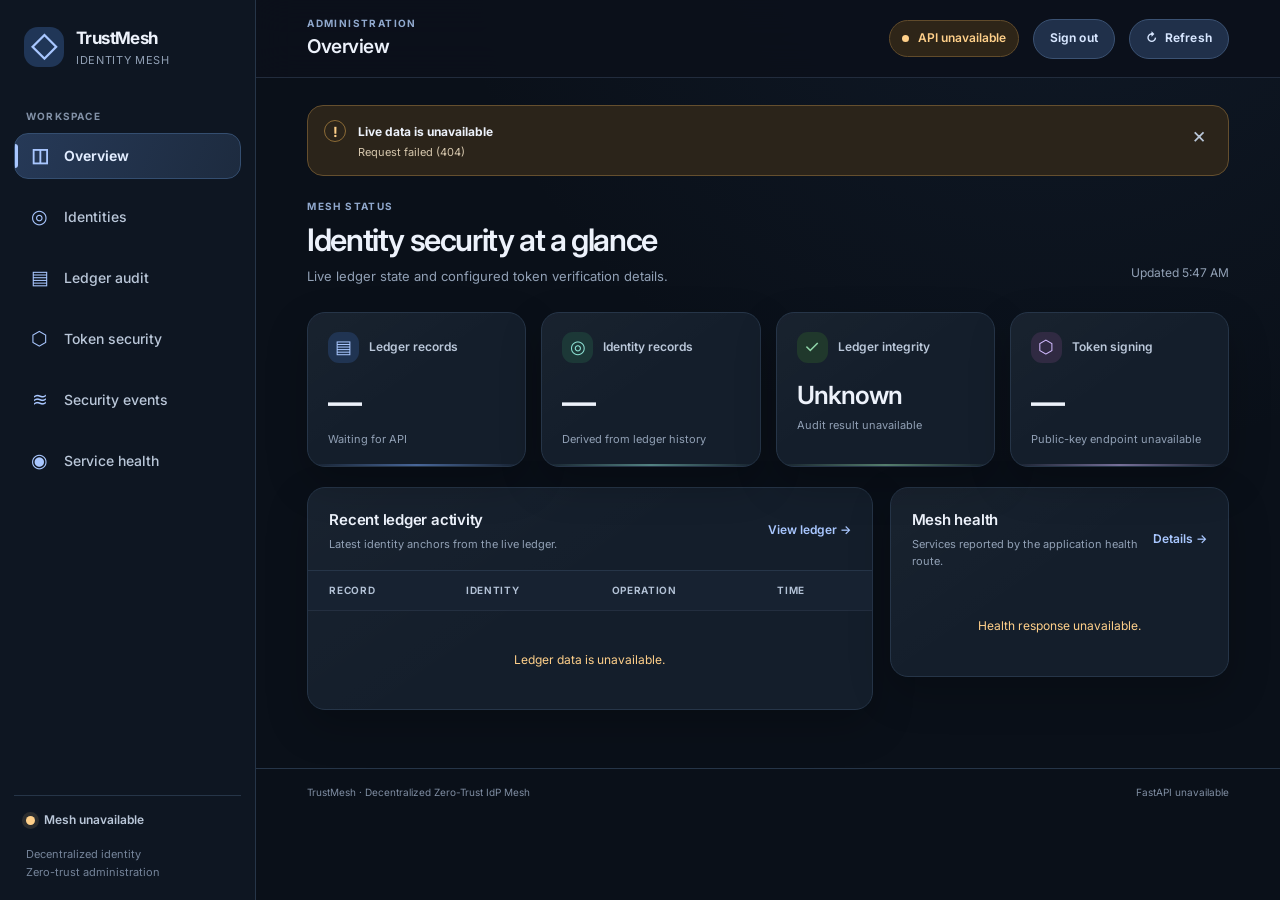
==== commit 32efaac7: "fix: gate admin dashboard and canonicalize local passkey host" ====
--- a/frontend/dashboard/index.html
+++ b/frontend/dashboard/index.html
@@ -4,7 +4,7 @@
   <meta charset="utf-8">
   <meta name="viewport" content="width=device-width, initial-scale=1">
   <meta name="description" content="TrustMesh identity security administration and ledger audit.">
-  <meta name="theme-color" content="#0e1622">
+  <meta name="theme-color" content="#101521">
   <title>TrustMesh · Admin Console</title>
   <link rel="preconnect" href="https://fonts.googleapis.com">
   <link rel="preconnect" href="https://fonts.gstatic.com" crossorigin>
@@ -20,19 +20,14 @@
         <span><strong>TrustMesh</strong><small>Identity mesh</small></span>
       </a>
 
+      <div class="nav-caption">Workspace</div>
       <nav aria-label="Dashboard sections">
-        <div class="nav-group">
-          <div class="nav-caption">Workspace</div>
-          <a class="nav-link active" href="#overview" data-section="overview"><span class="nav-icon" aria-hidden="true">◫</span><span>Overview</span></a>
-          <a class="nav-link" href="#identities" data-section="identities"><span class="nav-icon" aria-hidden="true">◎</span><span>Identities</span></a>
-          <a class="nav-link" href="#ledger" data-section="ledger"><span class="nav-icon" aria-hidden="true">▤</span><span>Ledger audit</span></a>
-        </div>
-        <div class="nav-group">
-          <div class="nav-caption">Security</div>
-          <a class="nav-link" href="#tokens" data-section="tokens"><span class="nav-icon" aria-hidden="true">⬡</span><span>Token security</span></a>
-          <a class="nav-link" href="#events" data-section="events"><span class="nav-icon" aria-hidden="true">≋</span><span>Security events</span></a>
-          <a class="nav-link" href="#health" data-section="health"><span class="nav-icon" aria-hidden="true">◉</span><span>Service health</span></a>
-        </div>
+        <a class="nav-link active" href="#overview" data-section="overview"><span class="nav-icon" aria-hidden="true">◫</span>Overview</a>
+        <a class="nav-link" href="#identities" data-section="identities"><span class="nav-icon" aria-hidden="true">◎</span>Identities</a>
+        <a class="nav-link" href="#ledger" data-section="ledger"><span class="nav-icon" aria-hidden="true">▤</span>Ledger audit</a>
+        <a class="nav-link" href="#tokens" data-section="tokens"><span class="nav-icon" aria-hidden="true">⬡</span>Token security</a>
+        <a class="nav-link" href="#events" data-section="events"><span class="nav-icon" aria-hidden="true">≋</span>Security events</a>
+        <a class="nav-link" href="#health" data-section="health"><span class="nav-icon" aria-hidden="true">◉</span>Service health</a>
       </nav>
 
       <div class="sidebar-bottom">
@@ -47,10 +42,8 @@
         <button class="icon-button menu-button" id="menu-button" type="button" aria-label="Open navigation" aria-expanded="false" aria-controls="sidebar"><span aria-hidden="true">☰</span></button>
         <div class="topbar-title"><span class="eyebrow">ADMINISTRATION</span><h1 id="page-title">Overview</h1></div>
         <div class="topbar-actions">
-          <a class="button button-ghost back-home-btn" href="/portal/index.html" id="back-home-button" aria-label="Back to home page">
-            <span aria-hidden="true">←</span><span>Back to Home</span>
-          </a>
           <div class="connection-chip" id="connection-chip" role="status" aria-live="polite"><span class="status-dot"></span><span id="connection-label">Checking API</span></div>
+          <button class="button button-tonal" id="logout-button" type="button">Sign out</button>
           <button class="button button-tonal" id="refresh-button" type="button"><span aria-hidden="true">↻</span><span>Refresh</span></button>
         </div>
       </header>
@@ -58,7 +51,7 @@
       <main id="main-content" tabindex="-1">
         <div class="notice notice-warning" id="connection-notice" role="status" hidden>
           <span class="notice-icon" aria-hidden="true">!</span>
-          <div><strong id="connection-title">Some live data is unavailable</strong><p id="connection-message">Could not reach the FastAPI service. Values will remain unavailable until the API responds.</p></div>
+          <div><strong>Live data is unavailable</strong><p id="connection-message">Could not reach the FastAPI service. Values will remain unavailable until the API responds.</p></div>
           <button class="icon-button notice-close" id="dismiss-notice" type="button" aria-label="Dismiss connection notice">×</button>
         </div>
 
@@ -74,11 +67,11 @@
           <div class="content-grid overview-grid">
             <section class="surface-card" aria-labelledby="recent-ledger-heading">
               <div class="card-heading"><div><h3 id="recent-ledger-heading">Recent ledger activity</h3><p>Latest identity anchors from the live ledger.</p></div><a class="text-link" href="#ledger">View ledger <span aria-hidden="true">→</span></a></div>
-              <div class="table-wrap compact-table"><table><thead><tr><th scope="col">Record</th><th scope="col">Identity</th><th scope="col">Operation</th><th scope="col">Time</th></tr></thead><tbody id="recent-ledger-body"><tr><td colspan="4"><div class="inline-state" role="status"><span class="spinner" aria-hidden="true"></span>Loading ledger records…</div></td></tr></tbody></table></div>
+              <div class="table-wrap compact-table"><table><thead><tr><th scope="col">Record</th><th scope="col">Identity</th><th scope="col">Operation</th><th scope="col">Time</th></tr></thead><tbody id="recent-ledger-body"><tr><td colspan="4"><div class="inline-state"><span class="spinner" aria-hidden="true"></span>Loading ledger records…</div></td></tr></tbody></table></div>
             </section>
             <section class="surface-card" aria-labelledby="mesh-health-heading">
               <div class="card-heading"><div><h3 id="mesh-health-heading">Mesh health</h3><p>Services reported by the application health route.</p></div><a class="text-link" href="#health">Details <span aria-hidden="true">→</span></a></div>
-              <div class="health-list" id="overview-health-list"><div class="inline-state" role="status"><span class="spinner" aria-hidden="true"></span>Checking services…</div></div>
+              <div class="health-list" id="overview-health-list"><div class="inline-state"><span class="spinner" aria-hidden="true"></span>Checking services…</div></div>
             </section>
           </div>
         </section>
@@ -108,20 +101,21 @@
             <section class="surface-card"><div class="card-heading"><div><h3>Verify a token</h3><p>Validation sends the token to the configured API. The input is masked and cleared after submission.</p></div><span class="endpoint-label">POST /tokens/verify</span></div><form id="verify-form"><label class="field-label" for="verify-token">JWT bearer token</label><input id="verify-token" class="text-field mono" type="password" autocomplete="off" autocapitalize="off" spellcheck="false" required placeholder="Paste a token only when appropriate"><div class="form-actions"><button class="button button-primary" id="verify-button" type="submit">Verify token</button><button class="button button-text" id="clear-token-button" type="button">Clear input</button></div></form><div class="result-panel" id="verify-result" role="status" aria-live="polite" hidden></div></section>
           </div>
           <div class="content-grid unavailable-grid">
-            <section class="unavailable-card"><span class="unavailable-icon" aria-hidden="true">Ⅱ</span><div><h3>Token issuance unavailable</h3><p>The API currently returns <code>503 Service Unavailable</code> until verified caller authentication is integrated. No issuance action is available here.</p></div><span class="status-chip warning">Unavailable</span></section>
-            <section class="unavailable-card"><span class="unavailable-icon" aria-hidden="true">Ⅱ</span><div><h3>Token revocation unavailable</h3><p>The API currently returns <code>503 Service Unavailable</code> until token ownership authorization is integrated. No revocation action is available here.</p></div><span class="status-chip warning">Unavailable</span></section>
+            <section class="unavailable-card"><span class="unavailable-icon" aria-hidden="true">Ⅱ</span><div><h3>Token issuance</h3><p>Issuance is available to a recently authenticated DID through <code>POST /tokens/issue</code> using the short-lived session returned by authentication.</p></div><span class="status-chip neutral">Session required</span></section>
+            <section class="unavailable-card"><span class="unavailable-icon" aria-hidden="true">Ⅱ</span><div><h3>Token revocation</h3><p>Self-revocation is available through <code>POST /tokens/revoke</code> when the caller presents the signed token and its matching JTI.</p></div><span class="status-chip neutral">Owner only</span></section>
           </div>
         </section>
 
         <section class="page-section" id="section-events" aria-labelledby="events-heading" hidden>
-          <div class="page-heading"><div><p class="eyebrow">AUDIT TELEMETRY</p><h2 id="events-heading">Security events</h2><p class="supporting-text">Cross-module event history is not available from the current API.</p></div></div>
-          <div class="empty-card events-empty-state">
-            <span class="empty-icon" aria-hidden="true">≋</span>
-            <span class="status-chip warning">Not available yet</span>
-            <h3>Security-event API is not available</h3>
-            <p>This project does not yet expose a security-event API or event store, so there is no event history to show. No sample or simulated events are displayed.</p>
-            <a class="button button-tonal" href="#ledger">Review ledger activity</a>
-          </div>
+          <div class="page-heading"><div><p class="eyebrow">AUDIT TELEMETRY</p><h2 id="events-heading">Security events</h2><p class="supporting-text">Authentication, policy, token revocation, and ledger-integrity activity. Admin access is required.</p></div></div>
+          <section class="surface-card">
+            <p class="supporting-text">Administrator access is protected by your passkey and server-validated session.</p>
+          </section>
+          <div class="metrics-grid" id="event-metrics"><div class="metric-card"><span>Total events</span><strong id="event-total">â€”</strong></div><div class="metric-card"><span>Auth attempts</span><strong id="auth-attempt-count">â€”</strong></div><div class="metric-card"><span>Auth successes</span><strong id="auth-success-count">â€”</strong></div><div class="metric-card"><span>Auth failures</span><strong id="auth-failure-count">â€”</strong></div><div class="metric-card"><span>Access denied</span><strong id="access-denied-count">â€”</strong></div></div>
+          <section class="surface-card">
+            <div class="toolbar"><div><h3>Recent events</h3><p id="event-count">Waiting for administrator access</p></div><div class="toolbar"><select id="event-type-filter" class="text-field"><option value="">All event types</option><option value="authentication">Authentication</option><option value="credential_registration">Credential registration</option><option value="policy_decision">Policy decision</option><option value="token_issuance">Token issuance</option><option value="token_revocation">Token revocation</option><option value="ledger_integrity">Ledger integrity</option></select><select id="event-outcome-filter" class="text-field"><option value="">All outcomes</option><option value="success">Success</option><option value="failure">Failure</option><option value="allow">Allowed</option><option value="deny">Denied</option></select><button class="button button-tonal" id="events-refresh-button" type="button">Refresh events</button></div></div>
+            <div class="table-wrap"><table><thead><tr><th>Time</th><th>Event</th><th>Outcome</th><th>Severity</th><th>Identity ref</th><th>Reason / details</th></tr></thead><tbody id="security-events-body"><tr><td colspan="6">Connect with an administrator token to load events.</td></tr></tbody></table></div>
+          </section>
         </section>
 
         <section class="page-section" id="section-health" aria-labelledby="health-heading" hidden>
